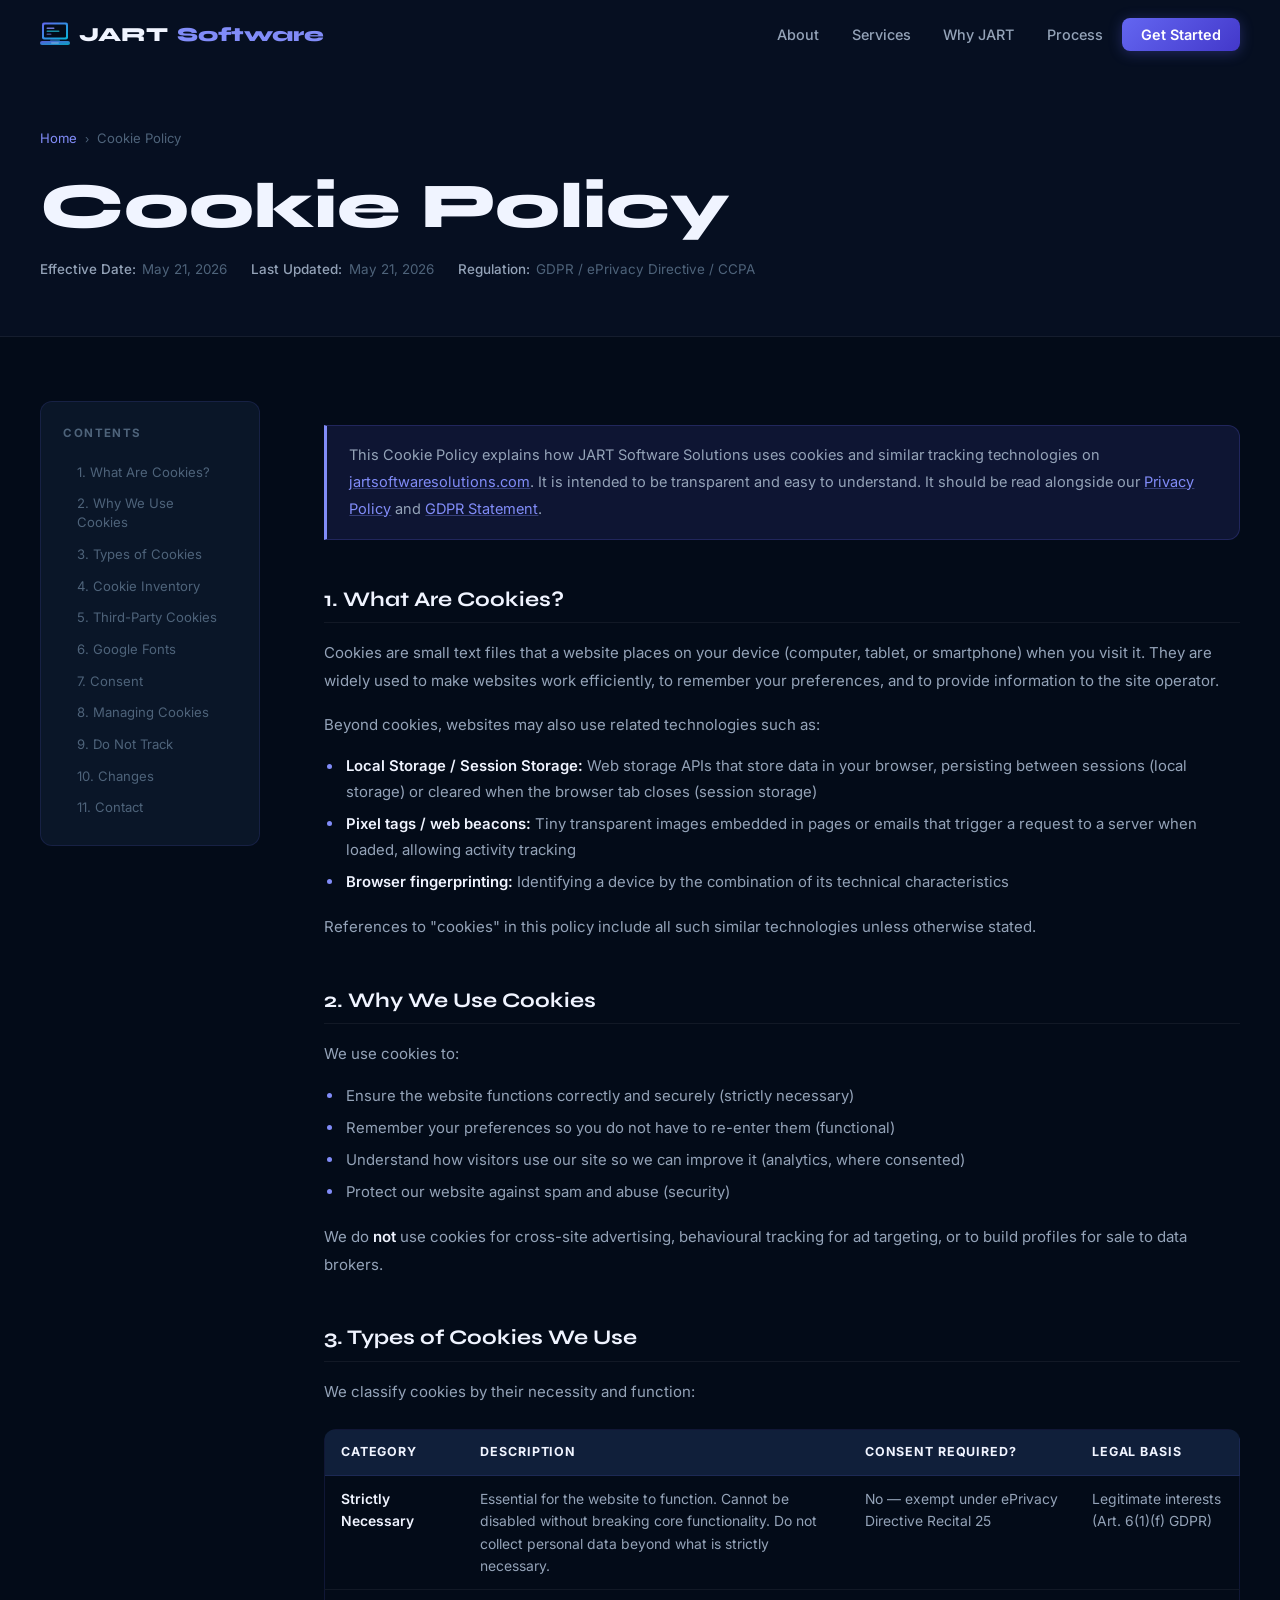
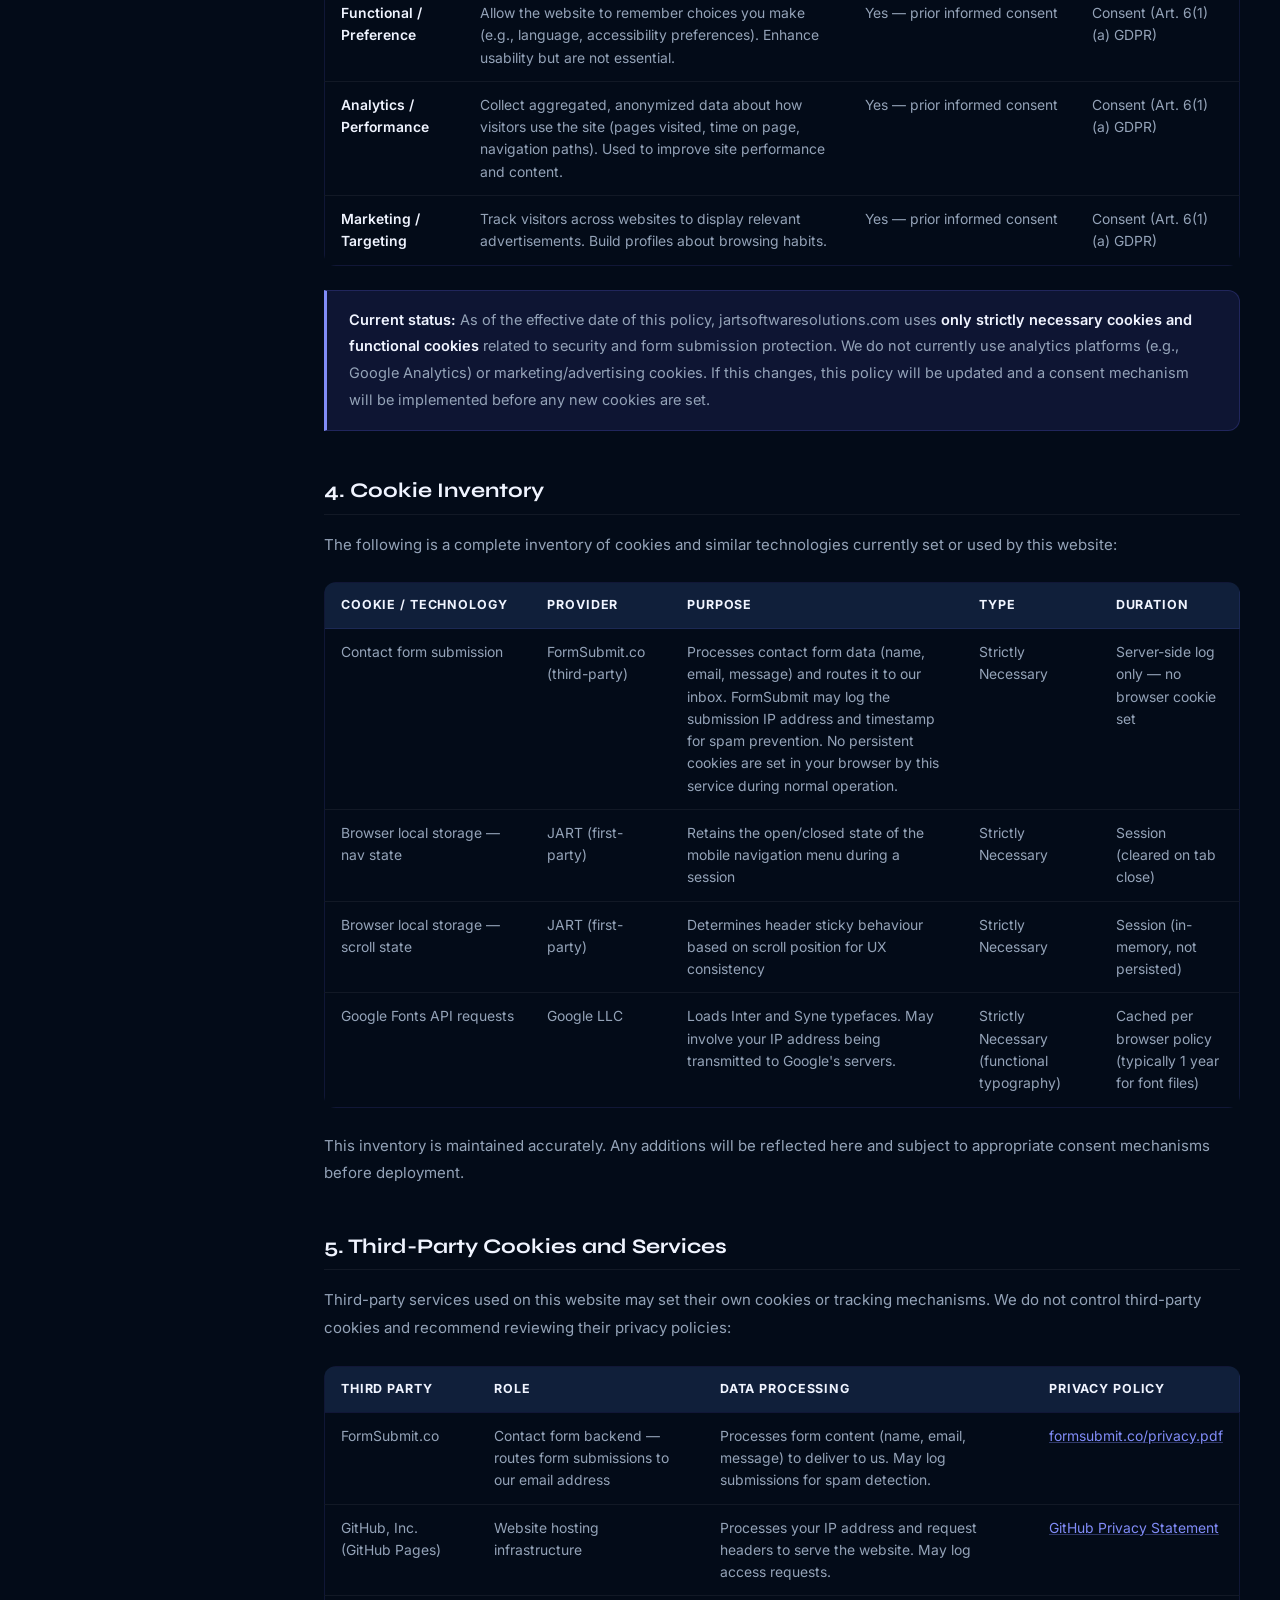
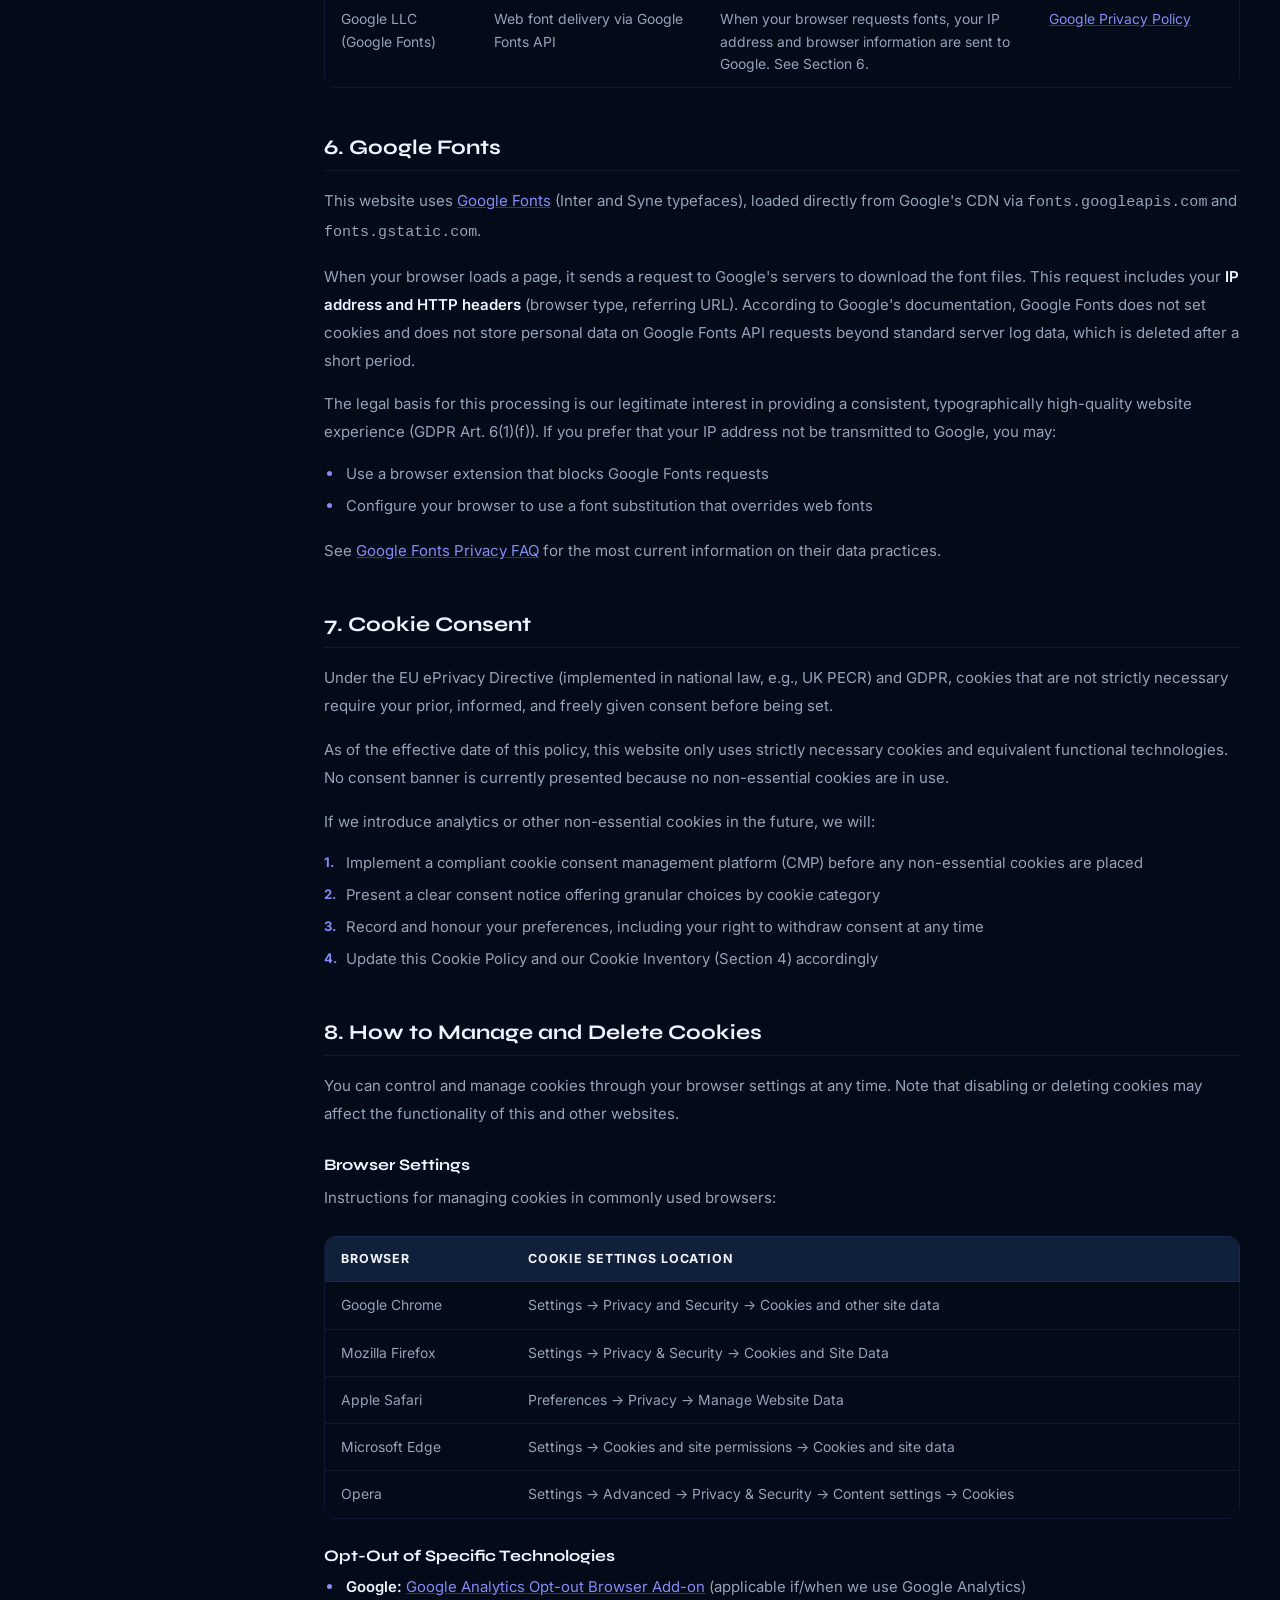
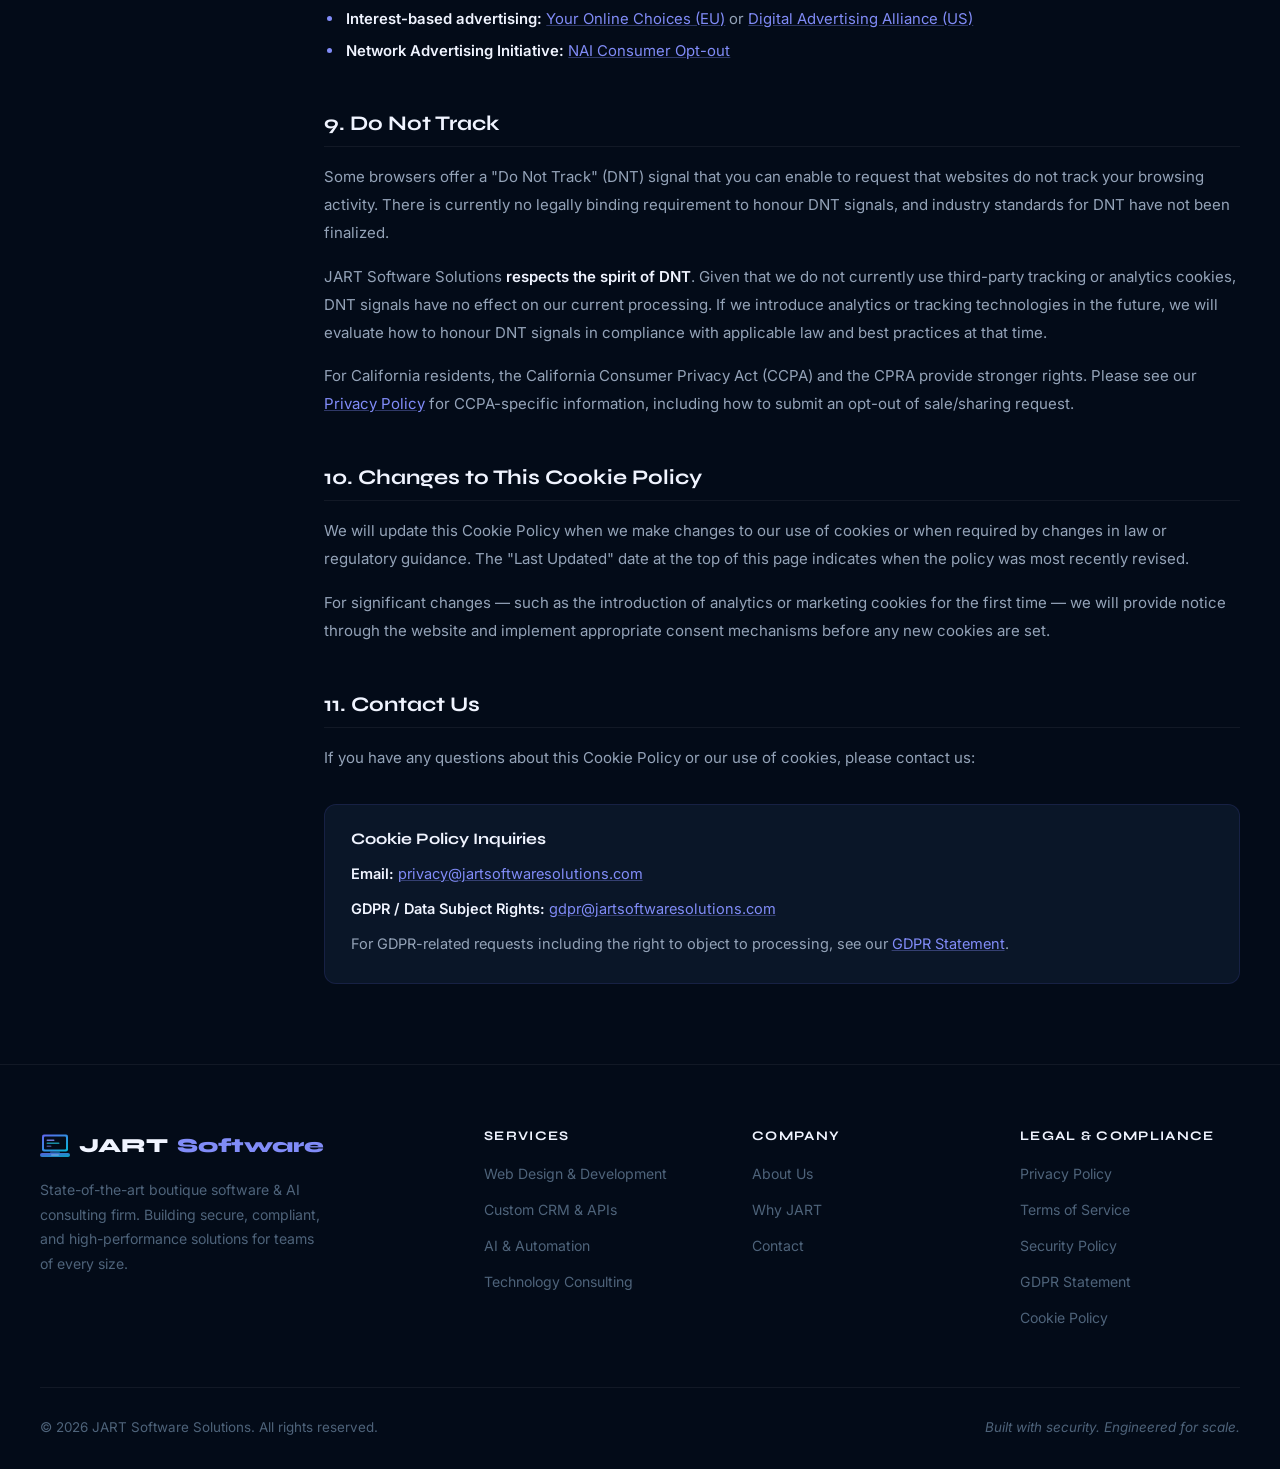
==== cookie-policy.html @ 891ce037 "Add complete website: full site build, legal compliance pages, and sitemap - index.html: full single" ====
<!DOCTYPE html>
<html lang="en">
<head>
  <meta charset="UTF-8" />
  <meta name="viewport" content="width=device-width, initial-scale=1.0" />
  <meta name="description" content="JART Software Solutions Cookie Policy — how we use cookies and similar tracking technologies, what types we use, and how you can manage your cookie preferences." />
  <meta name="robots" content="index, follow" />
  <link rel="canonical" href="https://jartsoftwaresolutions.com/cookie-policy.html" />
  <title>Cookie Policy | JART Software Solutions</title>
  <link rel="preconnect" href="https://fonts.googleapis.com" />
  <link rel="preconnect" href="https://fonts.gstatic.com" crossorigin />
  <link href="https://fonts.googleapis.com/css2?family=Inter:wght@300;400;500;600;700&family=Syne:wght@600;700;800&display=swap" rel="stylesheet" />
  <link rel="stylesheet" href="css/styles.css" />
</head>
<body>

  <header class="header" id="header">
    <nav class="nav container" aria-label="Main navigation">
      <a href="index.html" class="nav__logo" aria-label="JART Software Solutions home">
        <svg class="nav__logo-svg" width="30" height="24" viewBox="0 0 30 24" fill="none" xmlns="http://www.w3.org/2000/svg" aria-hidden="true">
          <defs><linearGradient id="lg-cp-nav" x1="0" y1="0" x2="1" y2="1"><stop offset="0%" stop-color="#6366f1"/><stop offset="100%" stop-color="#06b6d4"/></linearGradient></defs>
          <rect x="2" y="0.5" width="26" height="17" rx="2" fill="url(#lg-cp-nav)"/>
          <rect x="4" y="2.5" width="22" height="13" rx="1" fill="#030b18"/>
          <rect x="6.5" y="5.5" width="8" height="1.5" rx="0.75" fill="#818cf8" opacity="0.85"/>
          <rect x="6.5" y="8.5" width="13" height="1.5" rx="0.75" fill="#22d3ee" opacity="0.65"/>
          <rect x="6.5" y="11.5" width="5" height="1.5" rx="0.75" fill="#818cf8" opacity="0.5"/>
          <rect x="10" y="17.5" width="10" height="1.5" rx="0.75" fill="url(#lg-cp-nav)" opacity="0.55"/>
          <rect x="0" y="19" width="30" height="4" rx="2" fill="url(#lg-cp-nav)" opacity="0.9"/>
          <rect x="11" y="20" width="8" height="2" rx="1" fill="rgba(255,255,255,0.2)"/>
        </svg>
        JART<span class="nav__logo-accent"> Software</span>
      </a>
      <ul class="nav__links" id="navLinks" role="list">
        <li><a href="index.html#about"    class="nav__link">About</a></li>
        <li><a href="index.html#services" class="nav__link">Services</a></li>
        <li><a href="index.html#why-us"   class="nav__link">Why JART</a></li>
        <li><a href="index.html#process"  class="nav__link">Process</a></li>
        <li><a href="index.html#contact"  class="nav__link nav__link--cta">Get Started</a></li>
      </ul>
      <button class="nav__toggle" id="navToggle" aria-label="Toggle navigation menu" aria-expanded="false" aria-controls="navLinks">
        <span class="nav__toggle-bar"></span>
        <span class="nav__toggle-bar"></span>
        <span class="nav__toggle-bar"></span>
      </button>
    </nav>
  </header>

  <main>
    <section class="legal-hero">
      <div class="container">
        <nav class="legal-breadcrumb" aria-label="Breadcrumb">
          <a href="index.html">Home</a>
          <span class="legal-breadcrumb__sep" aria-hidden="true">›</span>
          <span aria-current="page">Cookie Policy</span>
        </nav>
        <h1 class="legal-hero__title">Cookie Policy</h1>
        <div class="legal-hero__meta">
          <span><strong>Effective Date:</strong> May 21, 2026</span>
          <span><strong>Last Updated:</strong> May 21, 2026</span>
          <span><strong>Regulation:</strong> GDPR / ePrivacy Directive / CCPA</span>
        </div>
      </div>
    </section>

    <div class="legal-body">
      <div class="container">
        <div class="legal-layout">

          <aside class="legal-toc" aria-label="Table of contents">
            <p class="legal-toc__title">Contents</p>
            <ul class="legal-toc__list" role="list">
              <li><a href="#what-are-cookies"   class="legal-toc__link">1. What Are Cookies?</a></li>
              <li><a href="#why-we-use"         class="legal-toc__link">2. Why We Use Cookies</a></li>
              <li><a href="#types"              class="legal-toc__link">3. Types of Cookies</a></li>
              <li><a href="#cookie-inventory"   class="legal-toc__link">4. Cookie Inventory</a></li>
              <li><a href="#third-party"        class="legal-toc__link">5. Third-Party Cookies</a></li>
              <li><a href="#google-fonts"       class="legal-toc__link">6. Google Fonts</a></li>
              <li><a href="#consent"            class="legal-toc__link">7. Consent</a></li>
              <li><a href="#manage-cookies"     class="legal-toc__link">8. Managing Cookies</a></li>
              <li><a href="#do-not-track"       class="legal-toc__link">9. Do Not Track</a></li>
              <li><a href="#cookie-changes"     class="legal-toc__link">10. Changes</a></li>
              <li><a href="#contact-cookies"    class="legal-toc__link">11. Contact</a></li>
            </ul>
          </aside>

          <div class="legal-content">

            <div class="legal-note">
              <p>This Cookie Policy explains how JART Software Solutions uses cookies and similar tracking technologies on <a href="https://jartsoftwaresolutions.com">jartsoftwaresolutions.com</a>. It is intended to be transparent and easy to understand. It should be read alongside our <a href="privacy-policy.html">Privacy Policy</a> and <a href="gdpr-statement.html">GDPR Statement</a>.</p>
            </div>

            <h2 id="what-are-cookies">1. What Are Cookies?</h2>
            <p>Cookies are small text files that a website places on your device (computer, tablet, or smartphone) when you visit it. They are widely used to make websites work efficiently, to remember your preferences, and to provide information to the site operator.</p>
            <p>Beyond cookies, websites may also use related technologies such as:</p>
            <ul>
              <li><strong>Local Storage / Session Storage:</strong> Web storage APIs that store data in your browser, persisting between sessions (local storage) or cleared when the browser tab closes (session storage)</li>
              <li><strong>Pixel tags / web beacons:</strong> Tiny transparent images embedded in pages or emails that trigger a request to a server when loaded, allowing activity tracking</li>
              <li><strong>Browser fingerprinting:</strong> Identifying a device by the combination of its technical characteristics</li>
            </ul>
            <p>References to "cookies" in this policy include all such similar technologies unless otherwise stated.</p>

            <h2 id="why-we-use">2. Why We Use Cookies</h2>
            <p>We use cookies to:</p>
            <ul>
              <li>Ensure the website functions correctly and securely (strictly necessary)</li>
              <li>Remember your preferences so you do not have to re-enter them (functional)</li>
              <li>Understand how visitors use our site so we can improve it (analytics, where consented)</li>
              <li>Protect our website against spam and abuse (security)</li>
            </ul>
            <p>We do <strong>not</strong> use cookies for cross-site advertising, behavioural tracking for ad targeting, or to build profiles for sale to data brokers.</p>

            <h2 id="types">3. Types of Cookies We Use</h2>
            <p>We classify cookies by their necessity and function:</p>
            <div class="legal-table-wrap">
              <table class="legal-table">
                <thead>
                  <tr>
                    <th>Category</th>
                    <th>Description</th>
                    <th>Consent Required?</th>
                    <th>Legal Basis</th>
                  </tr>
                </thead>
                <tbody>
                  <tr>
                    <td><strong>Strictly Necessary</strong></td>
                    <td>Essential for the website to function. Cannot be disabled without breaking core functionality. Do not collect personal data beyond what is strictly necessary.</td>
                    <td>No — exempt under ePrivacy Directive Recital 25</td>
                    <td>Legitimate interests (Art. 6(1)(f) GDPR)</td>
                  </tr>
                  <tr>
                    <td><strong>Functional / Preference</strong></td>
                    <td>Allow the website to remember choices you make (e.g., language, accessibility preferences). Enhance usability but are not essential.</td>
                    <td>Yes — prior informed consent</td>
                    <td>Consent (Art. 6(1)(a) GDPR)</td>
                  </tr>
                  <tr>
                    <td><strong>Analytics / Performance</strong></td>
                    <td>Collect aggregated, anonymized data about how visitors use the site (pages visited, time on page, navigation paths). Used to improve site performance and content.</td>
                    <td>Yes — prior informed consent</td>
                    <td>Consent (Art. 6(1)(a) GDPR)</td>
                  </tr>
                  <tr>
                    <td><strong>Marketing / Targeting</strong></td>
                    <td>Track visitors across websites to display relevant advertisements. Build profiles about browsing habits.</td>
                    <td>Yes — prior informed consent</td>
                    <td>Consent (Art. 6(1)(a) GDPR)</td>
                  </tr>
                </tbody>
              </table>
            </div>

            <div class="legal-note">
              <p><strong>Current status:</strong> As of the effective date of this policy, jartsoftwaresolutions.com uses <strong>only strictly necessary cookies and functional cookies</strong> related to security and form submission protection. We do not currently use analytics platforms (e.g., Google Analytics) or marketing/advertising cookies. If this changes, this policy will be updated and a consent mechanism will be implemented before any new cookies are set.</p>
            </div>

            <h2 id="cookie-inventory">4. Cookie Inventory</h2>
            <p>The following is a complete inventory of cookies and similar technologies currently set or used by this website:</p>
            <div class="legal-table-wrap">
              <table class="legal-table">
                <thead>
                  <tr>
                    <th>Cookie / Technology</th>
                    <th>Provider</th>
                    <th>Purpose</th>
                    <th>Type</th>
                    <th>Duration</th>
                  </tr>
                </thead>
                <tbody>
                  <tr>
                    <td>Contact form submission</td>
                    <td>FormSubmit.co (third-party)</td>
                    <td>Processes contact form data (name, email, message) and routes it to our inbox. FormSubmit may log the submission IP address and timestamp for spam prevention. No persistent cookies are set in your browser by this service during normal operation.</td>
                    <td>Strictly Necessary</td>
                    <td>Server-side log only — no browser cookie set</td>
                  </tr>
                  <tr>
                    <td>Browser local storage — nav state</td>
                    <td>JART (first-party)</td>
                    <td>Retains the open/closed state of the mobile navigation menu during a session</td>
                    <td>Strictly Necessary</td>
                    <td>Session (cleared on tab close)</td>
                  </tr>
                  <tr>
                    <td>Browser local storage — scroll state</td>
                    <td>JART (first-party)</td>
                    <td>Determines header sticky behaviour based on scroll position for UX consistency</td>
                    <td>Strictly Necessary</td>
                    <td>Session (in-memory, not persisted)</td>
                  </tr>
                  <tr>
                    <td>Google Fonts API requests</td>
                    <td>Google LLC</td>
                    <td>Loads Inter and Syne typefaces. May involve your IP address being transmitted to Google's servers.</td>
                    <td>Strictly Necessary (functional typography)</td>
                    <td>Cached per browser policy (typically 1 year for font files)</td>
                  </tr>
                </tbody>
              </table>
            </div>
            <p>This inventory is maintained accurately. Any additions will be reflected here and subject to appropriate consent mechanisms before deployment.</p>

            <h2 id="third-party">5. Third-Party Cookies and Services</h2>
            <p>Third-party services used on this website may set their own cookies or tracking mechanisms. We do not control third-party cookies and recommend reviewing their privacy policies:</p>
            <div class="legal-table-wrap">
              <table class="legal-table">
                <thead>
                  <tr>
                    <th>Third Party</th>
                    <th>Role</th>
                    <th>Data Processing</th>
                    <th>Privacy Policy</th>
                  </tr>
                </thead>
                <tbody>
                  <tr>
                    <td>FormSubmit.co</td>
                    <td>Contact form backend — routes form submissions to our email address</td>
                    <td>Processes form content (name, email, message) to deliver to us. May log submissions for spam detection.</td>
                    <td><a href="https://formsubmit.co/privacy.pdf" target="_blank" rel="noopener noreferrer">formsubmit.co/privacy.pdf</a></td>
                  </tr>
                  <tr>
                    <td>GitHub, Inc. (GitHub Pages)</td>
                    <td>Website hosting infrastructure</td>
                    <td>Processes your IP address and request headers to serve the website. May log access requests.</td>
                    <td><a href="https://docs.github.com/en/site-policy/privacy-policies/github-general-privacy-statement" target="_blank" rel="noopener noreferrer">GitHub Privacy Statement</a></td>
                  </tr>
                  <tr>
                    <td>Google LLC (Google Fonts)</td>
                    <td>Web font delivery via Google Fonts API</td>
                    <td>When your browser requests fonts, your IP address and browser information are sent to Google. See Section 6.</td>
                    <td><a href="https://policies.google.com/privacy" target="_blank" rel="noopener noreferrer">Google Privacy Policy</a></td>
                  </tr>
                </tbody>
              </table>
            </div>

            <h2 id="google-fonts">6. Google Fonts</h2>
            <p>This website uses <a href="https://fonts.google.com" target="_blank" rel="noopener noreferrer">Google Fonts</a> (Inter and Syne typefaces), loaded directly from Google's CDN via <code>fonts.googleapis.com</code> and <code>fonts.gstatic.com</code>.</p>
            <p>When your browser loads a page, it sends a request to Google's servers to download the font files. This request includes your <strong>IP address and HTTP headers</strong> (browser type, referring URL). According to Google's documentation, Google Fonts does not set cookies and does not store personal data on Google Fonts API requests beyond standard server log data, which is deleted after a short period.</p>
            <p>The legal basis for this processing is our legitimate interest in providing a consistent, typographically high-quality website experience (GDPR Art. 6(1)(f)). If you prefer that your IP address not be transmitted to Google, you may:</p>
            <ul>
              <li>Use a browser extension that blocks Google Fonts requests</li>
              <li>Configure your browser to use a font substitution that overrides web fonts</li>
            </ul>
            <p>See <a href="https://developers.google.com/fonts/faq/privacy" target="_blank" rel="noopener noreferrer">Google Fonts Privacy FAQ</a> for the most current information on their data practices.</p>

            <h2 id="consent">7. Cookie Consent</h2>
            <p>Under the EU ePrivacy Directive (implemented in national law, e.g., UK PECR) and GDPR, cookies that are not strictly necessary require your prior, informed, and freely given consent before being set.</p>
            <p>As of the effective date of this policy, this website only uses strictly necessary cookies and equivalent functional technologies. No consent banner is currently presented because no non-essential cookies are in use.</p>
            <p>If we introduce analytics or other non-essential cookies in the future, we will:</p>
            <ol>
              <li>Implement a compliant cookie consent management platform (CMP) before any non-essential cookies are placed</li>
              <li>Present a clear consent notice offering granular choices by cookie category</li>
              <li>Record and honour your preferences, including your right to withdraw consent at any time</li>
              <li>Update this Cookie Policy and our Cookie Inventory (Section 4) accordingly</li>
            </ol>

            <h2 id="manage-cookies">8. How to Manage and Delete Cookies</h2>
            <p>You can control and manage cookies through your browser settings at any time. Note that disabling or deleting cookies may affect the functionality of this and other websites.</p>
            <h3>Browser Settings</h3>
            <p>Instructions for managing cookies in commonly used browsers:</p>
            <div class="legal-table-wrap">
              <table class="legal-table">
                <thead>
                  <tr><th>Browser</th><th>Cookie Settings Location</th></tr>
                </thead>
                <tbody>
                  <tr>
                    <td>Google Chrome</td>
                    <td>Settings → Privacy and Security → Cookies and other site data</td>
                  </tr>
                  <tr>
                    <td>Mozilla Firefox</td>
                    <td>Settings → Privacy &amp; Security → Cookies and Site Data</td>
                  </tr>
                  <tr>
                    <td>Apple Safari</td>
                    <td>Preferences → Privacy → Manage Website Data</td>
                  </tr>
                  <tr>
                    <td>Microsoft Edge</td>
                    <td>Settings → Cookies and site permissions → Cookies and site data</td>
                  </tr>
                  <tr>
                    <td>Opera</td>
                    <td>Settings → Advanced → Privacy &amp; Security → Content settings → Cookies</td>
                  </tr>
                </tbody>
              </table>
            </div>
            <h3>Opt-Out of Specific Technologies</h3>
            <ul>
              <li><strong>Google:</strong> <a href="https://tools.google.com/dlpage/gaoptout" target="_blank" rel="noopener noreferrer">Google Analytics Opt-out Browser Add-on</a> (applicable if/when we use Google Analytics)</li>
              <li><strong>Interest-based advertising:</strong> <a href="https://www.youronlinechoices.eu" target="_blank" rel="noopener noreferrer">Your Online Choices (EU)</a> or <a href="https://optout.aboutads.info" target="_blank" rel="noopener noreferrer">Digital Advertising Alliance (US)</a></li>
              <li><strong>Network Advertising Initiative:</strong> <a href="https://optout.networkadvertising.org" target="_blank" rel="noopener noreferrer">NAI Consumer Opt-out</a></li>
            </ul>

            <h2 id="do-not-track">9. Do Not Track</h2>
            <p>Some browsers offer a "Do Not Track" (DNT) signal that you can enable to request that websites do not track your browsing activity. There is currently no legally binding requirement to honour DNT signals, and industry standards for DNT have not been finalized.</p>
            <p>JART Software Solutions <strong>respects the spirit of DNT</strong>. Given that we do not currently use third-party tracking or analytics cookies, DNT signals have no effect on our current processing. If we introduce analytics or tracking technologies in the future, we will evaluate how to honour DNT signals in compliance with applicable law and best practices at that time.</p>
            <p>For California residents, the California Consumer Privacy Act (CCPA) and the CPRA provide stronger rights. Please see our <a href="privacy-policy.html">Privacy Policy</a> for CCPA-specific information, including how to submit an opt-out of sale/sharing request.</p>

            <h2 id="cookie-changes">10. Changes to This Cookie Policy</h2>
            <p>We will update this Cookie Policy when we make changes to our use of cookies or when required by changes in law or regulatory guidance. The "Last Updated" date at the top of this page indicates when the policy was most recently revised.</p>
            <p>For significant changes — such as the introduction of analytics or marketing cookies for the first time — we will provide notice through the website and implement appropriate consent mechanisms before any new cookies are set.</p>

            <h2 id="contact-cookies">11. Contact Us</h2>
            <p>If you have any questions about this Cookie Policy or our use of cookies, please contact us:</p>
            <div class="legal-contact-box">
              <h3>Cookie Policy Inquiries</h3>
              <p><strong>Email:</strong> <a href="mailto:privacy@jartsoftwaresolutions.com">privacy@jartsoftwaresolutions.com</a></p>
              <p><strong>GDPR / Data Subject Rights:</strong> <a href="mailto:gdpr@jartsoftwaresolutions.com">gdpr@jartsoftwaresolutions.com</a></p>
              <p>For GDPR-related requests including the right to object to processing, see our <a href="gdpr-statement.html">GDPR Statement</a>.</p>
            </div>

          </div>
        </div>
      </div>
    </div>
  </main>

  <footer class="footer" aria-label="Site footer">
    <div class="container">
      <div class="footer__grid">
        <div class="footer__brand">
          <a href="index.html" class="nav__logo footer__logo" aria-label="JART Software Solutions home">
            <svg class="nav__logo-svg" width="30" height="24" viewBox="0 0 30 24" fill="none" xmlns="http://www.w3.org/2000/svg" aria-hidden="true">
              <defs><linearGradient id="lg-cp-footer" x1="0" y1="0" x2="1" y2="1"><stop offset="0%" stop-color="#6366f1"/><stop offset="100%" stop-color="#06b6d4"/></linearGradient></defs>
              <rect x="2" y="0.5" width="26" height="17" rx="2" fill="url(#lg-cp-footer)"/>
              <rect x="4" y="2.5" width="22" height="13" rx="1" fill="#030b18"/>
              <rect x="6.5" y="5.5" width="8" height="1.5" rx="0.75" fill="#818cf8" opacity="0.85"/>
              <rect x="6.5" y="8.5" width="13" height="1.5" rx="0.75" fill="#22d3ee" opacity="0.65"/>
              <rect x="6.5" y="11.5" width="5" height="1.5" rx="0.75" fill="#818cf8" opacity="0.5"/>
              <rect x="10" y="17.5" width="10" height="1.5" rx="0.75" fill="url(#lg-cp-footer)" opacity="0.55"/>
              <rect x="0" y="19" width="30" height="4" rx="2" fill="url(#lg-cp-footer)" opacity="0.9"/>
              <rect x="11" y="20" width="8" height="2" rx="1" fill="rgba(255,255,255,0.2)"/>
            </svg>
            JART<span class="nav__logo-accent"> Software</span>
          </a>
          <p class="footer__tagline-text">State-of-the-art boutique software &amp; AI consulting firm. Building secure, compliant, and high-performance solutions for teams of every size.</p>
        </div>
        <div class="footer__col">
          <h4 class="footer__col-title">Services</h4>
          <ul class="footer__links" role="list">
            <li><a href="index.html#services" class="footer__link">Web Design &amp; Development</a></li>
            <li><a href="index.html#services" class="footer__link">Custom CRM &amp; APIs</a></li>
            <li><a href="index.html#services" class="footer__link">AI &amp; Automation</a></li>
            <li><a href="index.html#services" class="footer__link">Technology Consulting</a></li>
          </ul>
        </div>
        <div class="footer__col">
          <h4 class="footer__col-title">Company</h4>
          <ul class="footer__links" role="list">
            <li><a href="index.html#about"   class="footer__link">About Us</a></li>
            <li><a href="index.html#why-us"  class="footer__link">Why JART</a></li>
            <li><a href="index.html#contact" class="footer__link">Contact</a></li>
          </ul>
        </div>
        <div class="footer__col">
          <h4 class="footer__col-title">Legal &amp; Compliance</h4>
          <ul class="footer__links" role="list">
            <li><a href="privacy-policy.html"   class="footer__link">Privacy Policy</a></li>
            <li><a href="terms-of-service.html" class="footer__link">Terms of Service</a></li>
            <li><a href="security-policy.html"  class="footer__link">Security Policy</a></li>
            <li><a href="gdpr-statement.html"   class="footer__link">GDPR Statement</a></li>
            <li><a href="cookie-policy.html"    class="footer__link">Cookie Policy</a></li>
          </ul>
        </div>
      </div>
      <div class="footer__bottom">
        <p>&copy; <span id="copyrightYear"></span> JART Software Solutions. All rights reserved.</p>
        <p class="footer__bottom-tagline">Built with security. Engineered for scale.</p>
      </div>
    </div>
  </footer>

  <script src="js/main.js"></script>
</body>
</html>
---- css/styles.css ----
/* ============================================================
   JART Software Solutions — styles.css
   Design system: Dark navy + Indigo + Cyan + Gold
   ============================================================ */

/* ── RESET ─────────────────────────────────────────────────── */
*, *::before, *::after { box-sizing: border-box; margin: 0; padding: 0; }
html { scroll-behavior: smooth; font-size: 16px; -webkit-text-size-adjust: 100%; }
body { font-family: 'Inter', system-ui, sans-serif; background: var(--bg-primary); color: var(--text-primary); line-height: 1.65; overflow-x: hidden; }
img, svg { display: block; max-width: 100%; }
a { color: inherit; text-decoration: none; }
ul, ol { list-style: none; }
button { cursor: pointer; font-family: inherit; border: none; background: none; }
abbr { text-decoration: none; cursor: help; }
input, select, textarea { font-family: inherit; }

/* ── CSS CUSTOM PROPERTIES ──────────────────────────────────── */
:root {
  /* Backgrounds */
  --bg-primary:    #030b18;
  --bg-secondary:  #060f21;
  --bg-card:       #0a1628;
  --bg-card-hover: #0e1e38;
  --bg-elevated:   #101f3a;

  /* Brand colours */
  --indigo:        #6366f1;
  --indigo-light:  #818cf8;
  --indigo-dim:    rgba(99, 102, 241, 0.12);
  --cyan:          #06b6d4;
  --cyan-light:    #22d3ee;
  --cyan-dim:      rgba(6, 182, 212, 0.12);
  --gold:          #f59e0b;
  --gold-light:    #fbbf24;
  --gold-dim:      rgba(245, 158, 11, 0.12);

  /* Borders */
  --border:        rgba(99, 102, 241, 0.14);
  --border-hover:  rgba(99, 102, 241, 0.38);
  --border-subtle: rgba(255, 255, 255, 0.06);

  /* Text */
  --text-primary:   #f0f4ff;
  --text-secondary: #94a3b8;
  --text-muted:     #4e637a;

  /* Shadows */
  --shadow-card:    0 4px 24px rgba(0, 0, 0, 0.4);
  --shadow-glow-indigo: 0 0 40px rgba(99, 102, 241, 0.25);
  --shadow-glow-cyan:   0 0 40px rgba(6, 182, 212, 0.20);

  /* Layout */
  --container:   1200px;
  --section-gap: 6rem;
  --radius:      12px;
  --radius-lg:   20px;

  /* Transitions */
  --ease: cubic-bezier(0.4, 0, 0.2, 1);
  --transition: 0.3s var(--ease);
}

/* ── TYPOGRAPHY ─────────────────────────────────────────────── */
h1, h2, h3, h4 {
  font-family: 'Syne', sans-serif;
  line-height: 1.15;
  font-weight: 700;
  color: var(--text-primary);
}
h1 { font-size: clamp(2.4rem, 5vw, 4rem); font-weight: 800; }
h2 { font-size: clamp(1.9rem, 3.5vw, 2.8rem); }
h3 { font-size: clamp(1.1rem, 2vw, 1.35rem); }
h4 { font-size: 1rem; font-weight: 600; }
p  { color: var(--text-secondary); }

.gradient-text {
  background: linear-gradient(135deg, var(--indigo-light) 0%, var(--cyan) 100%);
  -webkit-background-clip: text;
  -webkit-text-fill-color: transparent;
  background-clip: text;
}

/* ── LAYOUT ─────────────────────────────────────────────────── */
.container {
  width: min(var(--container), 100% - 2.5rem);
  margin-inline: auto;
}
.section { padding-block: var(--section-gap); }

.section__header {
  text-align: center;
  max-width: 700px;
  margin-inline: auto;
  margin-bottom: 3.5rem;
}
.section__title  { margin-bottom: 1rem; }
.section__subtitle { font-size: 1.1rem; color: var(--text-secondary); }

.section__tag {
  display: inline-block;
  font-size: 0.78rem;
  font-weight: 600;
  letter-spacing: 0.12em;
  text-transform: uppercase;
  color: var(--indigo-light);
  background: var(--indigo-dim);
  border: 1px solid rgba(99, 102, 241, 0.25);
  padding: 0.35rem 0.9rem;
  border-radius: 100px;
  margin-bottom: 1rem;
}

/* ── BUTTONS ────────────────────────────────────────────────── */
.btn {
  display: inline-flex;
  align-items: center;
  gap: 0.4rem;
  padding: 0.85rem 2rem;
  border-radius: var(--radius);
  font-size: 0.95rem;
  font-weight: 600;
  transition: all var(--transition);
  white-space: nowrap;
  position: relative;
  overflow: hidden;
}
.btn--primary {
  background: linear-gradient(135deg, var(--indigo), #4338ca);
  color: #fff;
  box-shadow: 0 4px 20px rgba(99, 102, 241, 0.35);
}
.btn--primary:hover {
  transform: translateY(-2px);
  box-shadow: 0 8px 32px rgba(99, 102, 241, 0.5);
}
.btn--primary:active { transform: translateY(0); }
.btn--ghost {
  background: transparent;
  color: var(--text-primary);
  border: 1px solid var(--border-hover);
}
.btn--ghost:hover {
  background: var(--indigo-dim);
  border-color: var(--indigo);
  transform: translateY(-2px);
}
.btn--full { width: 100%; justify-content: center; }

/* Loading spinner on button */
.btn__spinner { display: none; }
.btn.is-loading .btn__text    { display: none; }
.btn.is-loading .btn__spinner { display: flex; }

/* ── SCROLL REVEAL ──────────────────────────────────────────── */
.reveal {
  opacity: 0;
  transform: translateY(28px);
  transition: opacity 0.65s var(--ease), transform 0.65s var(--ease);
}
.reveal.is-visible {
  opacity: 1;
  transform: translateY(0);
}

/* ── ANIMATIONS ─────────────────────────────────────────────── */
@keyframes float-up-down {
  0%, 100% { transform: translateY(0); }
  50%       { transform: translateY(-12px); }
}
@keyframes pulse-orb {
  0%, 100% { opacity: 0.6; transform: scale(1); }
  50%       { opacity: 1;   transform: scale(1.08); }
}
@keyframes spin {
  to { transform: rotate(360deg); }
}
@keyframes cursor-blink {
  0%, 100% { opacity: 1; }
  50%       { opacity: 0; }
}
@keyframes badge-float {
  0%, 100% { transform: translateY(0) rotate(var(--r, 0deg)); }
  50%       { transform: translateY(-8px) rotate(var(--r, 0deg)); }
}
@keyframes gradient-shift {
  0%   { background-position: 0% 50%; }
  50%  { background-position: 100% 50%; }
  100% { background-position: 0% 50%; }
}

.spin { animation: spin 0.9s linear infinite; }

/* ════════════════════════════════════════════════════════════
   NAVIGATION
════════════════════════════════════════════════════════════ */
.header {
  position: fixed;
  top: 0; left: 0; right: 0;
  z-index: 1000;
  transition: background var(--transition), box-shadow var(--transition), backdrop-filter var(--transition);
  padding-block: 1.1rem;
}
.header.is-scrolled {
  background: rgba(3, 11, 24, 0.85);
  backdrop-filter: blur(20px);
  -webkit-backdrop-filter: blur(20px);
  box-shadow: 0 1px 0 var(--border-subtle);
}

.nav {
  display: flex;
  align-items: center;
  justify-content: space-between;
  gap: 2rem;
}

.nav__logo {
  display: flex;
  align-items: center;
  gap: 0.55rem;
  font-family: 'Syne', sans-serif;
  font-size: 1.25rem;
  font-weight: 800;
  color: var(--text-primary);
  flex-shrink: 0;
}
.nav__logo-svg {
  flex-shrink: 0;
  display: block;
}
.nav__logo-accent { color: var(--indigo-light); }

.nav__links {
  display: flex;
  align-items: center;
  gap: 0.25rem;
  flex-wrap: wrap;
}

.nav__link {
  font-size: 0.9rem;
  font-weight: 500;
  color: var(--text-secondary);
  padding: 0.45rem 0.9rem;
  border-radius: 8px;
  transition: color var(--transition), background var(--transition);
}
.nav__link:hover,
.nav__link:focus-visible { color: var(--text-primary); background: var(--border-subtle); }
.nav__link--cta {
  color: #fff;
  background: linear-gradient(135deg, var(--indigo), #4338ca);
  padding: 0.5rem 1.2rem;
  font-weight: 600;
  box-shadow: 0 2px 14px rgba(99, 102, 241, 0.3);
}
.nav__link--cta:hover {
  box-shadow: 0 4px 20px rgba(99, 102, 241, 0.5);
  transform: translateY(-1px);
  background: linear-gradient(135deg, var(--indigo-light), var(--indigo));
  color: #fff;
}

/* Hamburger */
.nav__toggle {
  display: none;
  flex-direction: column;
  gap: 5px;
  padding: 0.4rem;
  border-radius: 8px;
  transition: background var(--transition);
}
.nav__toggle:hover { background: var(--border-subtle); }
.nav__toggle-bar {
  display: block;
  width: 22px;
  height: 2px;
  background: var(--text-primary);
  border-radius: 2px;
  transition: all var(--transition);
}
.nav__toggle[aria-expanded="true"] .nav__toggle-bar:nth-child(1) { transform: translateY(7px) rotate(45deg); }
.nav__toggle[aria-expanded="true"] .nav__toggle-bar:nth-child(2) { opacity: 0; }
.nav__toggle[aria-expanded="true"] .nav__toggle-bar:nth-child(3) { transform: translateY(-7px) rotate(-45deg); }


/* ════════════════════════════════════════════════════════════
   HERO
════════════════════════════════════════════════════════════ */
.hero {
  position: relative;
  min-height: 100svh;
  display: flex;
  align-items: center;
  overflow: hidden;
  padding-top: 5rem;
  background: var(--bg-primary);
}

/* Decorative background */
.hero__bg { position: absolute; inset: 0; pointer-events: none; }

.hero__grid {
  position: absolute;
  inset: 0;
  background-image:
    linear-gradient(rgba(99,102,241,0.04) 1px, transparent 1px),
    linear-gradient(90deg, rgba(99,102,241,0.04) 1px, transparent 1px);
  background-size: 56px 56px;
  mask-image: radial-gradient(ellipse at center, black 30%, transparent 80%);
}

.hero__orb {
  position: absolute;
  border-radius: 50%;
  filter: blur(80px);
  animation: pulse-orb 8s ease-in-out infinite;
}
.hero__orb--1 {
  width: 600px; height: 600px;
  background: radial-gradient(circle, rgba(99,102,241,0.18) 0%, transparent 70%);
  top: -200px; right: -100px;
  animation-delay: 0s;
}
.hero__orb--2 {
  width: 500px; height: 500px;
  background: radial-gradient(circle, rgba(6,182,212,0.14) 0%, transparent 70%);
  bottom: -150px; left: -100px;
  animation-delay: 3s;
}
.hero__orb--3 {
  width: 300px; height: 300px;
  background: radial-gradient(circle, rgba(245,158,11,0.08) 0%, transparent 70%);
  top: 40%; left: 40%;
  animation-delay: 5s;
}

/* Content layout */
.hero__container {
  position: relative;
  display: grid;
  grid-template-columns: 1fr 1fr;
  align-items: center;
  gap: 4rem;
  padding-block: 3rem;
}

/* Left content */
.hero__badge {
  display: inline-flex;
  align-items: center;
  gap: 0.6rem;
  font-size: 0.82rem;
  font-weight: 500;
  color: var(--cyan-light);
  background: rgba(6, 182, 212, 0.08);
  border: 1px solid rgba(6, 182, 212, 0.22);
  padding: 0.45rem 1rem;
  border-radius: 100px;
  margin-bottom: 1.5rem;
}
.hero__badge-dot {
  width: 7px; height: 7px;
  background: var(--cyan);
  border-radius: 50%;
  box-shadow: 0 0 8px var(--cyan);
  animation: pulse-orb 2s ease-in-out infinite;
}

.hero__title { margin-bottom: 1.4rem; letter-spacing: -0.02em; }

.hero__subtitle {
  font-size: 1.08rem;
  line-height: 1.75;
  color: var(--text-secondary);
  margin-bottom: 2rem;
  max-width: 540px;
}

.hero__ctas {
  display: flex;
  gap: 0.9rem;
  flex-wrap: wrap;
  margin-bottom: 3rem;
}

.hero__stats {
  display: flex;
  align-items: center;
  gap: 1.5rem;
  flex-wrap: wrap;
}
.hero__stat { text-align: center; }
.hero__stat-value {
  display: block;
  font-family: 'Syne', sans-serif;
  font-size: 1.4rem;
  font-weight: 800;
  color: var(--text-primary);
  line-height: 1;
  margin-bottom: 0.25rem;
}
.hero__stat-label {
  font-size: 0.75rem;
  color: var(--text-muted);
  text-transform: uppercase;
  letter-spacing: 0.08em;
}
.hero__stat-divider {
  width: 1px;
  height: 36px;
  background: var(--border);
  flex-shrink: 0;
}

/* Right — Terminal visual */
.hero__visual {
  position: relative;
  display: flex;
  justify-content: center;
  align-items: center;
}

.hero__terminal {
  width: 100%;
  max-width: 460px;
  background: rgba(10, 22, 40, 0.85);
  border: 1px solid var(--border);
  border-radius: var(--radius-lg);
  backdrop-filter: blur(12px);
  box-shadow: var(--shadow-card), 0 0 0 1px var(--border-subtle) inset;
  overflow: hidden;
  animation: float-up-down 6s ease-in-out infinite;
}
.terminal__header {
  display: flex;
  align-items: center;
  gap: 0.5rem;
  padding: 0.9rem 1.2rem;
  background: rgba(255,255,255,0.03);
  border-bottom: 1px solid var(--border-subtle);
}
.terminal__dot {
  width: 12px; height: 12px;
  border-radius: 50%;
}
.terminal__dot--red    { background: #ff5f57; }
.terminal__dot--yellow { background: #febc2e; }
.terminal__dot--green  { background: #28c840; }
.terminal__title {
  font-size: 0.78rem;
  color: var(--text-muted);
  margin-left: 0.5rem;
  font-family: 'JetBrains Mono', 'Fira Code', monospace;
}
.terminal__body {
  padding: 1.4rem 1.6rem;
  font-family: 'JetBrains Mono', 'Fira Code', 'Courier New', monospace;
  font-size: 0.82rem;
  line-height: 1.9;
}
.terminal__line    { color: var(--text-secondary); }
.t-indent          { padding-left: 1.5em; }
.t-keyword         { color: #c678dd; }
.t-var             { color: #e06c75; }
.t-fn              { color: #61afef; }
.t-str             { color: #98c379; }
.t-bool            { color: #d19a66; }
.t-key             { color: var(--text-primary); }
.t-op              { color: var(--text-muted); }
.t-comment         { color: #5c6370; font-style: italic; }
.terminal__cursor  {
  color: var(--cyan);
  animation: cursor-blink 1.2s ease-in-out infinite;
}

/* Floating badges */
.hero__floating-badge {
  position: absolute;
  display: flex;
  align-items: center;
  gap: 0.45rem;
  font-size: 0.78rem;
  font-weight: 600;
  color: var(--text-primary);
  background: rgba(10, 22, 40, 0.9);
  border: 1px solid var(--border);
  border-radius: 100px;
  padding: 0.45rem 0.9rem;
  backdrop-filter: blur(8px);
  white-space: nowrap;
}
.hero__floating-badge--1 { top: 5%;  right: -8%;  --r: -3deg;  animation: badge-float 5s ease-in-out infinite; }
.hero__floating-badge--2 { bottom: 20%; left: -10%; --r: 3deg;  animation: badge-float 5.5s ease-in-out infinite 0.8s; }
.hero__floating-badge--3 { bottom: 5%;  right: -5%; --r: -2deg; animation: badge-float 4.8s ease-in-out infinite 1.5s; }

/* Scroll indicator */
.hero__scroll {
  position: absolute;
  bottom: 2rem;
  left: 50%;
  transform: translateX(-50%);
}
.hero__scroll-line {
  width: 1px;
  height: 60px;
  background: linear-gradient(to bottom, transparent, var(--indigo-light), transparent);
  animation: float-up-down 2s ease-in-out infinite;
}


/* ════════════════════════════════════════════════════════════
   ABOUT
════════════════════════════════════════════════════════════ */
.about { background: var(--bg-secondary); }

.about__grid {
  display: grid;
  grid-template-columns: 1fr 1fr;
  gap: 4rem;
  align-items: center;
}

.about__content .section__title { margin-bottom: 1.25rem; }

.about__text {
  margin-bottom: 1.1rem;
  font-size: 1.02rem;
  line-height: 1.8;
}
.about__text strong { color: var(--text-primary); font-weight: 600; }

.about__compliance {
  display: flex;
  flex-wrap: wrap;
  gap: 0.6rem;
  margin-top: 1.8rem;
}
.compliance__badge {
  display: inline-flex;
  align-items: center;
  gap: 0.4rem;
  font-size: 0.8rem;
  font-weight: 600;
  color: var(--indigo-light);
  background: var(--indigo-dim);
  border: 1px solid rgba(99,102,241,0.22);
  padding: 0.4rem 0.85rem;
  border-radius: 100px;
}

.about__cards {
  display: flex;
  flex-direction: column;
  gap: 1rem;
}
.about__card {
  display: flex;
  align-items: flex-start;
  gap: 1.1rem;
  padding: 1.4rem;
  background: var(--bg-card);
  border: 1px solid var(--border);
  border-radius: var(--radius);
  transition: all var(--transition);
}
.about__card:hover { border-color: var(--border-hover); transform: translateX(4px); }
.about__card h4 { margin-bottom: 0.35rem; color: var(--text-primary); }
.about__card p  { font-size: 0.88rem; color: var(--text-secondary); }

.about__card-icon {
  font-size: 1.6rem;
  line-height: 1;
  flex-shrink: 0;
  width: 44px; height: 44px;
  display: flex;
  align-items: center;
  justify-content: center;
  background: var(--bg-elevated);
  border-radius: 10px;
}
.about__card--1 { border-left: 2px solid var(--indigo); }
.about__card--2 { border-left: 2px solid var(--cyan); }
.about__card--3 { border-left: 2px solid var(--gold); }


/* ════════════════════════════════════════════════════════════
   SERVICES
════════════════════════════════════════════════════════════ */
.services { background: var(--bg-primary); }

.services__grid {
  display: grid;
  grid-template-columns: repeat(3, 1fr);
  gap: 1.25rem;
  margin-bottom: 1.25rem;
}

/* ── Service Card ── */
.service-card {
  background: var(--bg-card);
  border: 1px solid var(--border);
  border-radius: var(--radius-lg);
  padding: 1.8rem;
  transition: all var(--transition);
  display: flex;
  flex-direction: column;
}
.service-card:hover {
  border-color: var(--border-hover);
  background: var(--bg-card-hover);
  transform: translateY(-4px);
  box-shadow: var(--shadow-card);
}
.service-card--cyan:hover { border-color: rgba(6,182,212,0.4); }
.service-card--gold:hover  { border-color: rgba(245,158,11,0.4); }

.service-card__icon {
  width: 52px; height: 52px;
  display: flex;
  align-items: center;
  justify-content: center;
  border-radius: 12px;
  margin-bottom: 1.2rem;
  flex-shrink: 0;
}
.service-card__icon--blue     { background: var(--indigo-dim); color: var(--indigo-light); border: 1px solid rgba(99,102,241,0.2); }
.service-card__icon--cyan     { background: var(--cyan-dim);   color: var(--cyan-light);   border: 1px solid rgba(6,182,212,0.2); }
.service-card__icon--gold     { background: var(--gold-dim);   color: var(--gold-light);   border: 1px solid rgba(245,158,11,0.2); }
.service-card__icon--gradient {
  background: linear-gradient(135deg, var(--indigo-dim), var(--cyan-dim));
  color: var(--indigo-light);
  border: 1px solid rgba(99,102,241,0.25);
}

.service-card__title {
  font-size: 1.1rem;
  margin-bottom: 0.75rem;
  color: var(--text-primary);
}
.service-card__desc {
  font-size: 0.9rem;
  line-height: 1.72;
  margin-bottom: 1.1rem;
  flex-grow: 1;
}
.service-card__list {
  list-style: none;
  display: flex;
  flex-direction: column;
  gap: 0.4rem;
  margin-bottom: 1.2rem;
}
.service-card__list li {
  font-size: 0.83rem;
  color: var(--text-secondary);
  padding-left: 1.1em;
  position: relative;
}
.service-card__list li::before {
  content: '';
  position: absolute;
  left: 0;
  top: 0.55em;
  width: 5px; height: 5px;
  background: var(--indigo-light);
  border-radius: 50%;
}
.service-card--cyan .service-card__list li::before { background: var(--cyan-light); }
.service-card--gold  .service-card__list li::before { background: var(--gold-light); }

.service-card__link {
  font-size: 0.85rem;
  font-weight: 600;
  color: var(--indigo-light);
  margin-top: auto;
  transition: color var(--transition), gap var(--transition);
  display: inline-flex;
  align-items: center;
  gap: 0.3rem;
}
.service-card__link:hover { color: var(--cyan-light); }

/* ── Featured Service Card ── */
.service-featured {
  background: linear-gradient(135deg, rgba(99,102,241,0.08), rgba(6,182,212,0.06));
  border: 1px solid rgba(99,102,241,0.28);
  border-radius: var(--radius-lg);
  padding: 2.4rem;
  display: flex;
  align-items: center;
  justify-content: space-between;
  gap: 2rem;
  position: relative;
  transition: all var(--transition);
}
.service-featured:hover {
  border-color: rgba(99,102,241,0.5);
  box-shadow: var(--shadow-glow-indigo);
}
.service-featured__badge {
  position: absolute;
  top: -0.7rem;
  left: 2rem;
  font-size: 0.72rem;
  font-weight: 700;
  letter-spacing: 0.1em;
  text-transform: uppercase;
  color: #fff;
  background: linear-gradient(135deg, var(--indigo), var(--cyan));
  padding: 0.3rem 0.85rem;
  border-radius: 100px;
}
.service-featured__content {
  display: flex;
  align-items: flex-start;
  gap: 1.5rem;
  flex: 1;
}
.service-featured__text h3 { margin-bottom: 0.75rem; font-size: 1.35rem; }
.service-featured__text p  { font-size: 0.95rem; line-height: 1.75; margin-bottom: 1.1rem; }
.service-card__list--horizontal {
  flex-direction: row;
  flex-wrap: wrap;
  gap: 0.4rem 1.4rem;
}


/* ════════════════════════════════════════════════════════════
   WHY JART
════════════════════════════════════════════════════════════ */
.why-us { background: var(--bg-secondary); }

.why-us__grid {
  display: grid;
  grid-template-columns: repeat(3, 1fr);
  gap: 1.25rem;
}

.why-card {
  padding: 2rem;
  background: var(--bg-card);
  border: 1px solid var(--border);
  border-radius: var(--radius-lg);
  position: relative;
  transition: all var(--transition);
}
.why-card:hover {
  border-color: var(--border-hover);
  background: var(--bg-card-hover);
  transform: translateY(-4px);
  box-shadow: var(--shadow-card);
}

.why-card__number {
  font-family: 'Syne', sans-serif;
  font-size: 3rem;
  font-weight: 800;
  color: rgba(99,102,241,0.08);
  line-height: 1;
  margin-bottom: 1rem;
  letter-spacing: -0.04em;
}
.why-card__icon {
  color: var(--indigo-light);
  margin-bottom: 1rem;
}
.why-card h3 {
  font-size: 1.1rem;
  margin-bottom: 0.7rem;
  color: var(--text-primary);
}
.why-card p { font-size: 0.9rem; line-height: 1.75; }


/* ════════════════════════════════════════════════════════════
   PROCESS
════════════════════════════════════════════════════════════ */
.process { background: var(--bg-primary); }

.process__steps {
  display: flex;
  flex-direction: column;
  gap: 0;
  max-width: 780px;
  margin-inline: auto;
  counter-reset: steps;
}

.process__step {
  display: grid;
  grid-template-columns: 80px 1fr;
  gap: 1.5rem;
  padding-bottom: 3rem;
}
.process__step:last-child { padding-bottom: 0; }

.process__step-marker {
  display: flex;
  flex-direction: column;
  align-items: center;
}
.process__step-num {
  width: 52px; height: 52px;
  background: linear-gradient(135deg, var(--indigo), #4338ca);
  color: #fff;
  font-family: 'Syne', sans-serif;
  font-size: 0.9rem;
  font-weight: 800;
  border-radius: 50%;
  display: flex;
  align-items: center;
  justify-content: center;
  flex-shrink: 0;
  box-shadow: 0 4px 20px rgba(99,102,241,0.4);
}
.process__step-line {
  width: 2px;
  flex: 1;
  background: linear-gradient(to bottom, var(--indigo), transparent);
  margin-top: 0.5rem;
  min-height: 2rem;
}

.process__step-body { padding-top: 0.6rem; padding-bottom: 1.5rem; }
.process__step-body h3 { margin-bottom: 0.55rem; color: var(--text-primary); }
.process__step-body p  { font-size: 0.95rem; line-height: 1.78; }


/* ════════════════════════════════════════════════════════════
   CONTACT
════════════════════════════════════════════════════════════ */
.contact { background: var(--bg-secondary); }

.contact__grid {
  display: grid;
  grid-template-columns: 1fr 1.6fr;
  gap: 4rem;
  align-items: start;
}

/* Info panel */
.contact__info {
  display: flex;
  flex-direction: column;
  gap: 1.5rem;
}
.contact__info-item {
  display: flex;
  align-items: flex-start;
  gap: 1rem;
}
.contact__info-icon {
  width: 42px; height: 42px;
  background: var(--indigo-dim);
  border: 1px solid rgba(99,102,241,0.2);
  border-radius: 10px;
  display: flex;
  align-items: center;
  justify-content: center;
  color: var(--indigo-light);
  flex-shrink: 0;
}
.contact__info-item h4 { margin-bottom: 0.25rem; color: var(--text-primary); }
.contact__info-item p  { font-size: 0.9rem; }
.contact__info-link {
  font-size: 0.9rem;
  color: var(--indigo-light);
  transition: color var(--transition);
}
.contact__info-link:hover { color: var(--cyan-light); }

.contact__promise {
  margin-top: 0.5rem;
  padding: 1.4rem;
  background: var(--indigo-dim);
  border: 1px solid rgba(99,102,241,0.2);
  border-radius: var(--radius);
}
.contact__promise h4 { color: var(--text-primary); margin-bottom: 0.5rem; }
.contact__promise p  { font-size: 0.88rem; line-height: 1.7; }

/* Form */
.contact__form {
  background: var(--bg-card);
  border: 1px solid var(--border);
  border-radius: var(--radius-lg);
  padding: 2.4rem;
  display: flex;
  flex-direction: column;
  gap: 1.2rem;
}

.form__row {
  display: grid;
  grid-template-columns: 1fr 1fr;
  gap: 1.2rem;
}
.form__group {
  display: flex;
  flex-direction: column;
  gap: 0.45rem;
}
.form__label {
  font-size: 0.85rem;
  font-weight: 600;
  color: var(--text-primary);
}
.form__label abbr { color: var(--indigo-light); }

.form__input {
  padding: 0.75rem 1rem;
  background: var(--bg-elevated);
  border: 1px solid var(--border);
  border-radius: 8px;
  color: var(--text-primary);
  font-size: 0.92rem;
  transition: all var(--transition);
  width: 100%;
  outline: none;
  -webkit-appearance: none;
  appearance: none;
}
.form__input::placeholder { color: var(--text-muted); }
.form__input:focus {
  border-color: var(--indigo);
  box-shadow: 0 0 0 3px rgba(99,102,241,0.18);
}
.form__input.is-error { border-color: #f87171; box-shadow: 0 0 0 3px rgba(248,113,113,0.14); }

.form__select {
  cursor: pointer;
  background-image: url("data:image/svg+xml,%3Csvg xmlns='http://www.w3.org/2000/svg' width='12' height='12' viewBox='0 0 24 24' fill='none' stroke='%2394a3b8' stroke-width='2'%3E%3Cpolyline points='6 9 12 15 18 9'/%3E%3C/svg%3E");
  background-repeat: no-repeat;
  background-position: right 1rem center;
  padding-right: 2.5rem;
}
.form__select option { background: #0e1e38; color: var(--text-primary); }

.form__textarea { resize: vertical; min-height: 130px; }

.form__error {
  font-size: 0.78rem;
  color: #f87171;
  min-height: 1em;
}

.form__disclaimer {
  font-size: 0.78rem;
  color: var(--text-muted);
  text-align: center;
  line-height: 1.6;
}
.form__disclaimer-link {
  color: var(--indigo-light);
  text-decoration: underline;
  text-decoration-color: rgba(129,140,248,0.4);
}
.form__disclaimer-link:hover { color: var(--cyan-light); }

.form__success {
  display: flex;
  align-items: flex-start;
  gap: 0.9rem;
  background: rgba(16, 185, 129, 0.1);
  border: 1px solid rgba(16, 185, 129, 0.3);
  border-radius: var(--radius);
  padding: 1.2rem;
  color: #34d399;
}
.form__success strong { color: #6ee7b7; display: block; margin-bottom: 0.25rem; }
.form__success p { font-size: 0.88rem; color: #a7f3d0; }
.form__success[hidden] { display: none; }


/* ════════════════════════════════════════════════════════════
   FOOTER
════════════════════════════════════════════════════════════ */
.footer {
  background: var(--bg-primary);
  border-top: 1px solid var(--border-subtle);
  padding-block: 4rem 2rem;
}

.footer__grid {
  display: grid;
  grid-template-columns: 1.8fr 1fr 1fr 1fr;
  gap: 3rem;
  margin-bottom: 3.5rem;
}

.footer__logo { margin-bottom: 1rem; }
.footer__tagline-text {
  font-size: 0.88rem;
  line-height: 1.75;
  color: var(--text-muted);
  margin-bottom: 1.5rem;
  max-width: 280px;
}

.footer__social {
  display: flex;
  gap: 0.7rem;
}
.footer__social-link {
  width: 36px; height: 36px;
  background: var(--bg-card);
  border: 1px solid var(--border);
  border-radius: 8px;
  display: flex;
  align-items: center;
  justify-content: center;
  color: var(--text-secondary);
  transition: all var(--transition);
}
.footer__social-link:hover {
  color: var(--text-primary);
  background: var(--bg-elevated);
  border-color: var(--border-hover);
  transform: translateY(-2px);
}

.footer__col-title {
  font-size: 0.82rem;
  font-weight: 700;
  text-transform: uppercase;
  letter-spacing: 0.1em;
  color: var(--text-primary);
  margin-bottom: 1rem;
}
.footer__links { display: flex; flex-direction: column; gap: 0.6rem; }
.footer__link {
  font-size: 0.88rem;
  color: var(--text-muted);
  transition: color var(--transition);
}
.footer__link:hover { color: var(--text-secondary); }

.footer__bottom {
  border-top: 1px solid var(--border-subtle);
  padding-top: 1.8rem;
  display: flex;
  justify-content: space-between;
  align-items: center;
  flex-wrap: wrap;
  gap: 0.5rem;
}
.footer__bottom p { font-size: 0.84rem; color: var(--text-muted); }
.footer__bottom-tagline { color: var(--text-muted); font-style: italic; }


/* ════════════════════════════════════════════════════════════
   FOCUS VISIBLE (Accessibility)
════════════════════════════════════════════════════════════ */
:focus-visible {
  outline: 2px solid var(--indigo-light);
  outline-offset: 3px;
  border-radius: 4px;
}


/* ════════════════════════════════════════════════════════════
   RESPONSIVE — Tablet (≤ 1024px)
════════════════════════════════════════════════════════════ */
@media (max-width: 1024px) {
  :root { --section-gap: 4.5rem; }

  .hero__container     { grid-template-columns: 1fr; gap: 3rem; padding-top: 4rem; }
  .hero__visual        { display: none; }
  .hero__content       { max-width: 680px; margin-inline: auto; text-align: center; }
  .hero__badge         { justify-content: center; }
  .hero__ctas          { justify-content: center; }
  .hero__stats         { justify-content: center; }
  .hero__subtitle      { margin-inline: auto; }

  .about__grid         { grid-template-columns: 1fr; gap: 2.5rem; }
  .services__grid      { grid-template-columns: repeat(2, 1fr); }
  .why-us__grid        { grid-template-columns: repeat(2, 1fr); }
  .contact__grid       { grid-template-columns: 1fr; gap: 2.5rem; }

  .footer__grid        { grid-template-columns: 1fr 1fr; gap: 2rem; }
  .footer__brand       { grid-column: 1 / -1; }

  .service-featured    { flex-direction: column; align-items: flex-start; }
  .service-featured__content { flex-direction: column; }
}

/* ════════════════════════════════════════════════════════════
   RESPONSIVE — Mobile (≤ 640px)
════════════════════════════════════════════════════════════ */
@media (max-width: 640px) {
  :root { --section-gap: 3.5rem; }

  .nav__links {
    position: fixed;
    top: 0; right: 0;
    width: min(320px, 85vw);
    height: 100dvh;
    background: rgba(3, 11, 24, 0.97);
    backdrop-filter: blur(20px);
    flex-direction: column;
    align-items: flex-start;
    padding: 5.5rem 1.5rem 2rem;
    gap: 0.3rem;
    transform: translateX(100%);
    transition: transform var(--transition);
    z-index: 999;
    border-left: 1px solid var(--border);
    overflow-y: auto;
  }
  .nav__links.is-open { transform: translateX(0); }
  .nav__link {
    width: 100%;
    font-size: 1.05rem;
    padding: 0.75rem 1rem;
  }
  .nav__link--cta { margin-top: 0.5rem; text-align: center; justify-content: center; }
  .nav__toggle { display: flex; z-index: 1000; }

  .hero__title { font-size: clamp(2rem, 9vw, 2.6rem); }

  .services__grid { grid-template-columns: 1fr; }
  .why-us__grid   { grid-template-columns: 1fr; }
  .form__row      { grid-template-columns: 1fr; }

  .footer__grid   { grid-template-columns: 1fr; gap: 2rem; }
  .footer__bottom { flex-direction: column; text-align: center; gap: 0.4rem; }

  .hero__stats { gap: 1rem; }
  .hero__stat-divider { height: 28px; }

  .contact__form { padding: 1.4rem; }
  .service-featured { padding: 1.8rem 1.4rem; }
  .service-card__list--horizontal { flex-direction: column; }

  .process__step { grid-template-columns: 60px 1fr; gap: 1rem; }
}

/* ════════════════════════════════════════════════════════════
   REDUCED MOTION
════════════════════════════════════════════════════════════ */
@media (prefers-reduced-motion: reduce) {
  *, *::before, *::after { animation-duration: 0.001ms !important; transition-duration: 0.001ms !important; }
  .reveal { opacity: 1; transform: none; }
}


/* ════════════════════════════════════════════════════════════
   LEGAL PAGES
════════════════════════════════════════════════════════════ */
.legal-hero {
  background: var(--bg-secondary);
  padding: 8rem 0 3.5rem;
  border-bottom: 1px solid var(--border-subtle);
}
.legal-breadcrumb {
  display: flex;
  align-items: center;
  gap: 0.5rem;
  font-size: 0.82rem;
  color: var(--text-muted);
  margin-bottom: 1.25rem;
  flex-wrap: wrap;
}
.legal-breadcrumb a { color: var(--indigo-light); }
.legal-breadcrumb a:hover { color: var(--cyan-light); }
.legal-breadcrumb__sep { color: var(--text-muted); font-size: 0.7rem; }
.legal-hero__title { margin-bottom: 0.9rem; }
.legal-hero__meta {
  display: flex;
  align-items: center;
  gap: 1.5rem;
  font-size: 0.84rem;
  color: var(--text-muted);
  flex-wrap: wrap;
}
.legal-hero__meta span { display: flex; align-items: center; gap: 0.4rem; }
.legal-hero__meta strong { color: var(--text-secondary); font-weight: 500; }

.legal-body { background: var(--bg-primary); padding-block: 4rem 5rem; }

.legal-layout {
  display: grid;
  grid-template-columns: 220px 1fr;
  gap: 4rem;
  align-items: start;
}

/* Table of Contents */
.legal-toc {
  position: sticky;
  top: 5.5rem;
  background: var(--bg-card);
  border: 1px solid var(--border);
  border-radius: var(--radius);
  padding: 1.4rem;
}
.legal-toc__title {
  font-size: 0.72rem;
  font-weight: 700;
  text-transform: uppercase;
  letter-spacing: 0.12em;
  color: var(--text-muted);
  margin-bottom: 0.9rem;
}
.legal-toc__list { display: flex; flex-direction: column; gap: 0.15rem; }
.legal-toc__link {
  font-size: 0.82rem;
  color: var(--text-muted);
  padding: 0.32rem 0.7rem;
  border-radius: 6px;
  transition: all var(--transition);
  display: block;
  line-height: 1.45;
  border-left: 2px solid transparent;
}
.legal-toc__link:hover,
.legal-toc__link.is-active {
  color: var(--indigo-light);
  background: var(--indigo-dim);
  border-left-color: var(--indigo-light);
}

/* Content */
.legal-content { min-width: 0; }
.legal-content h2 {
  font-size: 1.3rem;
  color: var(--text-primary);
  margin-top: 3rem;
  margin-bottom: 1rem;
  padding-bottom: 0.65rem;
  border-bottom: 1px solid var(--border-subtle);
  scroll-margin-top: 6rem;
}
.legal-content > h2:first-child { margin-top: 0; }
.legal-content h3 {
  font-size: 1rem;
  font-weight: 700;
  color: var(--text-primary);
  margin-top: 1.75rem;
  margin-bottom: 0.6rem;
  scroll-margin-top: 6rem;
}
.legal-content p {
  font-size: 0.94rem;
  line-height: 1.85;
  color: var(--text-secondary);
  margin-bottom: 1rem;
}
.legal-content ul,
.legal-content ol {
  margin-bottom: 1.1rem;
  padding-left: 0;
  display: flex;
  flex-direction: column;
  gap: 0.4rem;
}
.legal-content ul li,
.legal-content ol li {
  font-size: 0.93rem;
  color: var(--text-secondary);
  line-height: 1.72;
  padding-left: 1.5em;
  position: relative;
}
.legal-content ul li::before {
  content: '';
  position: absolute;
  left: 0.2em;
  top: 0.62em;
  width: 5px; height: 5px;
  background: var(--indigo-light);
  border-radius: 50%;
}
.legal-content ol { counter-reset: legal-ol; }
.legal-content ol li { counter-increment: legal-ol; }
.legal-content ol li::before {
  content: counter(legal-ol) '.';
  position: absolute;
  left: 0;
  font-size: 0.82rem;
  color: var(--indigo-light);
  font-weight: 700;
}
.legal-content strong { color: var(--text-primary); font-weight: 600; }
.legal-content a {
  color: var(--indigo-light);
  text-decoration: underline;
  text-decoration-color: rgba(129,140,248,0.35);
}
.legal-content a:hover { color: var(--cyan-light); }

/* Callout blocks */
.legal-note {
  background: var(--indigo-dim);
  border: 1px solid rgba(99,102,241,0.22);
  border-left: 3px solid var(--indigo-light);
  border-radius: 0 var(--radius) var(--radius) 0;
  padding: 1rem 1.4rem;
  margin-block: 1.5rem;
}
.legal-note p { margin-bottom: 0; font-size: 0.91rem; }

.legal-warning {
  background: rgba(245,158,11,0.07);
  border: 1px solid rgba(245,158,11,0.22);
  border-left: 3px solid var(--gold);
  border-radius: 0 var(--radius) var(--radius) 0;
  padding: 1rem 1.4rem;
  margin-block: 1.5rem;
}
.legal-warning p { margin-bottom: 0; font-size: 0.91rem; }

/* Tables */
.legal-table-wrap { overflow-x: auto; margin-block: 1.5rem; border-radius: var(--radius); }
.legal-table {
  width: 100%;
  border-collapse: collapse;
  font-size: 0.87rem;
  border: 1px solid var(--border);
  border-radius: var(--radius);
}
.legal-table th {
  background: var(--bg-elevated);
  color: var(--text-primary);
  font-weight: 700;
  font-size: 0.78rem;
  text-transform: uppercase;
  letter-spacing: 0.07em;
  padding: 0.75rem 1rem;
  text-align: left;
  border-bottom: 1px solid var(--border);
  white-space: nowrap;
}
.legal-table td {
  padding: 0.75rem 1rem;
  color: var(--text-secondary);
  border-bottom: 1px solid var(--border-subtle);
  vertical-align: top;
  line-height: 1.6;
}
.legal-table tr:last-child td { border-bottom: none; }
.legal-table tr:hover td { background: var(--bg-card); }

/* Contact box */
.legal-contact-box {
  background: var(--bg-card);
  border: 1px solid var(--border);
  border-radius: var(--radius);
  padding: 1.6rem;
  margin-top: 2rem;
}
.legal-contact-box h3 { margin-top: 0; margin-bottom: 0.75rem; font-size: 1rem; }
.legal-contact-box p { margin-bottom: 0.5rem; font-size: 0.91rem; }
.legal-contact-box p:last-child { margin-bottom: 0; }
.legal-contact-box a { color: var(--indigo-light); }
.legal-contact-box a:hover { color: var(--cyan-light); }

/* Rights grid */
.rights-grid {
  display: grid;
  grid-template-columns: repeat(2, 1fr);
  gap: 1rem;
  margin-block: 1.5rem;
}
.rights-card {
  background: var(--bg-card);
  border: 1px solid var(--border);
  border-radius: var(--radius);
  padding: 1.2rem;
  transition: border-color var(--transition);
}
.rights-card:hover { border-color: var(--border-hover); }
.rights-card__article {
  font-size: 0.72rem;
  font-weight: 700;
  text-transform: uppercase;
  letter-spacing: 0.1em;
  color: var(--indigo-light);
  margin-bottom: 0.4rem;
}
.rights-card h4 { font-size: 0.9rem; margin-bottom: 0.4rem; color: var(--text-primary); }
.rights-card p  { font-size: 0.84rem; line-height: 1.65; color: var(--text-secondary); margin-bottom: 0; }

/* Framework badges */
.framework-badges {
  display: flex;
  flex-wrap: wrap;
  gap: 0.6rem;
  margin-block: 1rem;
}
.framework-badge {
  font-size: 0.78rem;
  font-weight: 700;
  padding: 0.3rem 0.8rem;
  border-radius: 100px;
  border: 1px solid;
}
.framework-badge--blue  { color: var(--indigo-light); background: var(--indigo-dim); border-color: rgba(99,102,241,0.25); }
.framework-badge--cyan  { color: var(--cyan-light);   background: var(--cyan-dim);   border-color: rgba(6,182,212,0.25); }
.framework-badge--gold  { color: var(--gold-light);   background: var(--gold-dim);   border-color: rgba(245,158,11,0.25); }

/* Legal responsive */
@media (max-width: 900px) {
  .legal-layout { grid-template-columns: 1fr; gap: 2rem; }
  .legal-toc { position: static; }
  .rights-grid { grid-template-columns: 1fr; }
}
@media (max-width: 640px) {
  .legal-hero { padding: 7rem 0 2.5rem; }
  .legal-body { padding-block: 2.5rem 4rem; }
}
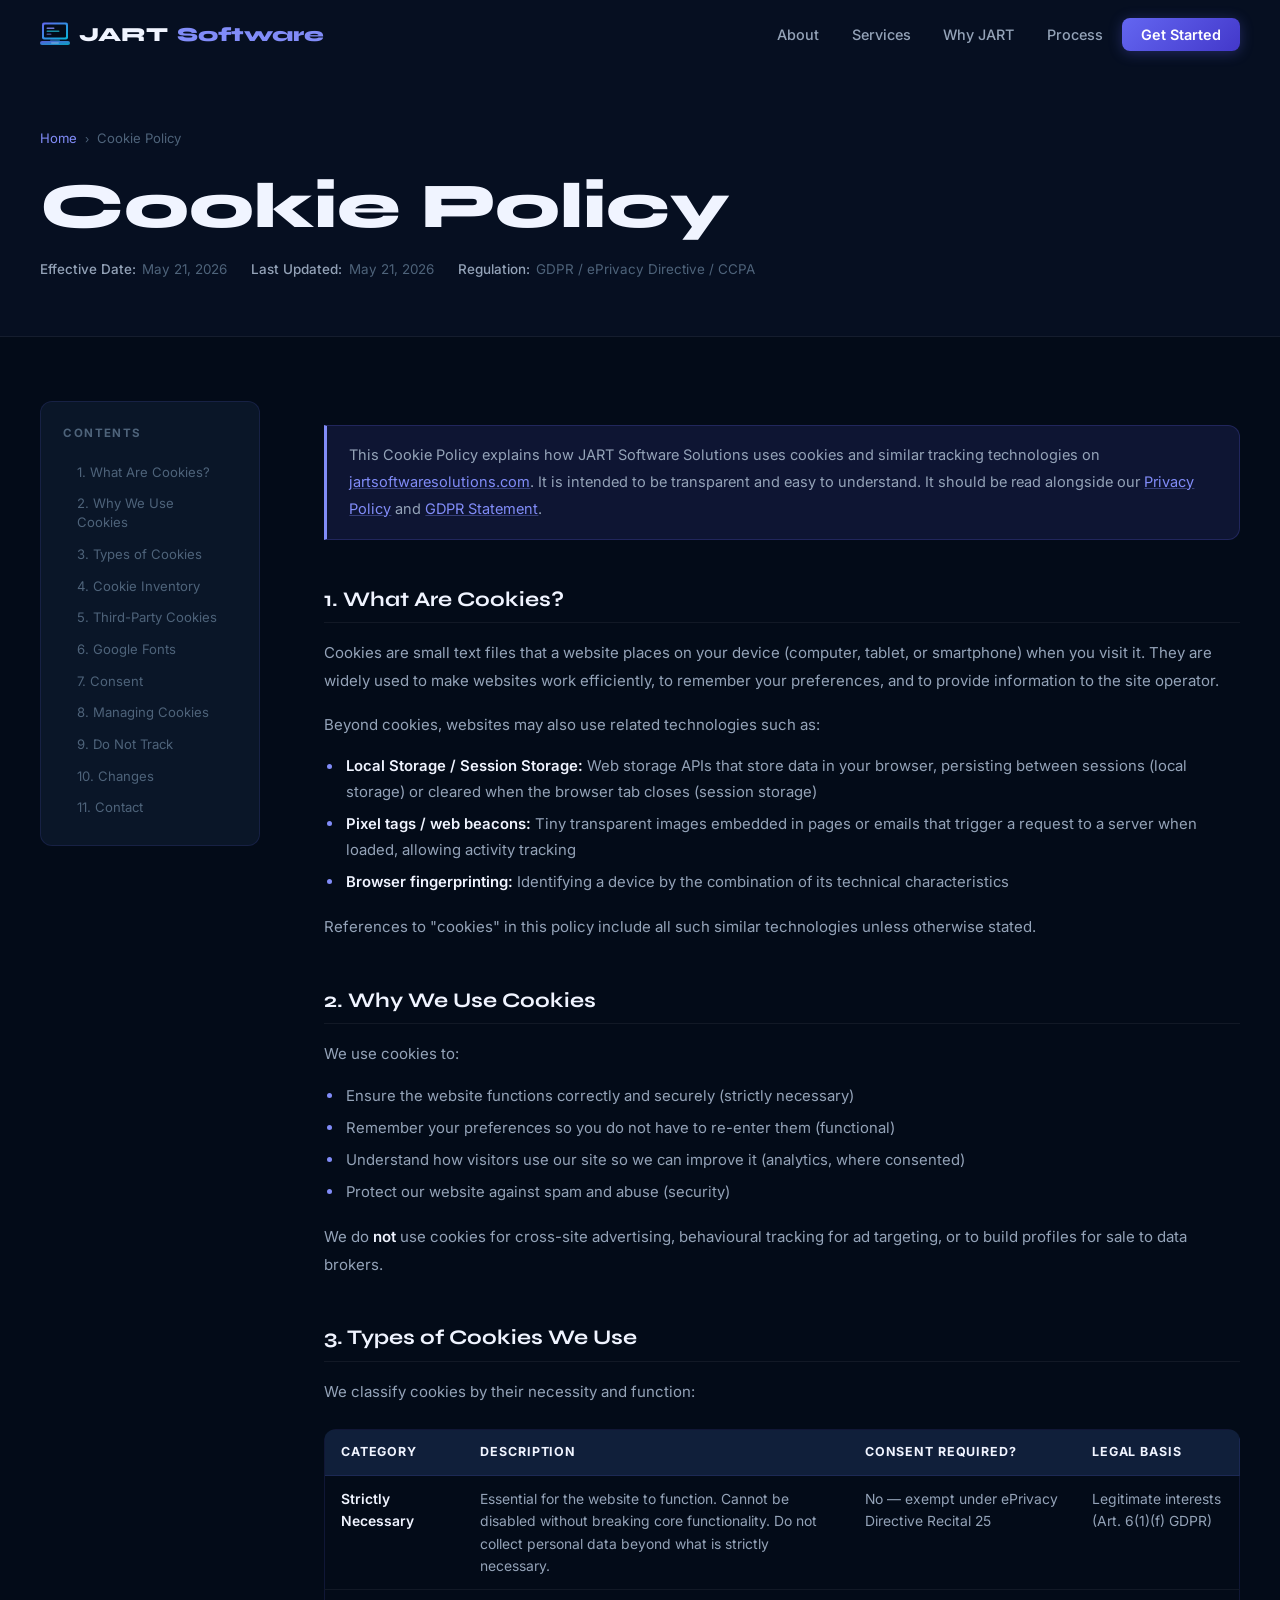
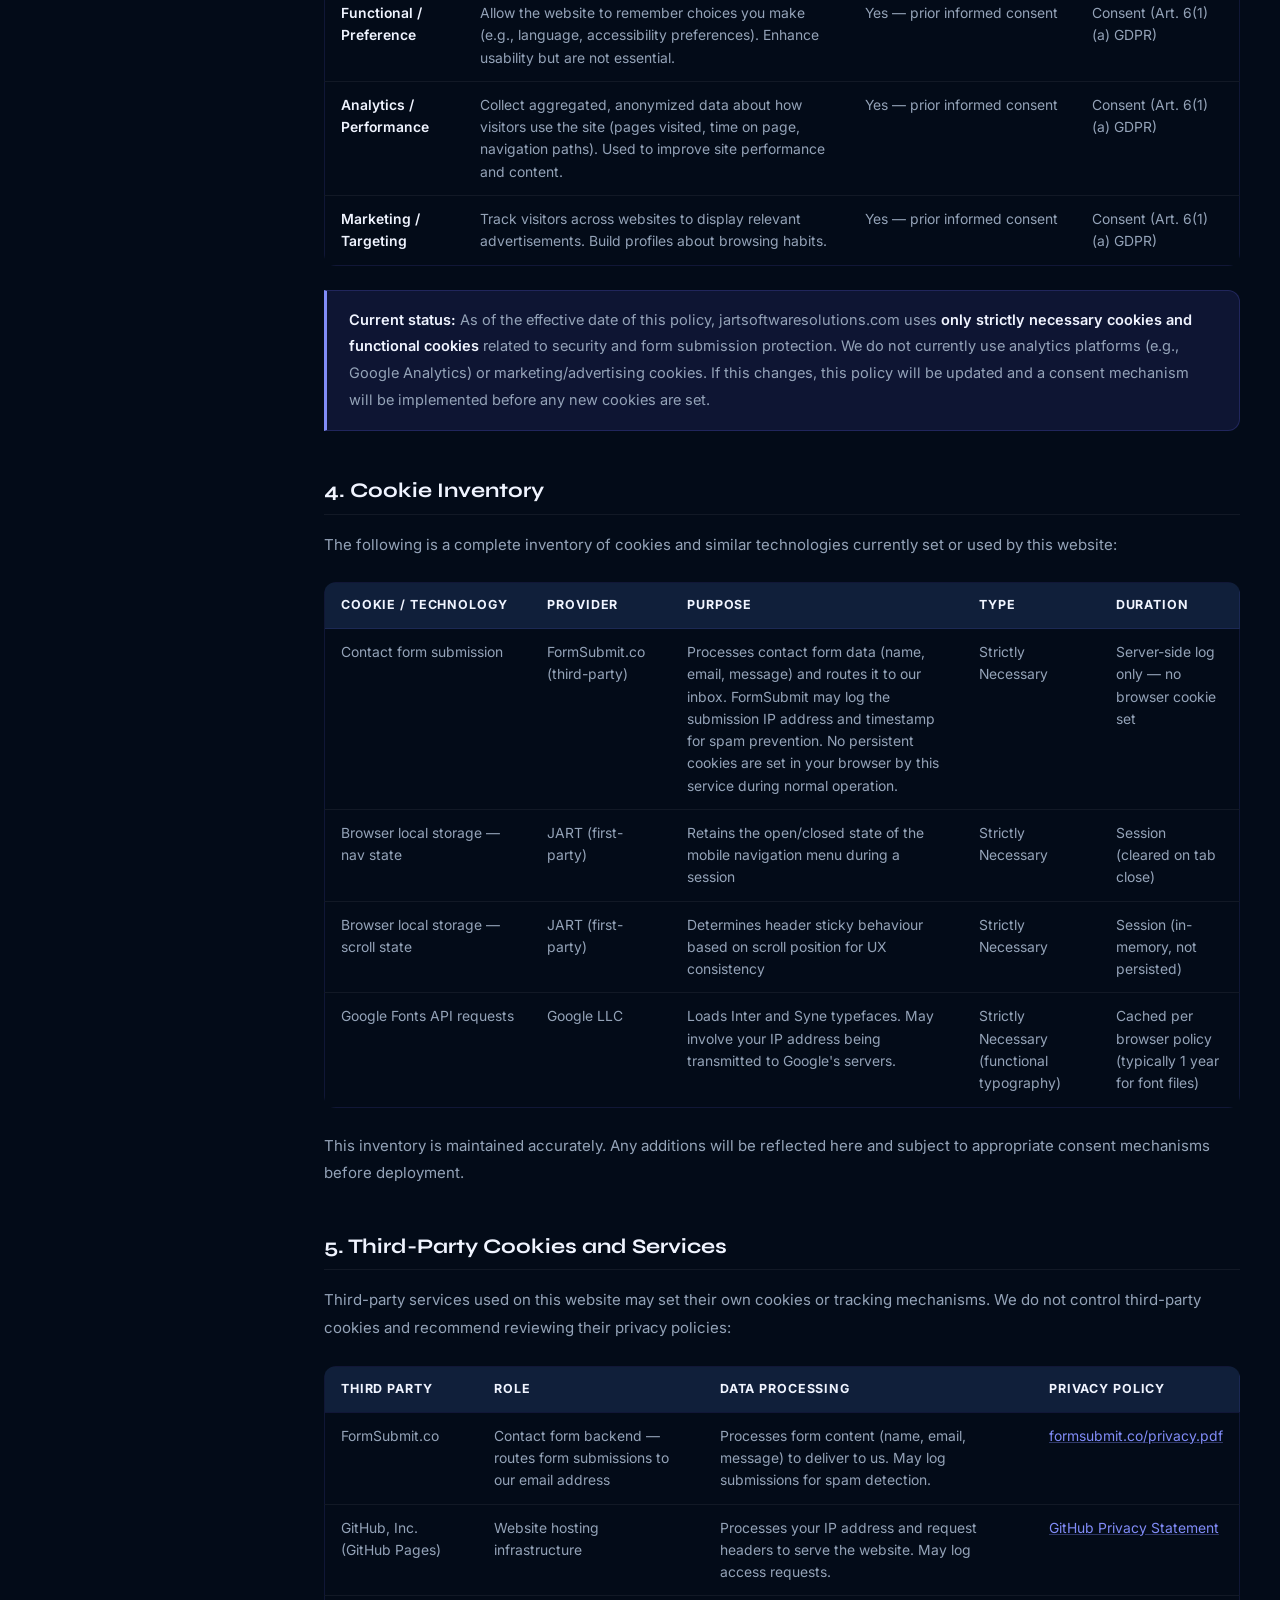
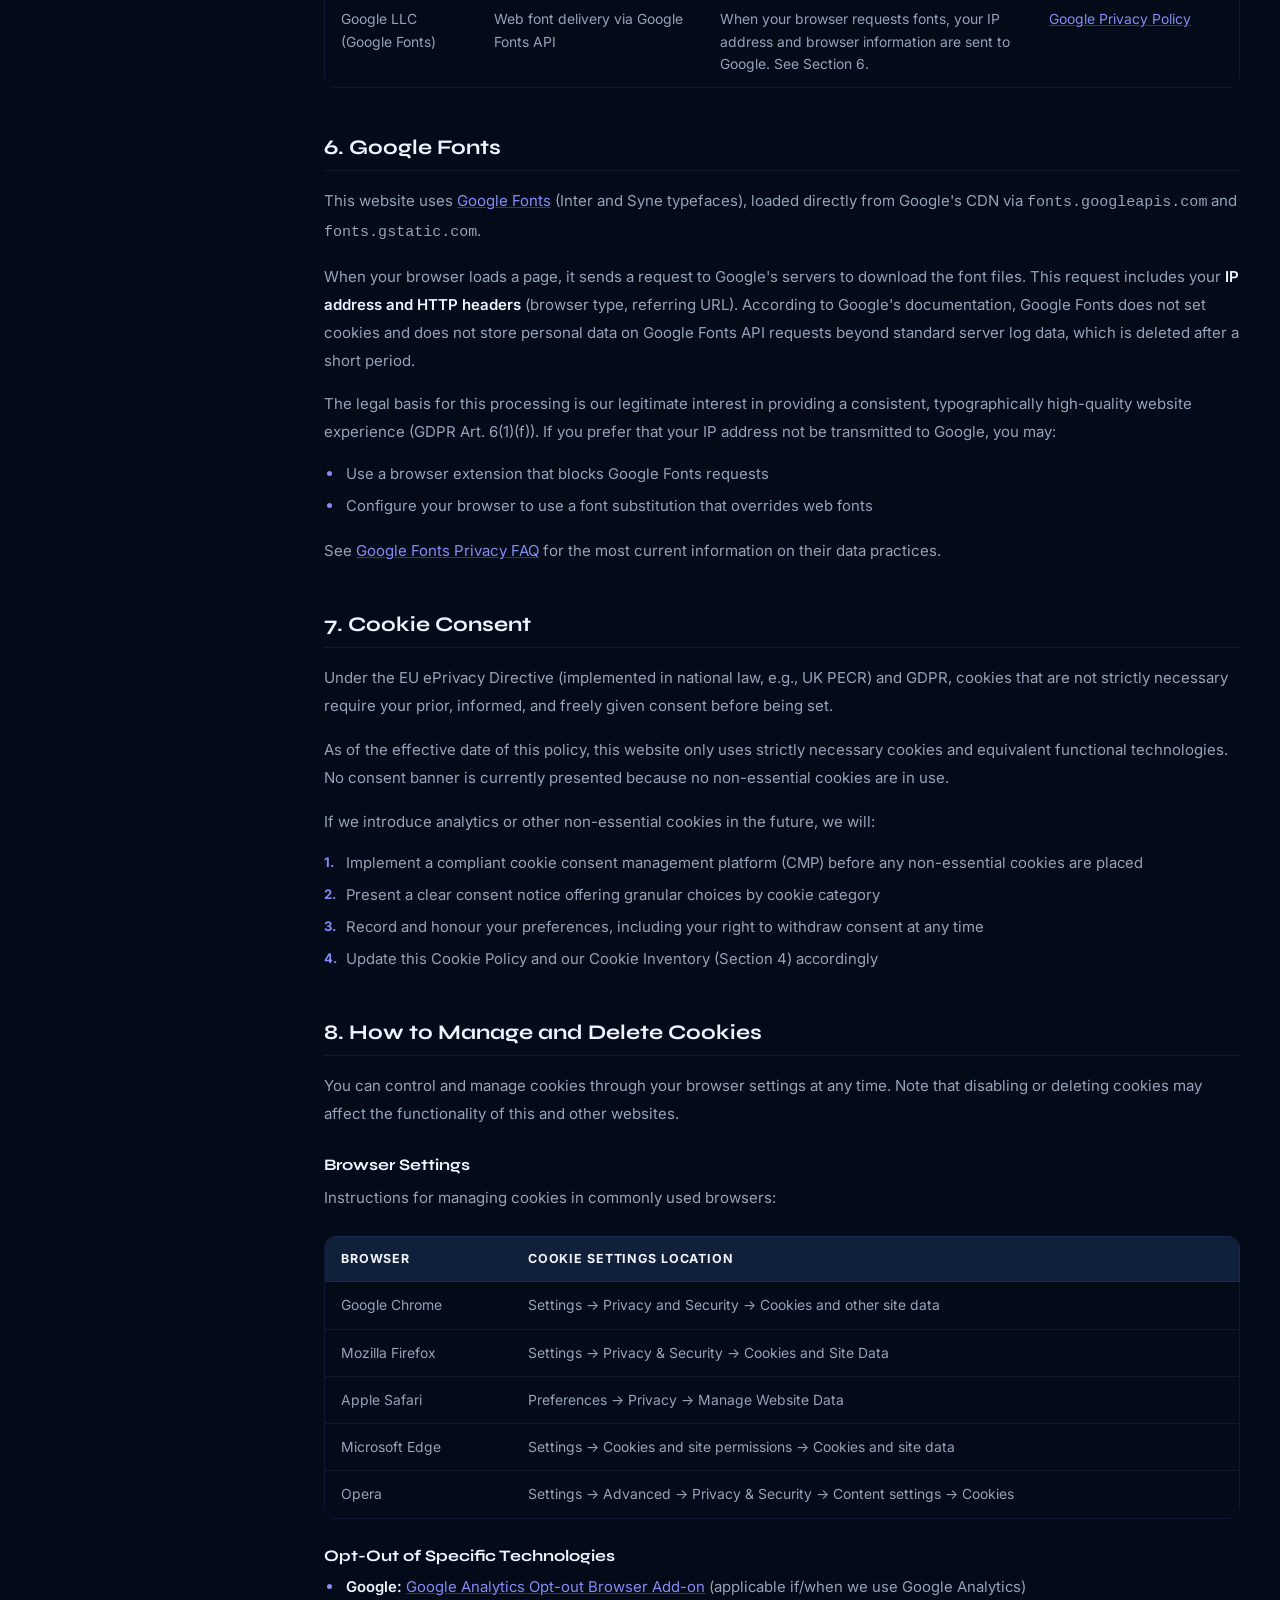
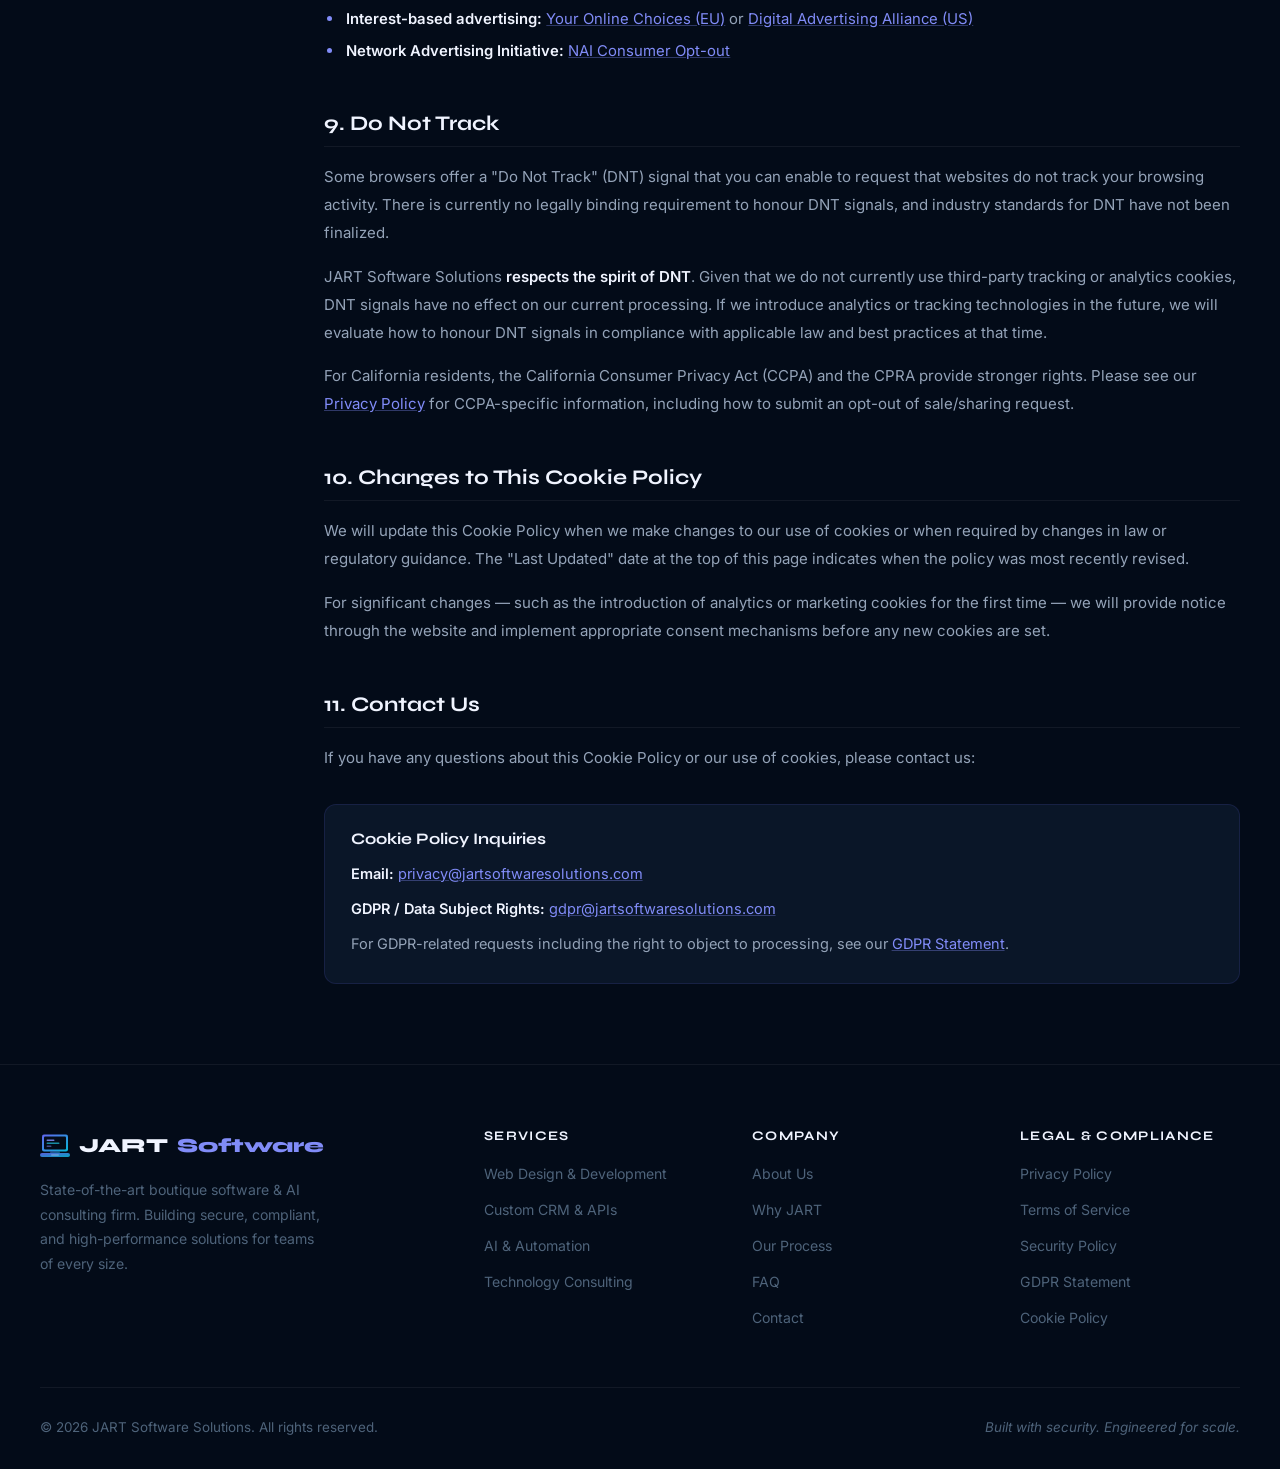
==== commit 20a7610f: "Legal pages: add favicon link, sync footer Company column (Process + FAQ links)" ====
--- a/cookie-policy.html
+++ b/cookie-policy.html
@@ -6,6 +6,7 @@
   <meta name="description" content="JART Software Solutions Cookie Policy — how we use cookies and similar tracking technologies, what types we use, and how you can manage your cookie preferences." />
   <meta name="robots" content="index, follow" />
   <link rel="canonical" href="https://jartsoftwaresolutions.com/cookie-policy.html" />
+  <link rel="icon" href="favicon.svg" type="image/svg+xml" />
   <title>Cookie Policy | JART Software Solutions</title>
   <link rel="preconnect" href="https://fonts.googleapis.com" />
   <link rel="preconnect" href="https://fonts.gstatic.com" crossorigin />
@@ -355,6 +356,8 @@
           <ul class="footer__links" role="list">
             <li><a href="index.html#about"   class="footer__link">About Us</a></li>
             <li><a href="index.html#why-us"  class="footer__link">Why JART</a></li>
+            <li><a href="index.html#process" class="footer__link">Our Process</a></li>
+            <li><a href="index.html#faq"     class="footer__link">FAQ</a></li>
             <li><a href="index.html#contact" class="footer__link">Contact</a></li>
           </ul>
         </div>
--- a/css/styles.css
+++ b/css/styles.css
@@ -996,28 +996,6 @@
   color: var(--text-muted);
   margin-bottom: 1.5rem;
   max-width: 280px;
-}
-
-.footer__social {
-  display: flex;
-  gap: 0.7rem;
-}
-.footer__social-link {
-  width: 36px; height: 36px;
-  background: var(--bg-card);
-  border: 1px solid var(--border);
-  border-radius: 8px;
-  display: flex;
-  align-items: center;
-  justify-content: center;
-  color: var(--text-secondary);
-  transition: all var(--transition);
-}
-.footer__social-link:hover {
-  color: var(--text-primary);
-  background: var(--bg-elevated);
-  border-color: var(--border-hover);
-  transform: translateY(-2px);
 }
 
 .footer__col-title {
@@ -1146,6 +1124,22 @@
 
 
 /* ════════════════════════════════════════════════════════════
+   FAQ
+════════════════════════════════════════════════════════════ */
+.faq__list { display:flex; flex-direction:column; gap:0.75rem; max-width:860px; margin:0 auto; }
+.faq__item { background:var(--bg-card); border:1px solid var(--border); border-radius:var(--radius); overflow:hidden; transition:border-color var(--transition); }
+.faq__item.is-open { border-color:var(--border-hover); }
+.faq__question { width:100%; display:flex; justify-content:space-between; align-items:center; gap:1rem; padding:1.25rem 1.5rem; text-align:left; font-size:1rem; font-weight:600; color:var(--text-primary); background:none; border:none; cursor:pointer; transition:color var(--transition); font-family:'Inter',sans-serif; }
+.faq__question:hover { color:var(--indigo-light); }
+.faq__icon { flex-shrink:0; width:24px; height:24px; border-radius:50%; border:1.5px solid var(--border-hover); display:flex; align-items:center; justify-content:center; color:var(--indigo-light); transition:transform var(--transition),border-color var(--transition),background var(--transition); }
+.faq__item.is-open .faq__icon { transform:rotate(45deg); border-color:var(--indigo); background:var(--indigo-dim); }
+.faq__answer { padding:0 1.5rem; max-height:0; overflow:hidden; transition:max-height 0.35s ease, padding-bottom 0.35s ease; }
+.faq__item.is-open .faq__answer { max-height:500px; padding-bottom:1.375rem; }
+.faq__answer p { color:var(--text-secondary); line-height:1.75; font-size:0.9375rem; }
+.faq__answer p+p { margin-top:0.875rem; }
+.faq__answer strong { color:var(--text-primary); font-weight:600; }
+
+/* ════════════════════════════════════════════════════════════
    LEGAL PAGES
 ════════════════════════════════════════════════════════════ */
 .legal-hero {
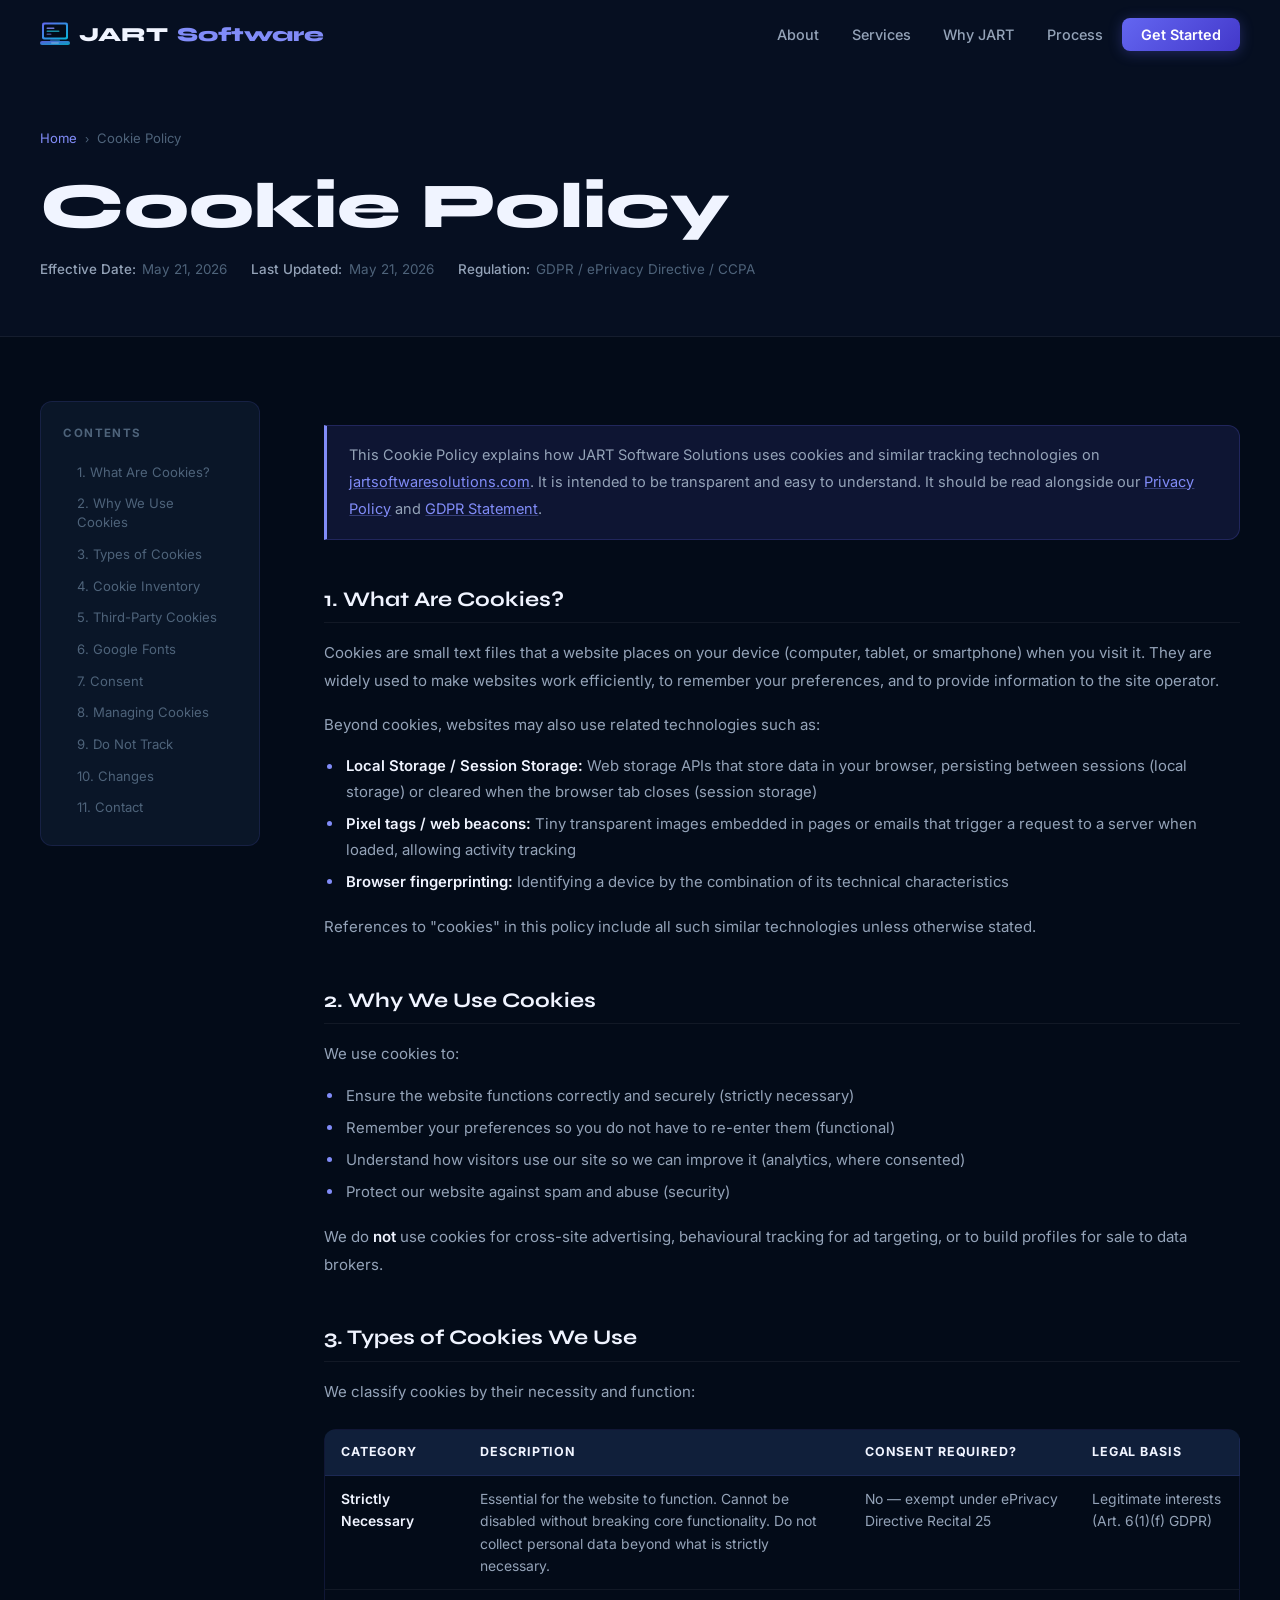
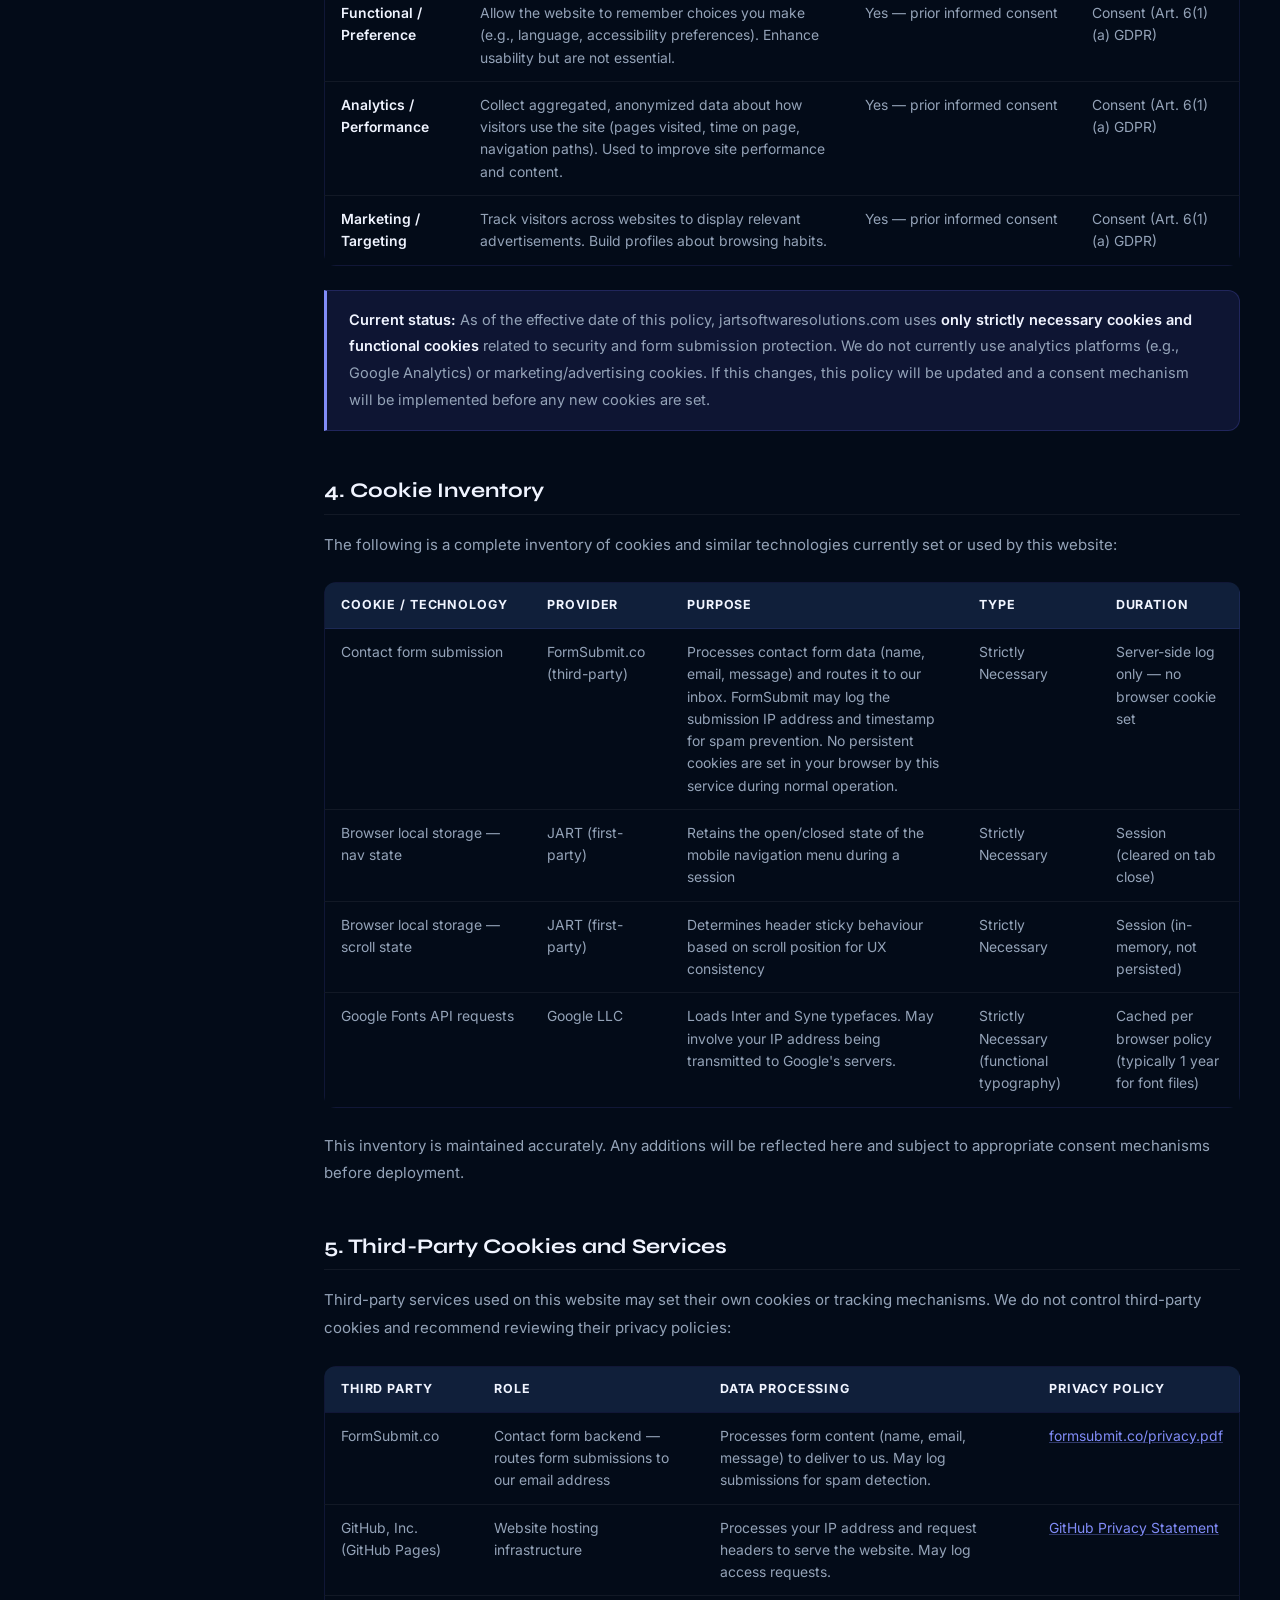
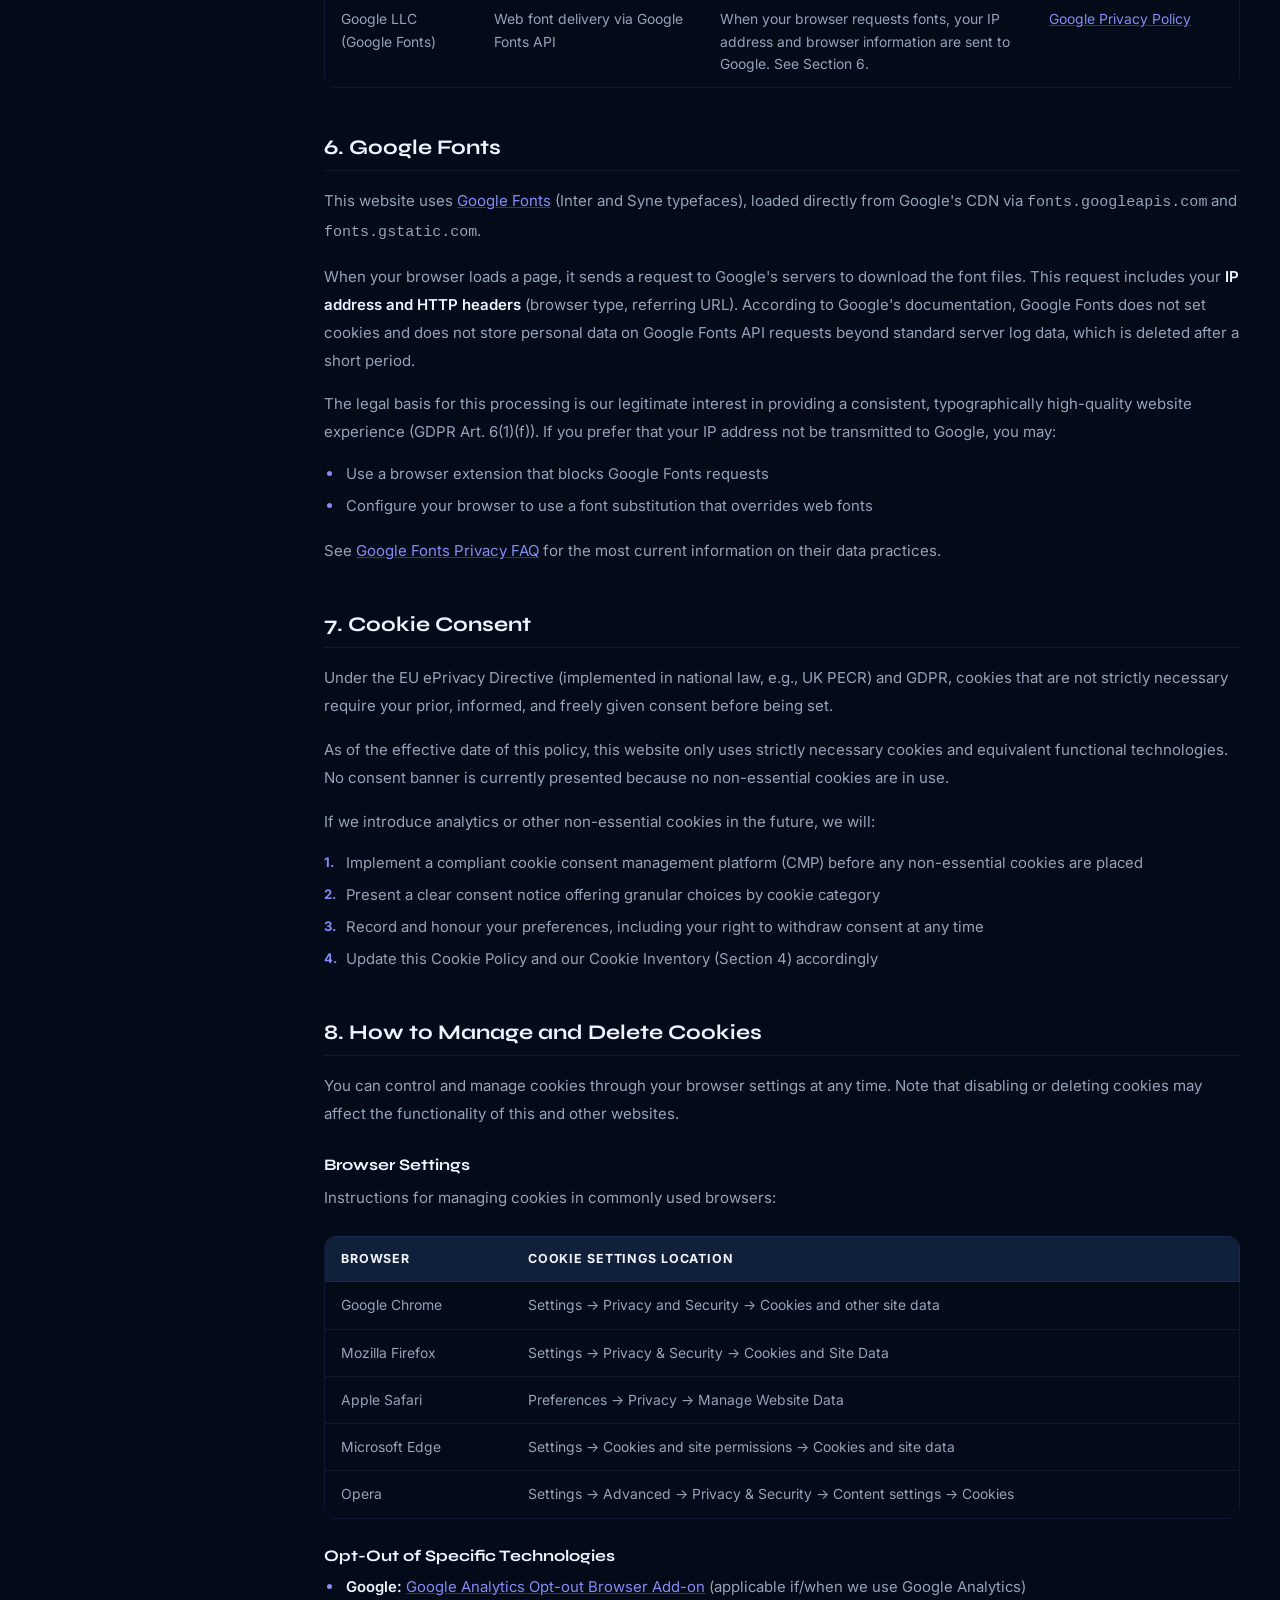
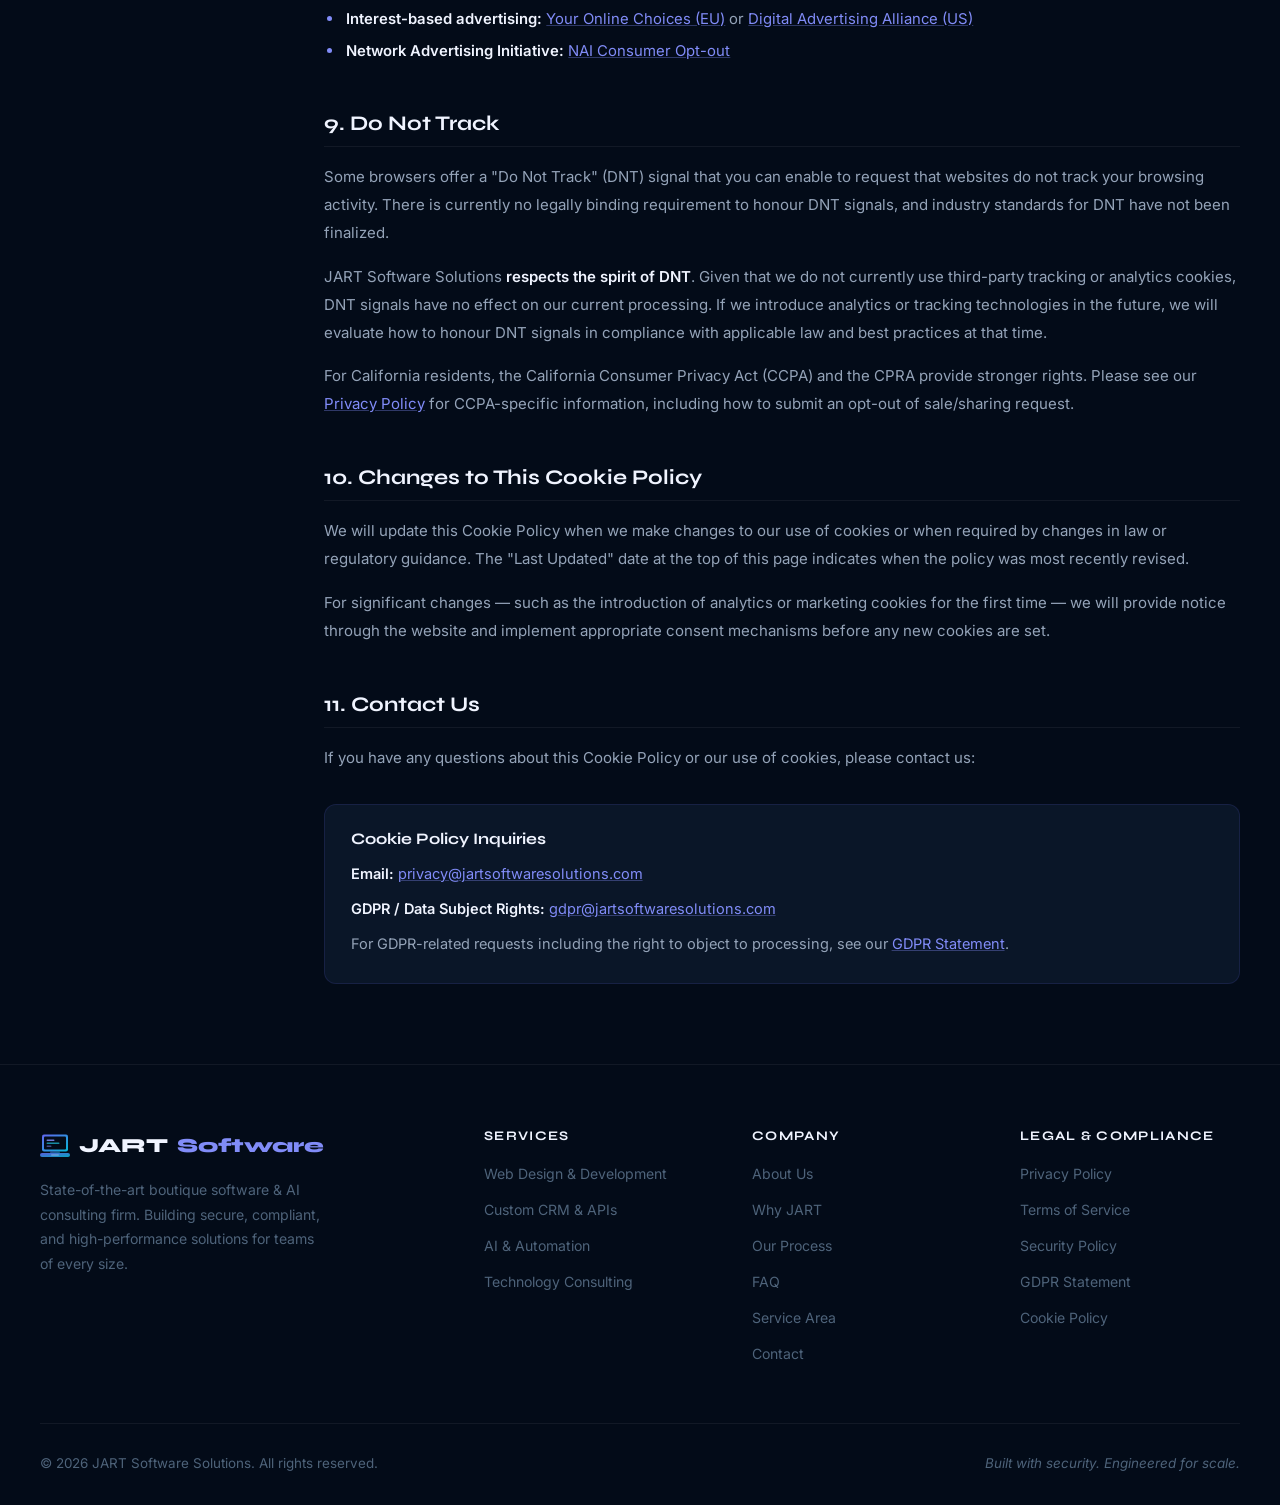
==== commit b0daeb16: "Local SEO: service area section, geo schema, Sacramento keywords, 3 local FAQ items" ====
--- a/cookie-policy.html
+++ b/cookie-policy.html
@@ -358,6 +358,7 @@
             <li><a href="index.html#why-us"  class="footer__link">Why JART</a></li>
             <li><a href="index.html#process" class="footer__link">Our Process</a></li>
             <li><a href="index.html#faq"     class="footer__link">FAQ</a></li>
+            <li><a href="index.html#service-area" class="footer__link">Service Area</a></li>
             <li><a href="index.html#contact" class="footer__link">Contact</a></li>
           </ul>
         </div>
--- a/css/styles.css
+++ b/css/styles.css
@@ -1124,6 +1124,92 @@
 
 
 /* ════════════════════════════════════════════════════════════
+   SERVICE AREA
+════════════════════════════════════════════════════════════ */
+.service-area__grid {
+  display: grid;
+  grid-template-columns: 1fr 1fr;
+  gap: 1.75rem;
+}
+@media (min-width: 1024px) {
+  .service-area__grid { grid-template-columns: 1fr 1fr 1fr; }
+}
+.service-area__region,
+.service-area__cta {
+  background: var(--bg-card);
+  border: 1px solid var(--border);
+  border-radius: var(--radius);
+  padding: 2rem;
+  transition: border-color var(--transition);
+}
+.service-area__region:hover { border-color: var(--border-hover); }
+.service-area__region-header {
+  display: flex;
+  align-items: center;
+  gap: 0.875rem;
+  margin-bottom: 1.5rem;
+}
+.service-area__region-header h3 { font-size: 1.15rem; margin: 0; }
+.service-area__region-icon {
+  width: 44px; height: 44px;
+  border-radius: 12px;
+  background: var(--indigo-dim);
+  border: 1px solid rgba(99,102,241,0.2);
+  display: flex; align-items: center; justify-content: center;
+  color: var(--indigo-light);
+  flex-shrink: 0;
+}
+.service-area__region-icon--cyan {
+  background: var(--cyan-dim);
+  border-color: rgba(6,182,212,0.2);
+  color: var(--cyan-light);
+}
+.service-area__list {
+  list-style: none;
+  padding: 0; margin: 0;
+  display: grid;
+  grid-template-columns: 1fr 1fr;
+  gap: 0.55rem 0.5rem;
+}
+.service-area__list li {
+  color: var(--text-secondary);
+  font-size: 0.9rem;
+  padding-left: 1.1rem;
+  position: relative;
+}
+.service-area__list li::before {
+  content: '';
+  position: absolute;
+  left: 0; top: 50%;
+  transform: translateY(-50%);
+  width: 5px; height: 5px;
+  border-radius: 50%;
+  background: var(--indigo);
+  opacity: 0.7;
+}
+.service-area__cta {
+  background: linear-gradient(135deg, rgba(99,102,241,0.08) 0%, rgba(6,182,212,0.04) 100%);
+  border-color: var(--border-hover);
+  display: flex;
+  flex-direction: column;
+  gap: 1.1rem;
+  align-items: flex-start;
+}
+.service-area__cta-icon {
+  width: 52px; height: 52px;
+  border-radius: 14px;
+  background: var(--indigo-dim);
+  border: 1px solid rgba(99,102,241,0.25);
+  display: flex; align-items: center; justify-content: center;
+  color: var(--indigo-light);
+}
+.service-area__cta h3 { font-size: 1.15rem; margin: 0; }
+.service-area__cta p { color: var(--text-secondary); line-height: 1.75; font-size: 0.9375rem; margin: 0; }
+@media (max-width: 640px) {
+  .service-area__grid { grid-template-columns: 1fr; }
+}
+
+/* ════════════════════════════════════════════════════════════
    FAQ
 ════════════════════════════════════════════════════════════ */
 .faq__list { display:flex; flex-direction:column; gap:0.75rem; max-width:860px; margin:0 auto; }
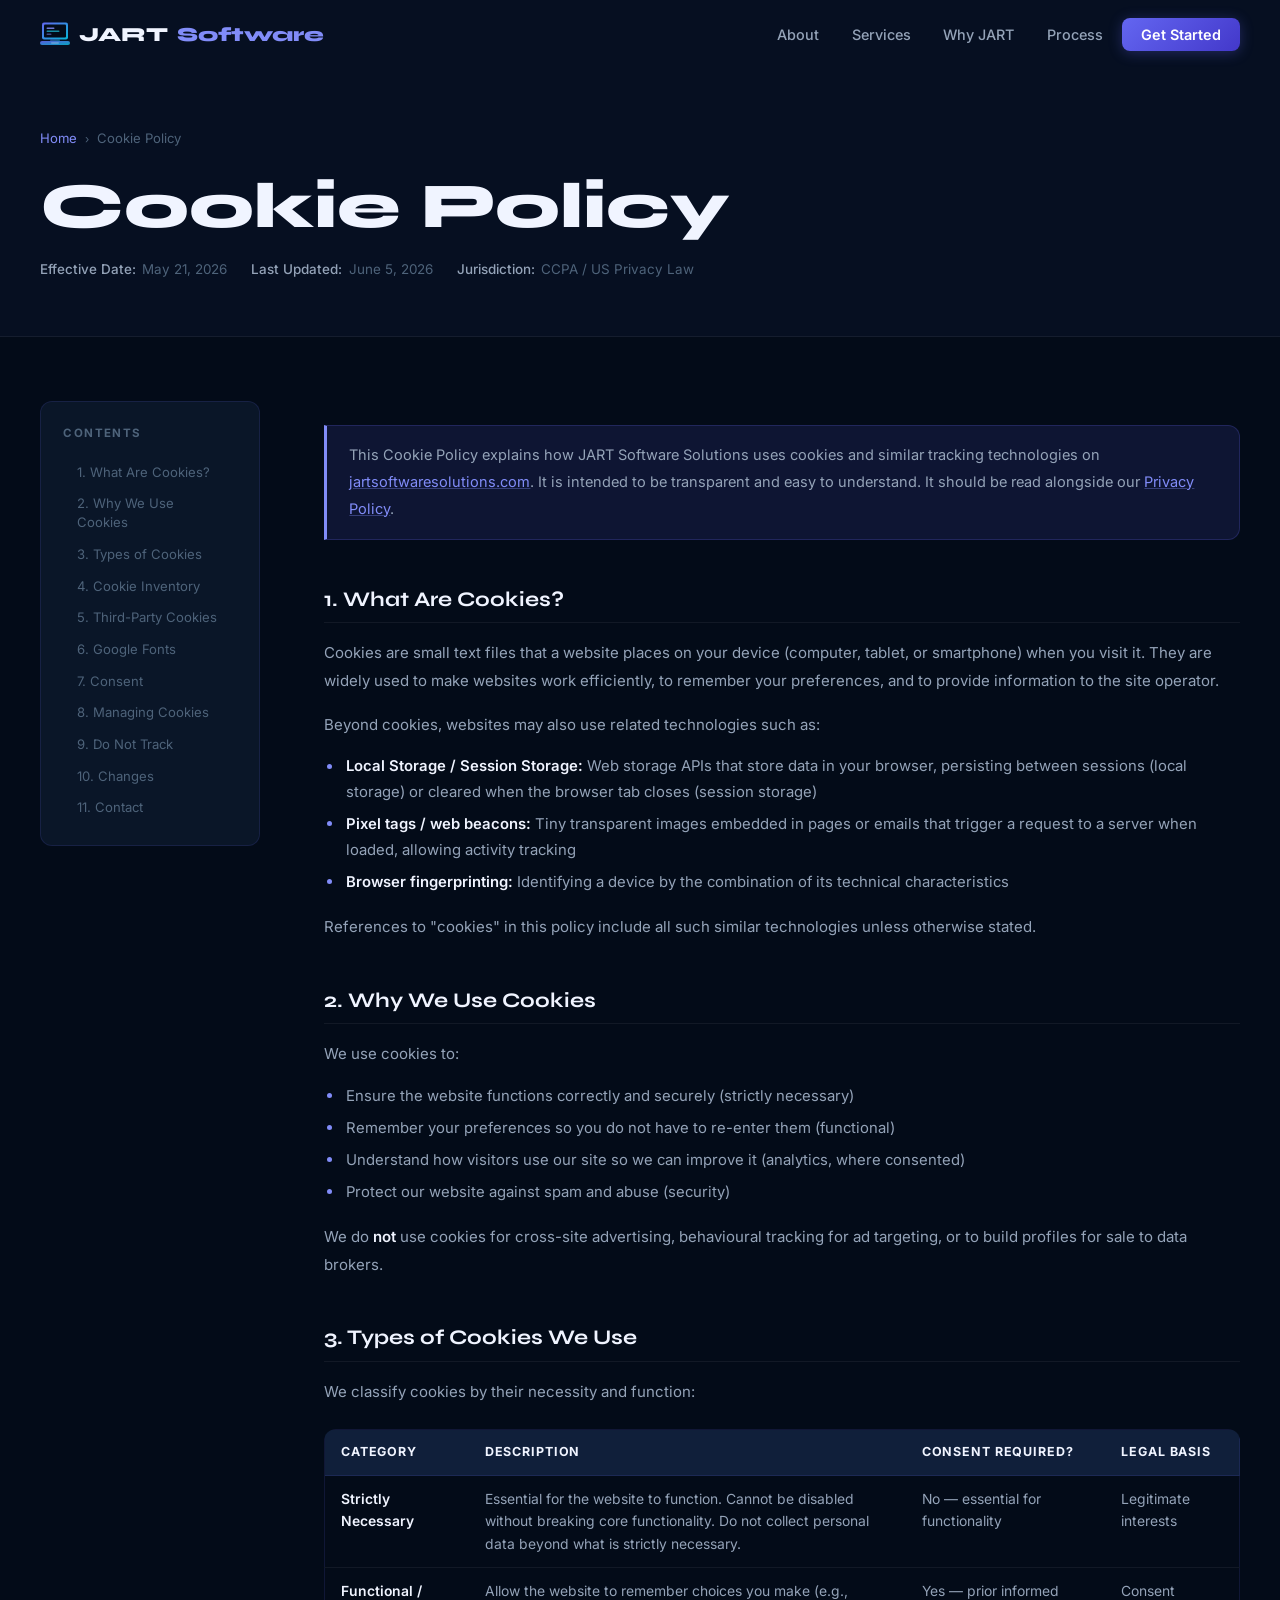
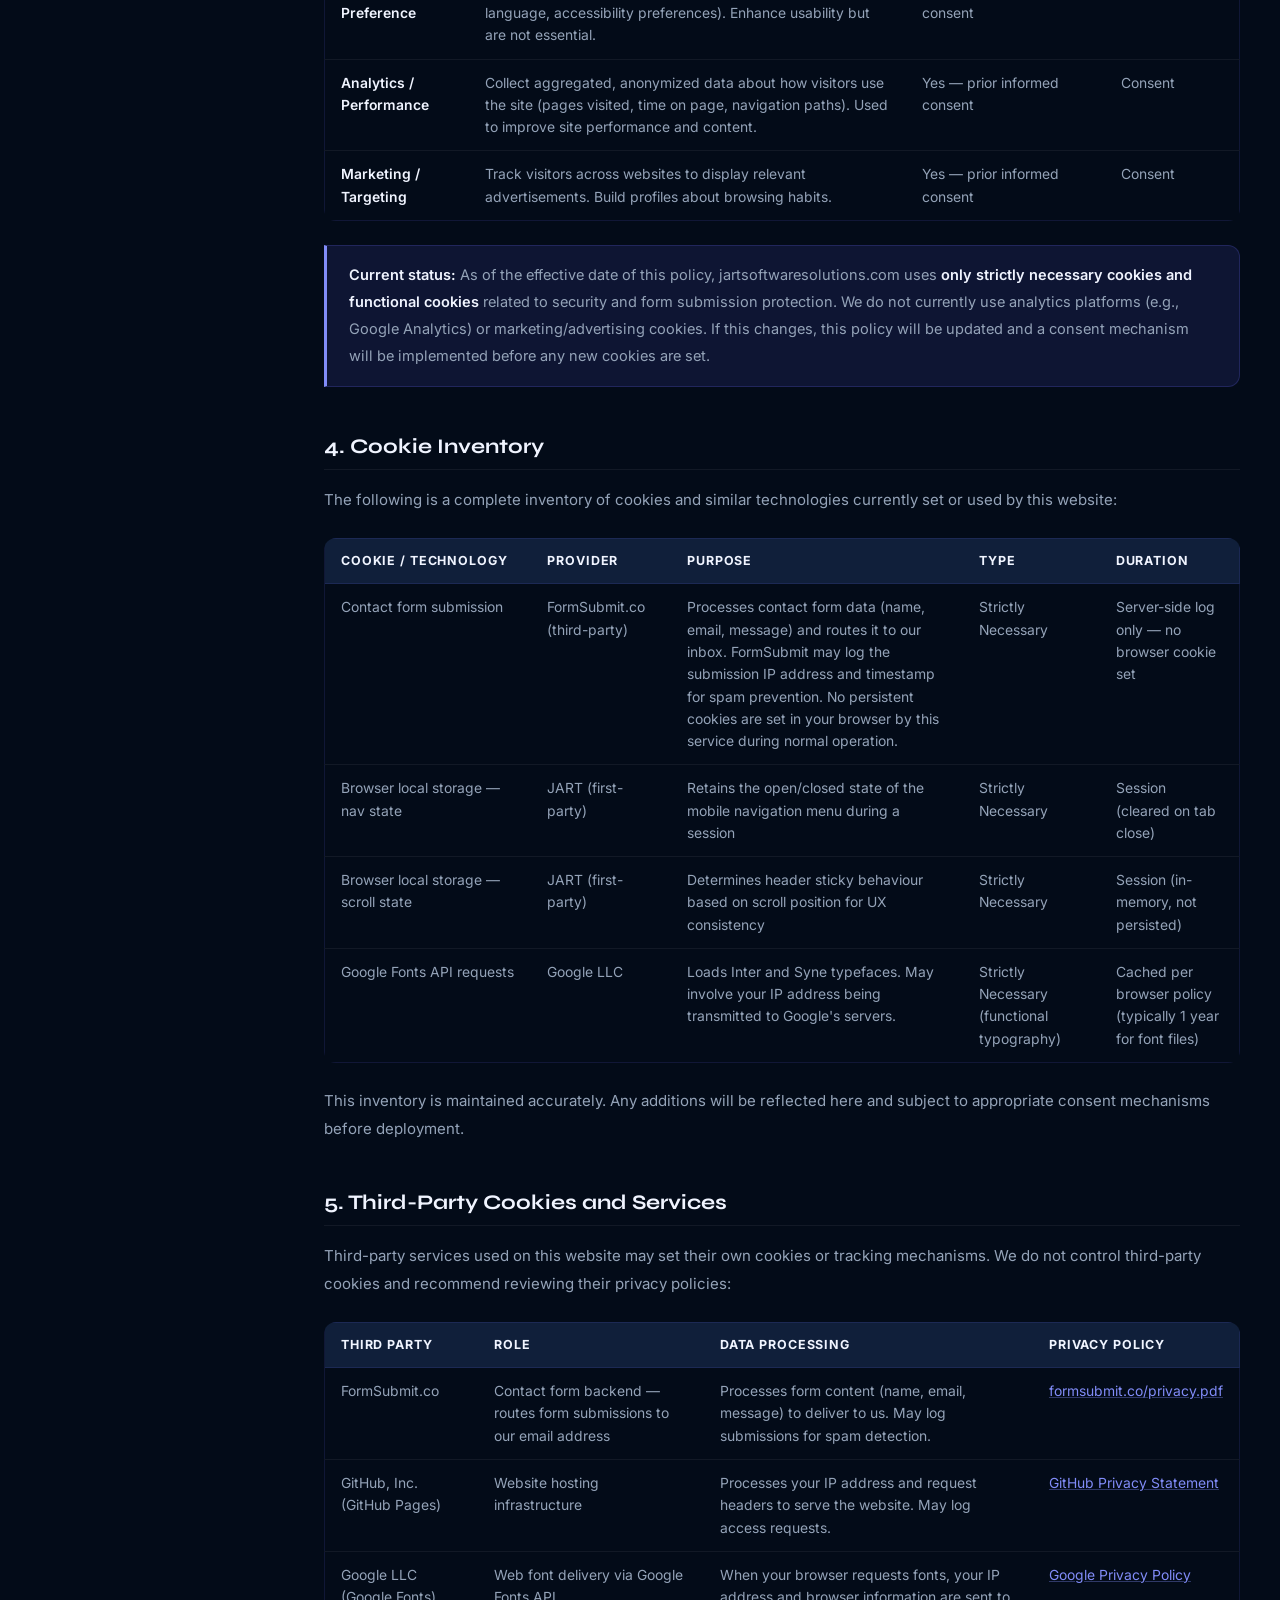
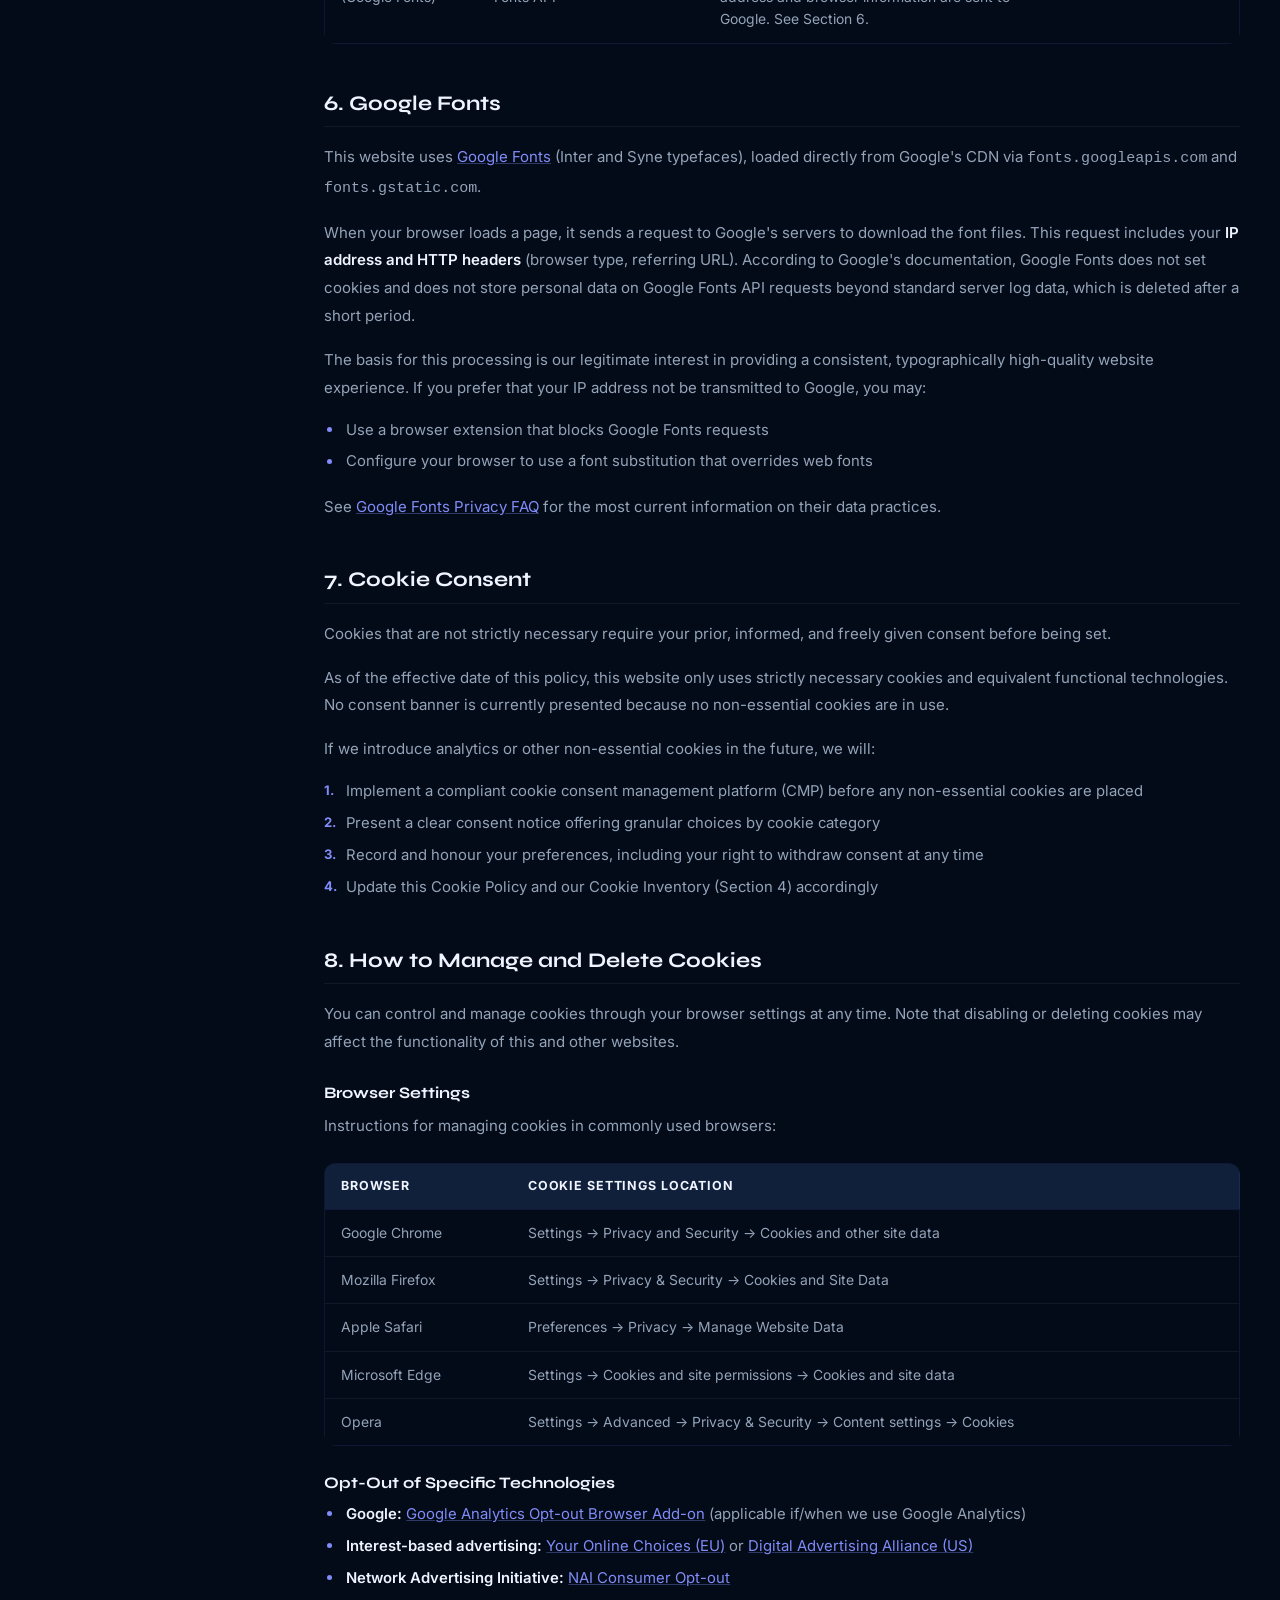
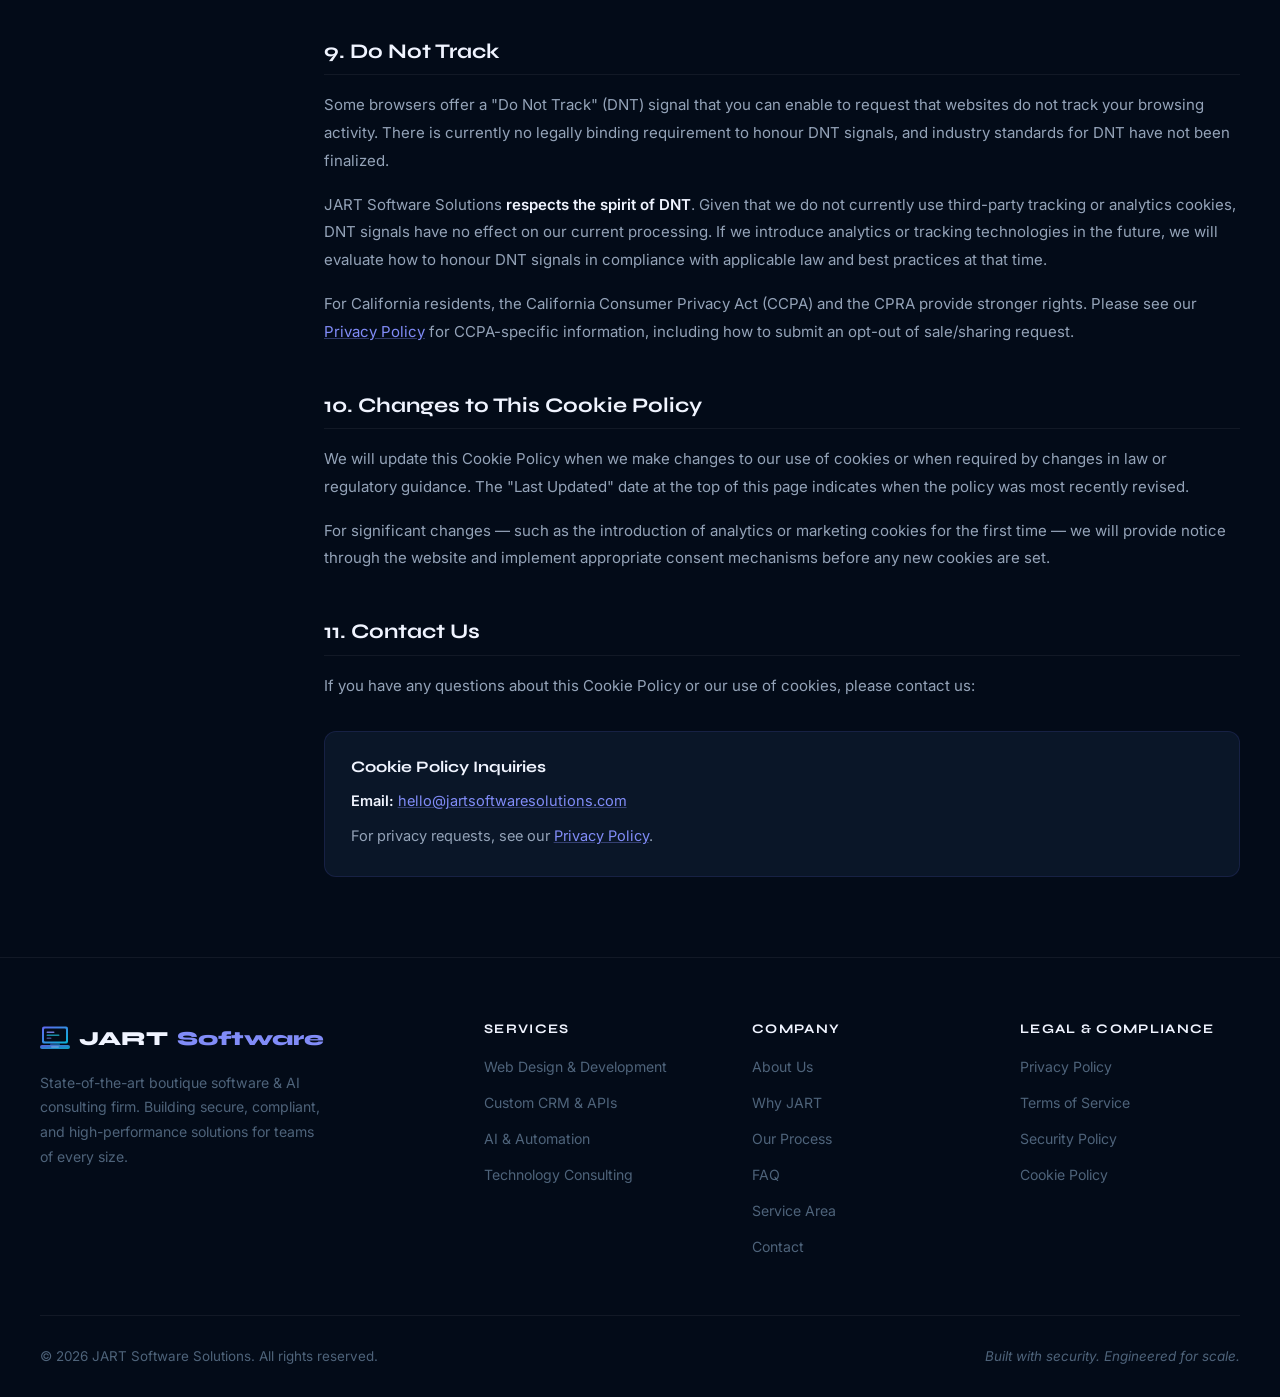
==== commit 97f8c419: "commit to main" ====
--- a/cookie-policy.html
+++ b/cookie-policy.html
@@ -57,8 +57,8 @@
         <h1 class="legal-hero__title">Cookie Policy</h1>
         <div class="legal-hero__meta">
           <span><strong>Effective Date:</strong> May 21, 2026</span>
-          <span><strong>Last Updated:</strong> May 21, 2026</span>
-          <span><strong>Regulation:</strong> GDPR / ePrivacy Directive / CCPA</span>
+          <span><strong>Last Updated:</strong> June 5, 2026</span>
+          <span><strong>Jurisdiction:</strong> CCPA / US Privacy Law</span>
         </div>
       </div>
     </section>
@@ -87,7 +87,7 @@
           <div class="legal-content">
 
             <div class="legal-note">
-              <p>This Cookie Policy explains how JART Software Solutions uses cookies and similar tracking technologies on <a href="https://jartsoftwaresolutions.com">jartsoftwaresolutions.com</a>. It is intended to be transparent and easy to understand. It should be read alongside our <a href="privacy-policy.html">Privacy Policy</a> and <a href="gdpr-statement.html">GDPR Statement</a>.</p>
+              <p>This Cookie Policy explains how JART Software Solutions uses cookies and similar tracking technologies on <a href="https://jartsoftwaresolutions.com">jartsoftwaresolutions.com</a>. It is intended to be transparent and easy to understand. It should be read alongside our <a href="privacy-policy.html">Privacy Policy</a>.</p>
             </div>
 
             <h2 id="what-are-cookies">1. What Are Cookies?</h2>
@@ -126,26 +126,26 @@
                   <tr>
                     <td><strong>Strictly Necessary</strong></td>
                     <td>Essential for the website to function. Cannot be disabled without breaking core functionality. Do not collect personal data beyond what is strictly necessary.</td>
-                    <td>No — exempt under ePrivacy Directive Recital 25</td>
-                    <td>Legitimate interests (Art. 6(1)(f) GDPR)</td>
+                    <td>No — essential for functionality</td>
+                    <td>Legitimate interests</td>
                   </tr>
                   <tr>
                     <td><strong>Functional / Preference</strong></td>
                     <td>Allow the website to remember choices you make (e.g., language, accessibility preferences). Enhance usability but are not essential.</td>
                     <td>Yes — prior informed consent</td>
-                    <td>Consent (Art. 6(1)(a) GDPR)</td>
+                    <td>Consent</td>
                   </tr>
                   <tr>
                     <td><strong>Analytics / Performance</strong></td>
                     <td>Collect aggregated, anonymized data about how visitors use the site (pages visited, time on page, navigation paths). Used to improve site performance and content.</td>
                     <td>Yes — prior informed consent</td>
-                    <td>Consent (Art. 6(1)(a) GDPR)</td>
+                    <td>Consent</td>
                   </tr>
                   <tr>
                     <td><strong>Marketing / Targeting</strong></td>
                     <td>Track visitors across websites to display relevant advertisements. Build profiles about browsing habits.</td>
                     <td>Yes — prior informed consent</td>
-                    <td>Consent (Art. 6(1)(a) GDPR)</td>
+                    <td>Consent</td>
                   </tr>
                 </tbody>
               </table>
@@ -240,7 +240,7 @@
             <h2 id="google-fonts">6. Google Fonts</h2>
             <p>This website uses <a href="https://fonts.google.com" target="_blank" rel="noopener noreferrer">Google Fonts</a> (Inter and Syne typefaces), loaded directly from Google's CDN via <code>fonts.googleapis.com</code> and <code>fonts.gstatic.com</code>.</p>
             <p>When your browser loads a page, it sends a request to Google's servers to download the font files. This request includes your <strong>IP address and HTTP headers</strong> (browser type, referring URL). According to Google's documentation, Google Fonts does not set cookies and does not store personal data on Google Fonts API requests beyond standard server log data, which is deleted after a short period.</p>
-            <p>The legal basis for this processing is our legitimate interest in providing a consistent, typographically high-quality website experience (GDPR Art. 6(1)(f)). If you prefer that your IP address not be transmitted to Google, you may:</p>
+            <p>The basis for this processing is our legitimate interest in providing a consistent, typographically high-quality website experience. If you prefer that your IP address not be transmitted to Google, you may:</p>
             <ul>
               <li>Use a browser extension that blocks Google Fonts requests</li>
               <li>Configure your browser to use a font substitution that overrides web fonts</li>
@@ -248,7 +248,7 @@
             <p>See <a href="https://developers.google.com/fonts/faq/privacy" target="_blank" rel="noopener noreferrer">Google Fonts Privacy FAQ</a> for the most current information on their data practices.</p>
 
             <h2 id="consent">7. Cookie Consent</h2>
-            <p>Under the EU ePrivacy Directive (implemented in national law, e.g., UK PECR) and GDPR, cookies that are not strictly necessary require your prior, informed, and freely given consent before being set.</p>
+            <p>Cookies that are not strictly necessary require your prior, informed, and freely given consent before being set.</p>
             <p>As of the effective date of this policy, this website only uses strictly necessary cookies and equivalent functional technologies. No consent banner is currently presented because no non-essential cookies are in use.</p>
             <p>If we introduce analytics or other non-essential cookies in the future, we will:</p>
             <ol>
@@ -311,9 +311,8 @@
             <p>If you have any questions about this Cookie Policy or our use of cookies, please contact us:</p>
             <div class="legal-contact-box">
               <h3>Cookie Policy Inquiries</h3>
-              <p><strong>Email:</strong> <a href="mailto:privacy@jartsoftwaresolutions.com">privacy@jartsoftwaresolutions.com</a></p>
-              <p><strong>GDPR / Data Subject Rights:</strong> <a href="mailto:gdpr@jartsoftwaresolutions.com">gdpr@jartsoftwaresolutions.com</a></p>
-              <p>For GDPR-related requests including the right to object to processing, see our <a href="gdpr-statement.html">GDPR Statement</a>.</p>
+              <p><strong>Email:</strong> <a href="mailto:hello@jartsoftwaresolutions.com">hello@jartsoftwaresolutions.com</a></p>
+              <p>For privacy requests, see our <a href="privacy-policy.html">Privacy Policy</a>.</p>
             </div>
 
           </div>
@@ -368,7 +367,6 @@
             <li><a href="privacy-policy.html"   class="footer__link">Privacy Policy</a></li>
             <li><a href="terms-of-service.html" class="footer__link">Terms of Service</a></li>
             <li><a href="security-policy.html"  class="footer__link">Security Policy</a></li>
-            <li><a href="gdpr-statement.html"   class="footer__link">GDPR Statement</a></li>
             <li><a href="cookie-policy.html"    class="footer__link">Cookie Policy</a></li>
           </ul>
         </div>
--- a/css/styles.css
+++ b/css/styles.css
@@ -1124,6 +1124,211 @@
 
 
 /* ════════════════════════════════════════════════════════════
+   THE AO AI PLATFORM
+════════════════════════════════════════════════════════════ */
+.section__tag--cyan {
+  color: var(--cyan-light);
+  background: var(--cyan-dim);
+  border-color: rgba(6, 182, 212, 0.25);
+}
+.aoai__card {
+  background: var(--bg-card);
+  border: 1px solid var(--border-hover);
+  border-radius: var(--radius-lg);
+  padding: 3rem;
+  position: relative;
+  overflow: hidden;
+  margin-bottom: 2rem;
+}
+.aoai__card-glow {
+  position: absolute;
+  inset: 0;
+  background:
+    radial-gradient(ellipse 65% 50% at 95% 5%,  rgba(99,102,241,0.10) 0%, transparent 60%),
+    radial-gradient(ellipse 40% 50% at  5% 95%, rgba(6,182,212,0.07)  0%, transparent 60%);
+  pointer-events: none;
+}
+.aoai__card-header {
+  display: flex;
+  align-items: center;
+  justify-content: space-between;
+  margin-bottom: 2.5rem;
+  flex-wrap: wrap;
+  gap: 1rem;
+}
+.aoai__brand { display: flex; align-items: center; gap: 1rem; }
+.aoai__brand-icon {
+  width: 52px; height: 52px;
+  border-radius: 14px;
+  background: linear-gradient(135deg, var(--indigo-dim), var(--cyan-dim));
+  border: 1px solid rgba(99,102,241,0.3);
+  display: flex; align-items: center; justify-content: center;
+  color: var(--cyan-light);
+  flex-shrink: 0;
+}
+.aoai__brand-name {
+  display: block;
+  font-family: 'Syne', sans-serif;
+  font-size: 1.6rem;
+  font-weight: 800;
+  background: linear-gradient(135deg, var(--indigo-light), var(--cyan));
+  -webkit-background-clip: text;
+  -webkit-text-fill-color: transparent;
+  background-clip: text;
+}
+.aoai__brand-sub {
+  display: block;
+  font-size: 0.85rem;
+  color: var(--text-secondary);
+  font-weight: 500;
+  letter-spacing: 0.03em;
+  margin-top: 0.2rem;
+}
+.aoai__external-link {
+  display: inline-flex;
+  align-items: center;
+  gap: 0.5rem;
+  font-size: 0.85rem;
+  color: var(--cyan-light);
+  background: var(--cyan-dim);
+  border: 1px solid rgba(6,182,212,0.2);
+  padding: 0.45rem 1rem;
+  border-radius: 100px;
+  font-weight: 500;
+  transition: background var(--transition), border-color var(--transition);
+}
+.aoai__external-link:hover { background: rgba(6,182,212,0.2); border-color: rgba(6,182,212,0.45); }
+.aoai__card-body {
+  display: grid;
+  grid-template-columns: 1fr 1fr;
+  gap: 2rem;
+  align-items: start;
+}
+.aoai__right { border-left: 1px solid var(--border); padding-left: 2rem; }
+.aoai__headline { font-size: clamp(1.2rem, 2.2vw, 1.6rem); font-weight: 700; margin-bottom: 1rem; line-height: 1.3; }
+.aoai__body { color: var(--text-secondary); line-height: 1.8; margin-bottom: 2rem; }
+.aoai__stats {
+  display: grid;
+  grid-template-columns: repeat(4, 1fr);
+  gap: 1rem;
+  margin-bottom: 2rem;
+}
+.aoai__stat {
+  text-align: center;
+  padding: 1rem 0.75rem;
+  background: var(--bg-elevated);
+  border: 1px solid var(--border);
+  border-radius: var(--radius);
+  transition: border-color var(--transition), box-shadow var(--transition);
+}
+.aoai__stat:hover { border-color: rgba(99,102,241,0.35); box-shadow: 0 0 16px rgba(99,102,241,0.1); }
+.aoai__stat-value {
+  display: block;
+  font-family: 'Syne', sans-serif;
+  font-size: 1.45rem;
+  font-weight: 800;
+  background: linear-gradient(135deg, var(--indigo-light), var(--cyan));
+  -webkit-background-clip: text;
+  -webkit-text-fill-color: transparent;
+  background-clip: text;
+}
+.aoai__stat-label { display: block; font-size: 0.72rem; color: var(--text-muted); margin-top: 0.2rem; line-height: 1.3; }
+.aoai__ctas { display: flex; gap: 1rem; flex-wrap: wrap; }
+.aoai__features { display: flex; flex-direction: column; gap: 1.35rem; }
+.aoai__feature { display: flex; gap: 0.875rem; align-items: flex-start; }
+.aoai__feature-icon {
+  width: 38px; height: 38px;
+  border-radius: 10px;
+  background: var(--indigo-dim);
+  border: 1px solid rgba(99,102,241,0.2);
+  display: flex; align-items: center; justify-content: center;
+  color: var(--indigo-light);
+  flex-shrink: 0;
+}
+.aoai__feature h4 { font-size: 0.925rem; margin-bottom: 0.2rem; }
+.aoai__feature p  { font-size: 0.84rem; color: var(--text-secondary); line-height: 1.65; }
+.aoai__feature-icon--cyan {
+  background: var(--cyan-dim);
+  border-color: rgba(6,182,212,0.2);
+  color: var(--cyan-light);
+}
+/* How It Works */
+.aoai__how {
+  margin-top: 2rem;
+  background: var(--bg-card);
+  border: 1px solid var(--border-hover);
+  border-radius: var(--radius-lg);
+  padding: 2.5rem 3rem;
+}
+.aoai__how-title { text-align: center; margin-bottom: 2.25rem; font-size: 1.4rem; font-weight: 700; }
+.aoai__how-steps { display: grid; grid-template-columns: repeat(3, 1fr); gap: 2rem; }
+.aoai__how-step { text-align: center; position: relative; }
+.aoai__how-num {
+  width: 48px; height: 48px;
+  border-radius: 50%;
+  background: linear-gradient(135deg, var(--indigo), var(--cyan));
+  color: #fff;
+  font-family: 'Syne', sans-serif;
+  font-weight: 800;
+  font-size: 1rem;
+  display: flex; align-items: center; justify-content: center;
+  margin: 0 auto 1.25rem;
+}
+.aoai__how-connector {
+  position: absolute;
+  top: 24px; right: -1rem;
+  width: 2rem; height: 2px;
+  background: linear-gradient(90deg, var(--indigo), var(--cyan));
+  opacity: 0.35;
+}
+.aoai__how-step h4 { margin-bottom: 0.65rem; font-size: 0.95rem; }
+.aoai__how-step p  { font-size: 0.875rem; color: var(--text-secondary); line-height: 1.65; }
+/* Integrations */
+.aoai__integrations { margin-top: 2.5rem; padding-top: 2.5rem; border-top: 1px solid var(--border); text-align: center; }
+.aoai__integrations-label {
+  font-size: 0.78rem;
+  color: var(--text-muted);
+  text-transform: uppercase;
+  letter-spacing: 0.1em;
+  font-weight: 600;
+  margin-bottom: 1.25rem;
+}
+.aoai__chips { display: flex; flex-wrap: wrap; justify-content: center; gap: 0.55rem; margin-bottom: 1.75rem; }
+.aoai__chip {
+  background: var(--bg-elevated);
+  border: 1px solid var(--border);
+  border-radius: 100px;
+  padding: 0.38rem 1rem;
+  font-size: 0.815rem;
+  color: var(--text-secondary);
+  font-weight: 500;
+  transition: border-color var(--transition), color var(--transition);
+}
+.aoai__chip:hover { border-color: var(--border-hover); color: var(--text-primary); }
+.aoai__chip--more { background: var(--indigo-dim); border-color: rgba(99,102,241,0.3); color: var(--indigo-light); }
+.aoai__compliance { display: flex; justify-content: center; gap: 0.75rem; flex-wrap: wrap; }
+/* Footer external link */
+.footer__link--ext { color: var(--cyan-light); font-size: 0.84rem; }
+.footer__link--ext:hover { color: var(--cyan); }
+/* AO AI responsive */
+@media (max-width: 1024px) {
+  .aoai__card-body { grid-template-columns: 1fr; gap: 2rem; }
+  .aoai__stats     { grid-template-columns: repeat(2, 1fr); }
+  .aoai__right     { border-left: none; padding-left: 0; border-top: 1px solid var(--border); padding-top: 2rem; }
+}
+@media (max-width: 768px) {
+  .aoai__card { padding: 1.75rem; }
+  .aoai__how  { padding: 2rem 1.5rem; }
+  .aoai__how-steps { grid-template-columns: 1fr; gap: 1.75rem; }
+  .aoai__how-connector { display: none; }
+}
+@media (max-width: 480px) {
+  .aoai__ctas  { flex-direction: column; }
+  .aoai__stats { grid-template-columns: 1fr 1fr; }
+}
+
+
+/* ════════════════════════════════════════════════════════════
    SERVICE AREA
 ════════════════════════════════════════════════════════════ */
 .service-area__grid {
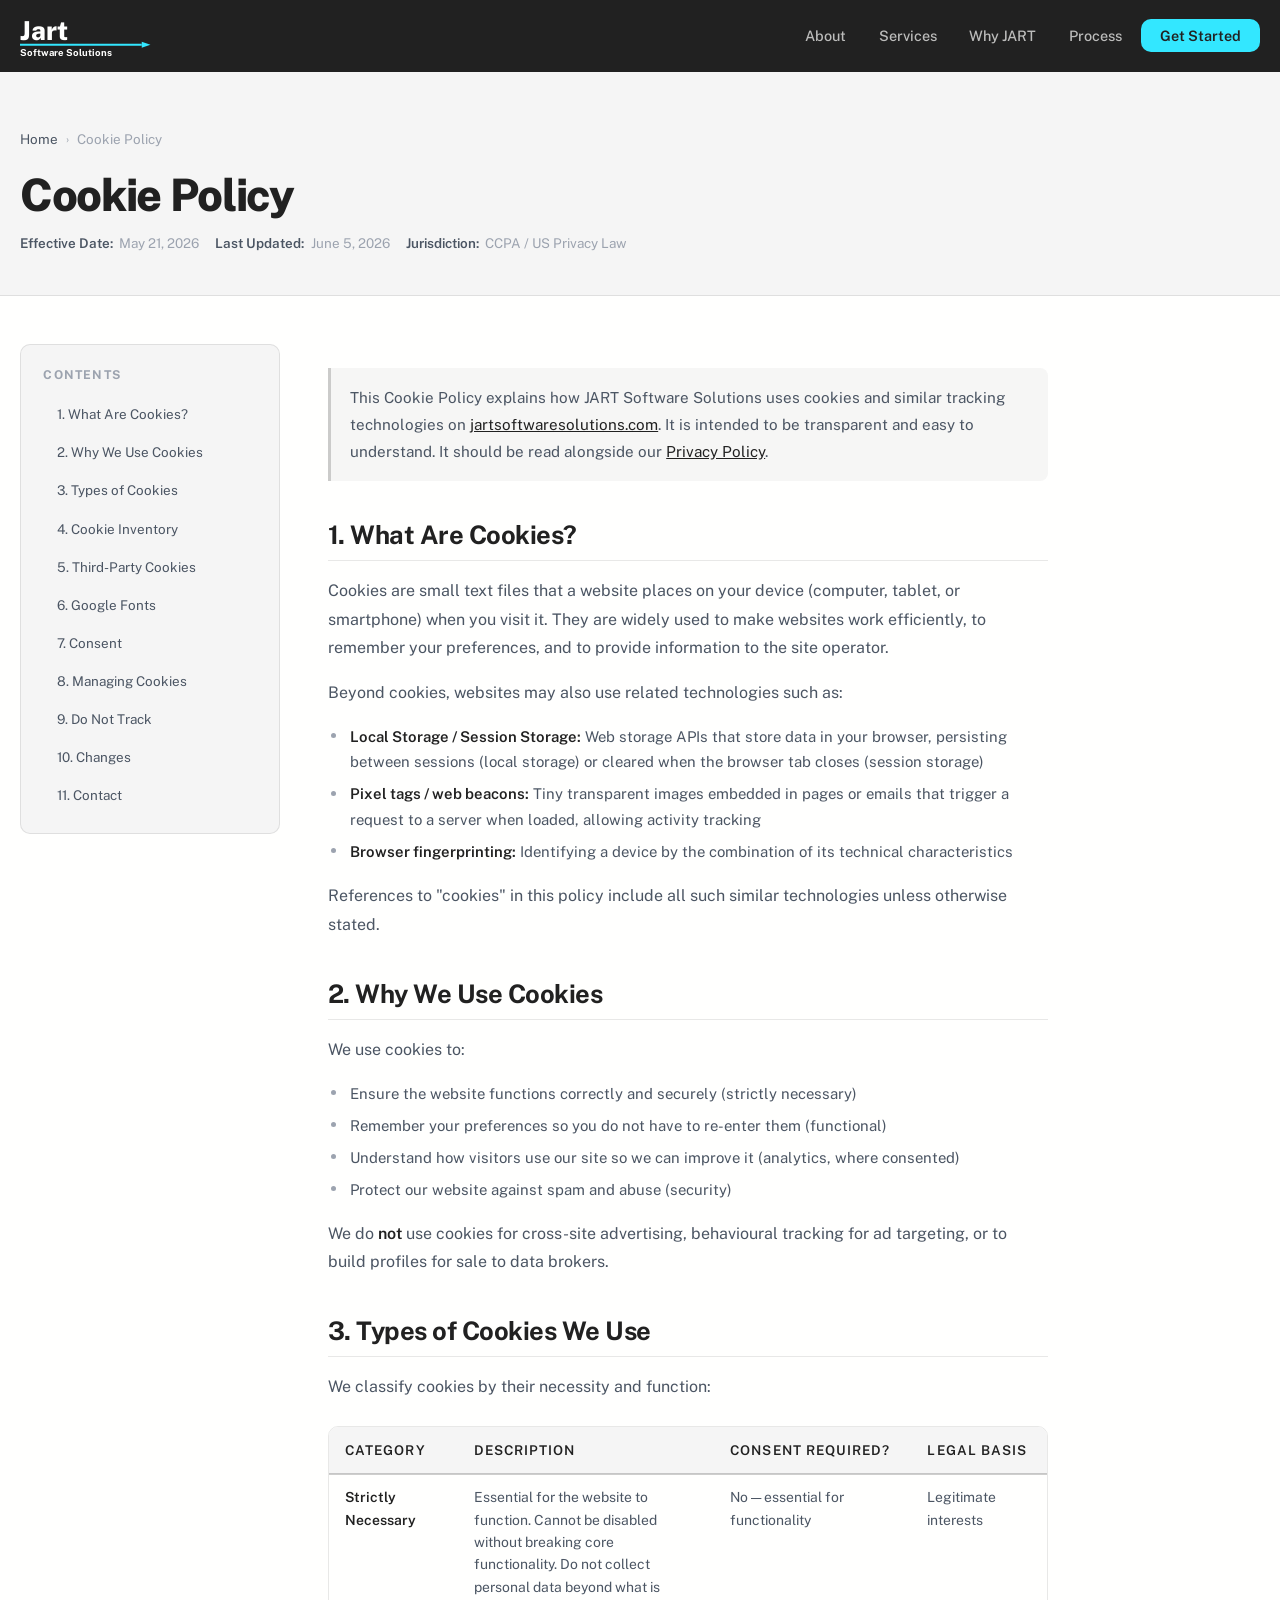
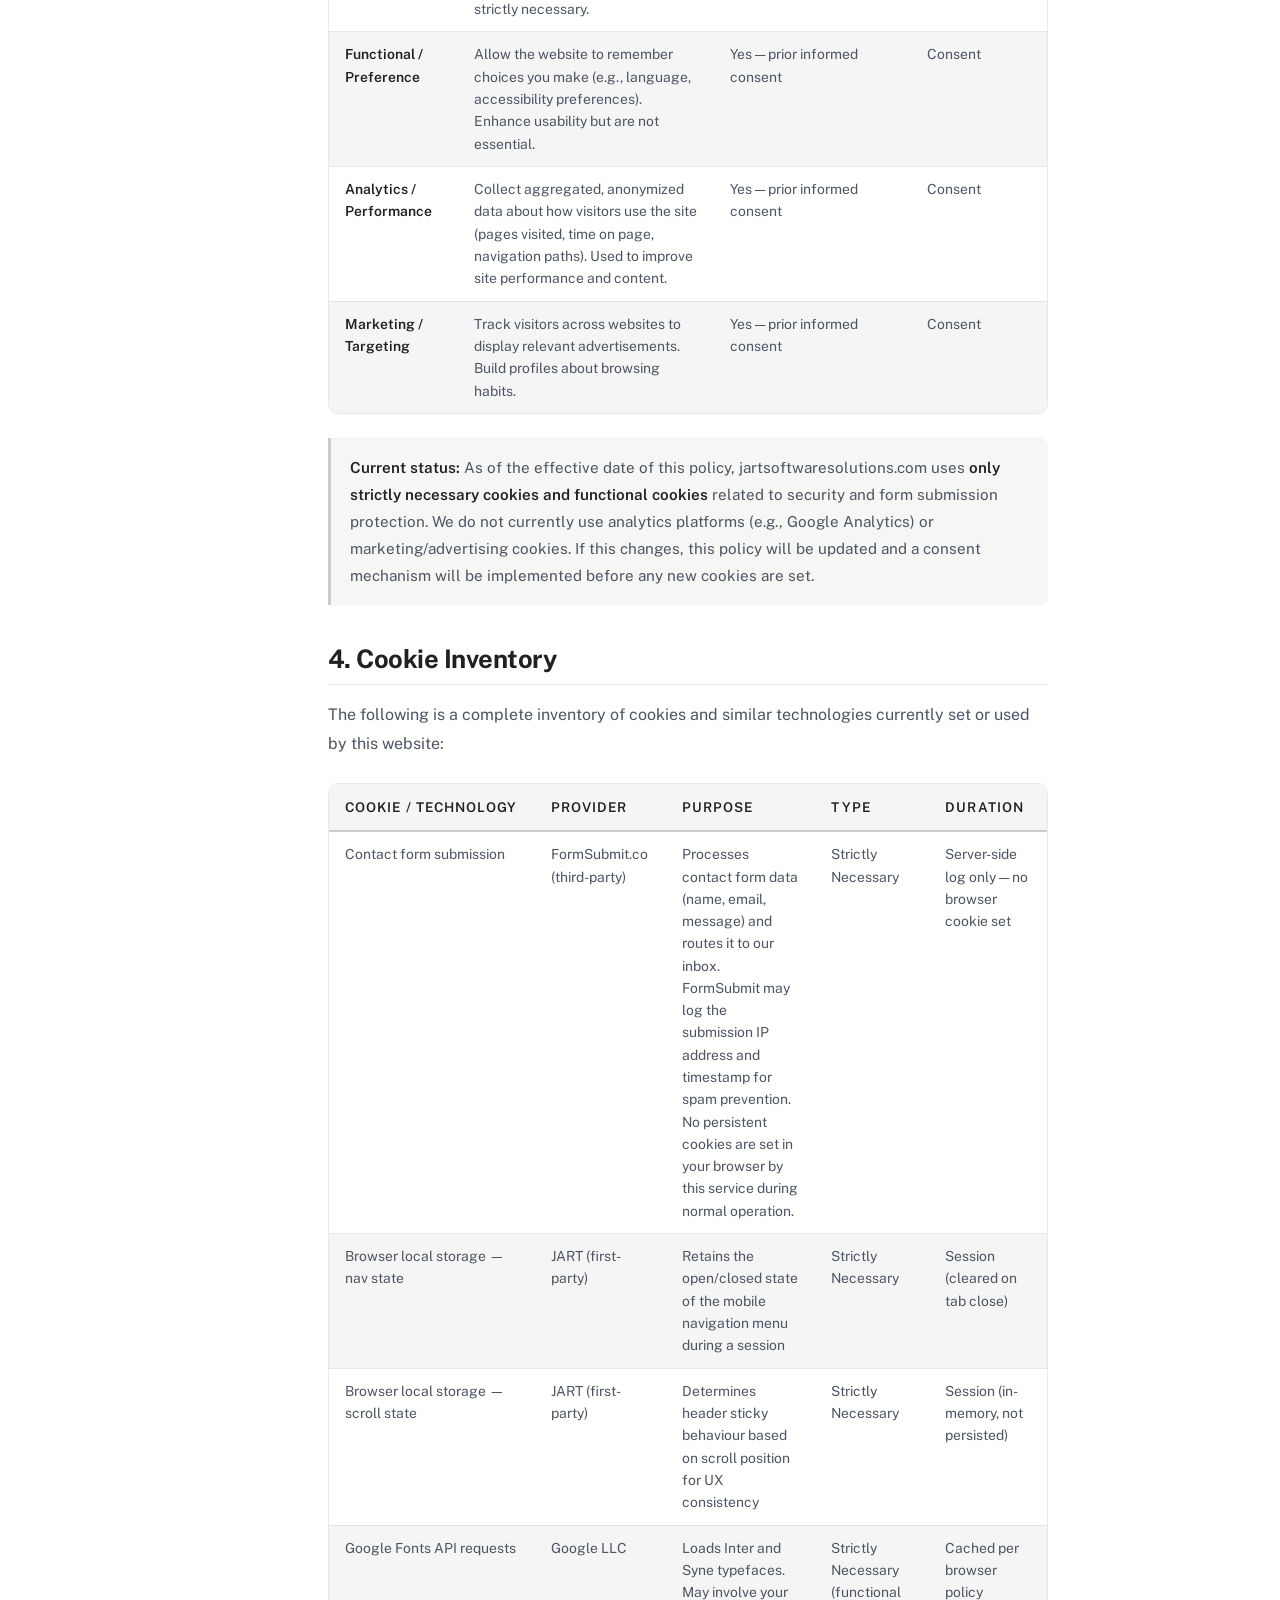
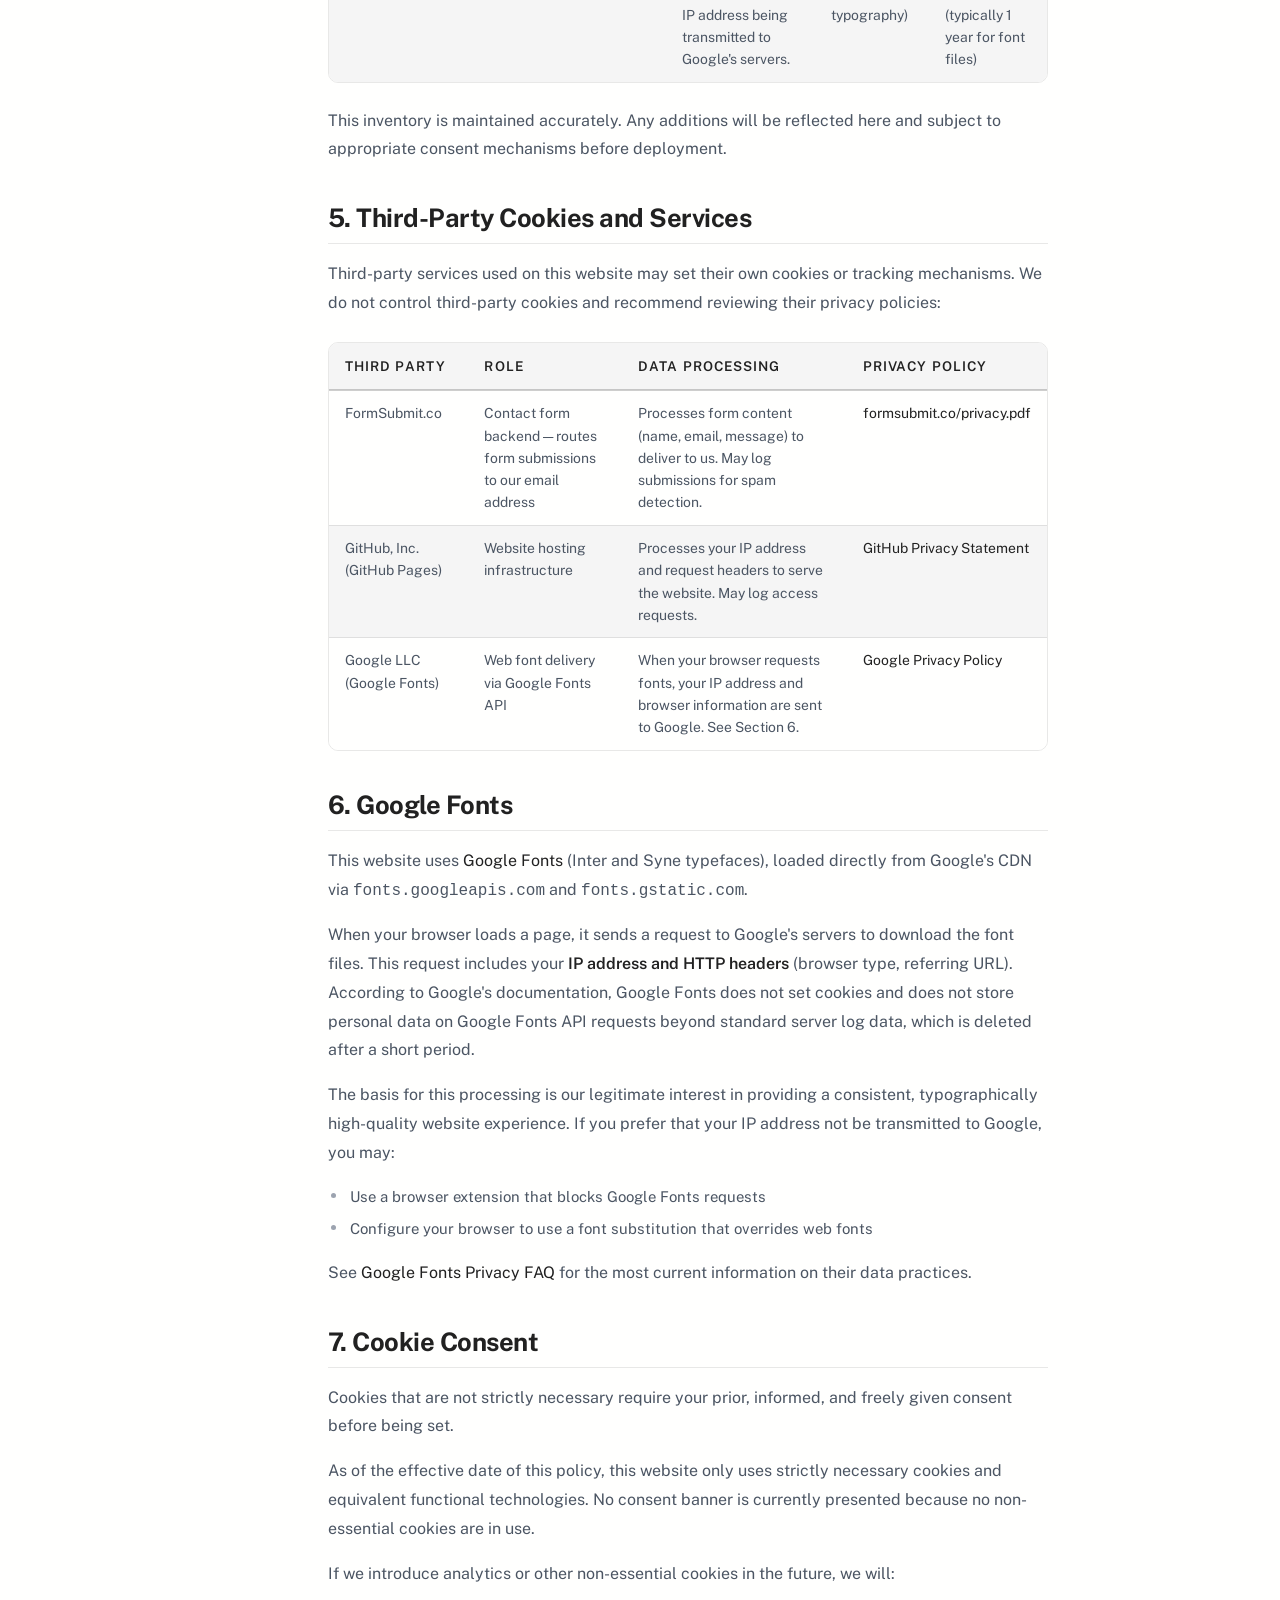
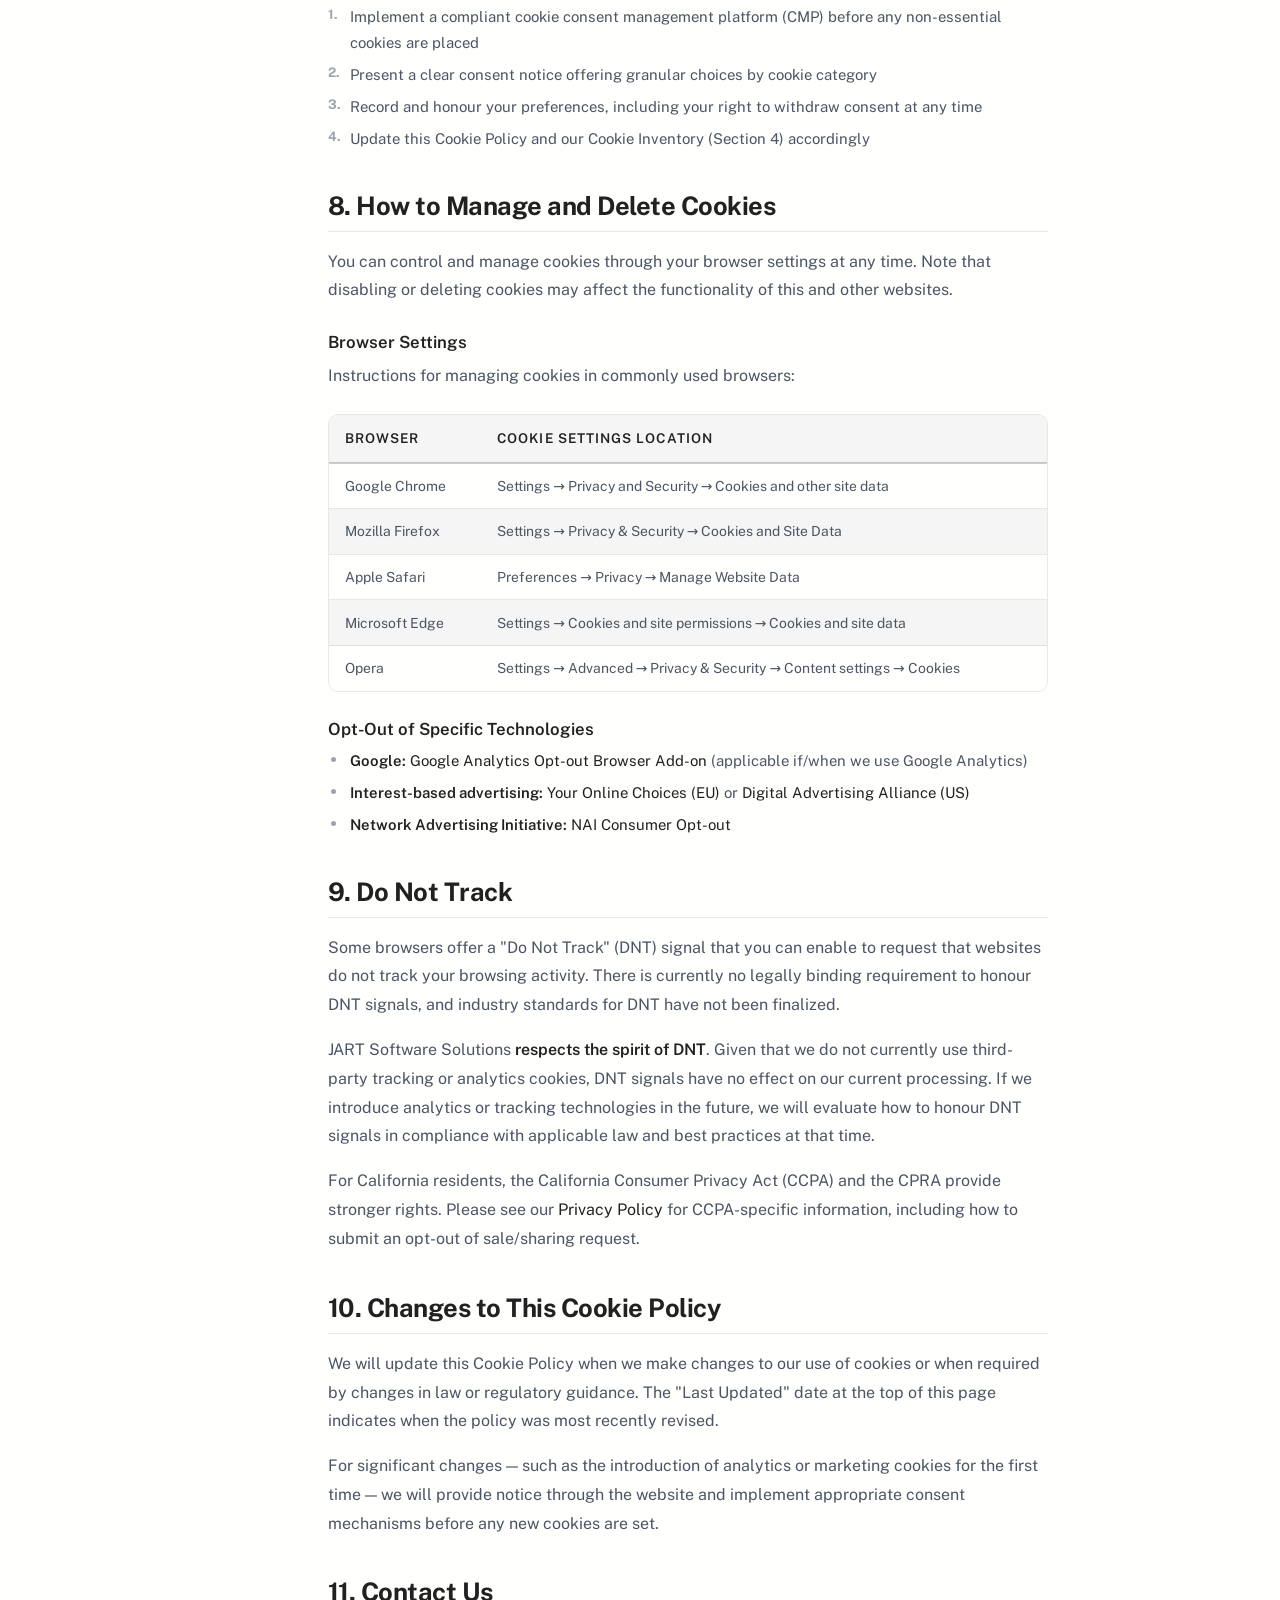
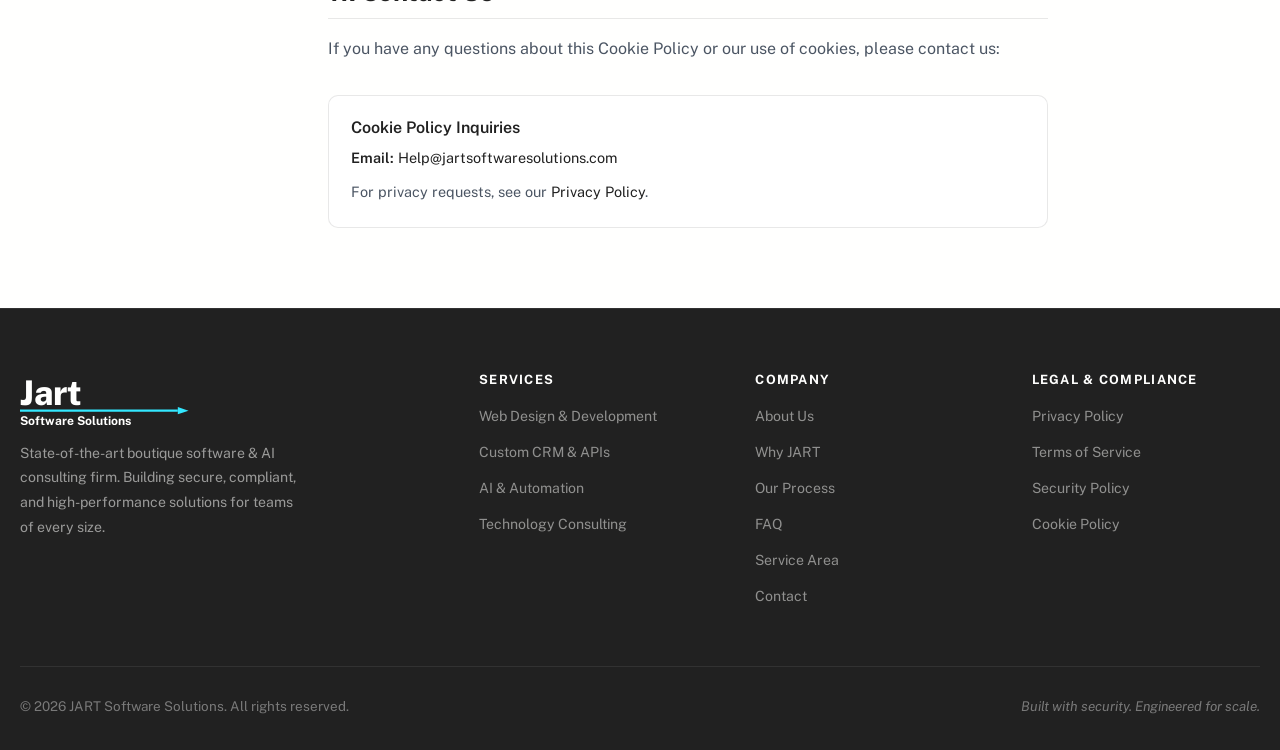
==== commit 6e90e9d8: "commit to main" ====
--- a/cookie-policy.html
+++ b/cookie-policy.html
@@ -10,26 +10,25 @@
   <title>Cookie Policy | JART Software Solutions</title>
   <link rel="preconnect" href="https://fonts.googleapis.com" />
   <link rel="preconnect" href="https://fonts.gstatic.com" crossorigin />
-  <link href="https://fonts.googleapis.com/css2?family=Inter:wght@300;400;500;600;700&family=Syne:wght@600;700;800&display=swap" rel="stylesheet" />
+  <link href="https://fonts.googleapis.com/css2?family=Public+Sans:wght@400;500;600;700;800&display=swap" rel="stylesheet" />
   <link rel="stylesheet" href="css/styles.css" />
 </head>
 <body>
+  <a href="#main-content" class="skip-link">Skip to main content</a>
 
   <header class="header" id="header">
     <nav class="nav container" aria-label="Main navigation">
-      <a href="index.html" class="nav__logo" aria-label="JART Software Solutions home">
-        <svg class="nav__logo-svg" width="30" height="24" viewBox="0 0 30 24" fill="none" xmlns="http://www.w3.org/2000/svg" aria-hidden="true">
-          <defs><linearGradient id="lg-cp-nav" x1="0" y1="0" x2="1" y2="1"><stop offset="0%" stop-color="#6366f1"/><stop offset="100%" stop-color="#06b6d4"/></linearGradient></defs>
-          <rect x="2" y="0.5" width="26" height="17" rx="2" fill="url(#lg-cp-nav)"/>
-          <rect x="4" y="2.5" width="22" height="13" rx="1" fill="#030b18"/>
-          <rect x="6.5" y="5.5" width="8" height="1.5" rx="0.75" fill="#818cf8" opacity="0.85"/>
-          <rect x="6.5" y="8.5" width="13" height="1.5" rx="0.75" fill="#22d3ee" opacity="0.65"/>
-          <rect x="6.5" y="11.5" width="5" height="1.5" rx="0.75" fill="#818cf8" opacity="0.5"/>
-          <rect x="10" y="17.5" width="10" height="1.5" rx="0.75" fill="url(#lg-cp-nav)" opacity="0.55"/>
-          <rect x="0" y="19" width="30" height="4" rx="2" fill="url(#lg-cp-nav)" opacity="0.9"/>
-          <rect x="11" y="20" width="8" height="2" rx="1" fill="rgba(255,255,255,0.2)"/>
-        </svg>
-        JART<span class="nav__logo-accent"> Software</span>
+            <a href="index.html" class="nav__logo" aria-label="JART Software Solutions home">
+        <svg class="nav__logo-svg" width="152" height="46" viewBox="0 0 152 46"
+           fill="none" xmlns="http://www.w3.org/2000/svg" aria-hidden="true">
+        <text x="0" y="28" font-size="30" font-family="'Public Sans',Arial,sans-serif"
+              font-weight="800" fill="#FFFFFE">Jart</text>
+        <!-- cyan arrow underline -->
+        <line x1="0" y1="33" x2="140" y2="33" stroke="#33E7FF" stroke-width="2.2"/>
+        <polygon points="140,29.5 150,33 140,36.5" fill="#33E7FF"/>
+        <text x="0" y="46" font-size="11" font-family="'Public Sans',Arial,sans-serif"
+              font-weight="700" fill="#FFFFFE">Software Solutions</text>
+      </svg>
       </a>
       <ul class="nav__links" id="navLinks" role="list">
         <li><a href="index.html#about"    class="nav__link">About</a></li>
@@ -46,7 +45,7 @@
     </nav>
   </header>
 
-  <main>
+  <main id="main-content">
     <section class="legal-hero">
       <div class="container">
         <nav class="legal-breadcrumb" aria-label="Breadcrumb">
@@ -68,8 +67,12 @@
         <div class="legal-layout">
 
           <aside class="legal-toc" aria-label="Table of contents">
-            <p class="legal-toc__title">Contents</p>
-            <ul class="legal-toc__list" role="list">
+            <p class="legal-toc__title" aria-hidden="true">Contents</p>
+            <button class="legal-toc__toggle" aria-expanded="false" aria-controls="tocList">
+              <span>Contents</span>
+              <svg class="legal-toc__toggle-icon" width="16" height="16" viewBox="0 0 24 24" fill="none" stroke="currentColor" stroke-width="2" aria-hidden="true"><polyline points="6 9 12 15 18 9"/></svg>
+            </button>
+            <ul class="legal-toc__list" id="tocList" role="list">
               <li><a href="#what-are-cookies"   class="legal-toc__link">1. What Are Cookies?</a></li>
               <li><a href="#why-we-use"         class="legal-toc__link">2. Why We Use Cookies</a></li>
               <li><a href="#types"              class="legal-toc__link">3. Types of Cookies</a></li>
@@ -114,12 +117,13 @@
             <p>We classify cookies by their necessity and function:</p>
             <div class="legal-table-wrap">
               <table class="legal-table">
+                <caption class="sr-only">Cookie types by category, description, consent requirement, and legal basis</caption>
                 <thead>
                   <tr>
-                    <th>Category</th>
-                    <th>Description</th>
-                    <th>Consent Required?</th>
-                    <th>Legal Basis</th>
+                    <th scope="col">Category</th>
+                    <th scope="col">Description</th>
+                    <th scope="col">Consent Required?</th>
+                    <th scope="col">Legal Basis</th>
                   </tr>
                 </thead>
                 <tbody>
@@ -159,13 +163,14 @@
             <p>The following is a complete inventory of cookies and similar technologies currently set or used by this website:</p>
             <div class="legal-table-wrap">
               <table class="legal-table">
+                <caption class="sr-only">Complete inventory of cookies and tracking technologies used on this website</caption>
                 <thead>
                   <tr>
-                    <th>Cookie / Technology</th>
-                    <th>Provider</th>
-                    <th>Purpose</th>
-                    <th>Type</th>
-                    <th>Duration</th>
+                    <th scope="col">Cookie / Technology</th>
+                    <th scope="col">Provider</th>
+                    <th scope="col">Purpose</th>
+                    <th scope="col">Type</th>
+                    <th scope="col">Duration</th>
                   </tr>
                 </thead>
                 <tbody>
@@ -206,12 +211,13 @@
             <p>Third-party services used on this website may set their own cookies or tracking mechanisms. We do not control third-party cookies and recommend reviewing their privacy policies:</p>
             <div class="legal-table-wrap">
               <table class="legal-table">
+                <caption class="sr-only">Third-party services, their roles, data processing, and privacy policies</caption>
                 <thead>
                   <tr>
-                    <th>Third Party</th>
-                    <th>Role</th>
-                    <th>Data Processing</th>
-                    <th>Privacy Policy</th>
+                    <th scope="col">Third Party</th>
+                    <th scope="col">Role</th>
+                    <th scope="col">Data Processing</th>
+                    <th scope="col">Privacy Policy</th>
                   </tr>
                 </thead>
                 <tbody>
@@ -264,8 +270,9 @@
             <p>Instructions for managing cookies in commonly used browsers:</p>
             <div class="legal-table-wrap">
               <table class="legal-table">
+                <caption class="sr-only">Browser cookie settings location by browser name</caption>
                 <thead>
-                  <tr><th>Browser</th><th>Cookie Settings Location</th></tr>
+                  <tr><th scope="col">Browser</th><th scope="col">Cookie Settings Location</th></tr>
                 </thead>
                 <tbody>
                   <tr>
@@ -311,7 +318,7 @@
             <p>If you have any questions about this Cookie Policy or our use of cookies, please contact us:</p>
             <div class="legal-contact-box">
               <h3>Cookie Policy Inquiries</h3>
-              <p><strong>Email:</strong> <a href="mailto:hello@jartsoftwaresolutions.com">hello@jartsoftwaresolutions.com</a></p>
+              <p><strong>Email:</strong> <a href="mailto:Help@jartsoftwaresolutions.com">Help@jartsoftwaresolutions.com</a></p>
               <p>For privacy requests, see our <a href="privacy-policy.html">Privacy Policy</a>.</p>
             </div>
 
@@ -326,18 +333,16 @@
       <div class="footer__grid">
         <div class="footer__brand">
           <a href="index.html" class="nav__logo footer__logo" aria-label="JART Software Solutions home">
-            <svg class="nav__logo-svg" width="30" height="24" viewBox="0 0 30 24" fill="none" xmlns="http://www.w3.org/2000/svg" aria-hidden="true">
-              <defs><linearGradient id="lg-cp-footer" x1="0" y1="0" x2="1" y2="1"><stop offset="0%" stop-color="#6366f1"/><stop offset="100%" stop-color="#06b6d4"/></linearGradient></defs>
-              <rect x="2" y="0.5" width="26" height="17" rx="2" fill="url(#lg-cp-footer)"/>
-              <rect x="4" y="2.5" width="22" height="13" rx="1" fill="#030b18"/>
-              <rect x="6.5" y="5.5" width="8" height="1.5" rx="0.75" fill="#818cf8" opacity="0.85"/>
-              <rect x="6.5" y="8.5" width="13" height="1.5" rx="0.75" fill="#22d3ee" opacity="0.65"/>
-              <rect x="6.5" y="11.5" width="5" height="1.5" rx="0.75" fill="#818cf8" opacity="0.5"/>
-              <rect x="10" y="17.5" width="10" height="1.5" rx="0.75" fill="url(#lg-cp-footer)" opacity="0.55"/>
-              <rect x="0" y="19" width="30" height="4" rx="2" fill="url(#lg-cp-footer)" opacity="0.9"/>
-              <rect x="11" y="20" width="8" height="2" rx="1" fill="rgba(255,255,255,0.2)"/>
-            </svg>
-            JART<span class="nav__logo-accent"> Software</span>
+            <svg class="footer__logo-svg" width="190" height="58" viewBox="0 0 190 58"
+              fill="none" xmlns="http://www.w3.org/2000/svg" aria-hidden="true">
+            <text x="0" y="36" font-size="38" font-family="'Public Sans',Arial,sans-serif"
+                  font-weight="800" fill="#FFFFFE">Jart</text>
+            <!-- cyan arrow underline -->
+            <line x1="0" y1="42" x2="176" y2="42" stroke="#33E7FF" stroke-width="2.5"/>
+            <polygon points="176,38 188,42 176,46" fill="#33E7FF"/>
+            <text x="0" y="58" font-size="13.5" font-family="'Public Sans',Arial,sans-serif"
+                  font-weight="700" fill="#FFFFFE">Software Solutions</text>
+          </svg>
           </a>
           <p class="footer__tagline-text">State-of-the-art boutique software &amp; AI consulting firm. Building secure, compliant, and high-performance solutions for teams of every size.</p>
         </div>
@@ -378,6 +383,10 @@
     </div>
   </footer>
 
-  <script src="js/main.js"></script>
+  <button class="back-to-top" aria-label="Back to top" aria-hidden="true">
+    <svg width="20" height="20" viewBox="0 0 24 24" fill="none" stroke="currentColor" stroke-width="2.5" aria-hidden="true"><polyline points="18 15 12 9 6 15"/></svg>
+  </button>
+
+  <script src="js/main.js" defer></script>
 </body>
 </html>
--- a/css/styles.css
+++ b/css/styles.css
@@ -1,12 +1,12 @@
 /* ============================================================
    JART Software Solutions — styles.css
-   Design system: Dark navy + Indigo + Cyan + Gold
+   Design system: Light mode 60/30/10 — Base / Structure / Accent
    ============================================================ */
 
 /* ── RESET ─────────────────────────────────────────────────── */
 *, *::before, *::after { box-sizing: border-box; margin: 0; padding: 0; }
 html { scroll-behavior: smooth; font-size: 16px; -webkit-text-size-adjust: 100%; }
-body { font-family: 'Inter', system-ui, sans-serif; background: var(--bg-primary); color: var(--text-primary); line-height: 1.65; overflow-x: hidden; }
+body { font-family: 'Public Sans', system-ui, sans-serif; background: var(--color-base); color: var(--text-primary); line-height: 1.65; overflow-x: hidden; }
 img, svg { display: block; max-width: 100%; }
 a { color: inherit; text-decoration: none; }
 ul, ol { list-style: none; }
@@ -16,68 +16,64 @@
 
 /* ── CSS CUSTOM PROPERTIES ──────────────────────────────────── */
 :root {
-  /* Backgrounds */
-  --bg-primary:    #030b18;
-  --bg-secondary:  #060f21;
-  --bg-card:       #0a1628;
-  --bg-card-hover: #0e1e38;
-  --bg-elevated:   #101f3a;
-
-  /* Brand colours */
-  --indigo:        #6366f1;
-  --indigo-light:  #818cf8;
-  --indigo-dim:    rgba(99, 102, 241, 0.12);
-  --cyan:          #06b6d4;
-  --cyan-light:    #22d3ee;
-  --cyan-dim:      rgba(6, 182, 212, 0.12);
-  --gold:          #f59e0b;
-  --gold-light:    #fbbf24;
-  --gold-dim:      rgba(245, 158, 11, 0.12);
+  /* 60 / 30 / 10 Brand Tokens */
+  --color-base:      #FFFFFE;   /* 60% — page canvas, cards, inputs */
+  --color-structure: #212121;   /* 30% — nav, body text, dark sections */
+  --color-accent:    #33E7FF;   /* 10% — CTAs only: buttons, focus rings, active links */
+
+  /* Surface tones (derived from base) */
+  --color-surface:   #F5F5F5;
+  --color-card:      #FFFFFF;
+  --color-card-hover:#FAFAFA;
+
+  /* Text */
+  --text-primary:    #212121;
+  --text-secondary:  #4B5563;
+  --text-muted:      #9CA3AF;
+  --text-on-dark:    #FFFFFE;
+  --text-on-accent:  #212121;
 
   /* Borders */
-  --border:        rgba(99, 102, 241, 0.14);
-  --border-hover:  rgba(99, 102, 241, 0.38);
-  --border-subtle: rgba(255, 255, 255, 0.06);
-
-  /* Text */
-  --text-primary:   #f0f4ff;
-  --text-secondary: #94a3b8;
-  --text-muted:     #4e637a;
+  --border:          rgba(33, 33, 33, 0.10);
+  --border-hover:    rgba(33, 33, 33, 0.22);
+  --border-subtle:   rgba(33, 33, 33, 0.06);
 
   /* Shadows */
-  --shadow-card:    0 4px 24px rgba(0, 0, 0, 0.4);
-  --shadow-glow-indigo: 0 0 40px rgba(99, 102, 241, 0.25);
-  --shadow-glow-cyan:   0 0 40px rgba(6, 182, 212, 0.20);
+  --shadow-card:     0 2px 16px rgba(33, 33, 33, 0.08);
+  --shadow-elevated: 0 8px 32px rgba(33, 33, 33, 0.12);
 
   /* Layout */
-  --container:   1200px;
-  --section-gap: 6rem;
-  --radius:      12px;
-  --radius-lg:   20px;
+  --container:   1240px;
+  --section-gap: 7.5rem;
+  --radius:      10px;
+  --radius-lg:   18px;
+
+  /* Typography */
+  --font: 'Public Sans', system-ui, sans-serif;
 
   /* Transitions */
   --ease: cubic-bezier(0.4, 0, 0.2, 1);
-  --transition: 0.3s var(--ease);
+  --transition: 0.25s var(--ease);
 }
 
 /* ── TYPOGRAPHY ─────────────────────────────────────────────── */
 h1, h2, h3, h4 {
-  font-family: 'Syne', sans-serif;
-  line-height: 1.15;
+  font-family: 'Public Sans', system-ui, sans-serif;
+  line-height: 1.12;
   font-weight: 700;
   color: var(--text-primary);
 }
-h1 { font-size: clamp(2.4rem, 5vw, 4rem); font-weight: 800; }
-h2 { font-size: clamp(1.9rem, 3.5vw, 2.8rem); }
-h3 { font-size: clamp(1.1rem, 2vw, 1.35rem); }
-h4 { font-size: 1rem; font-weight: 600; }
-p  { color: var(--text-secondary); }
-
+h1 { font-size: clamp(2.8rem, 5vw, 4.4rem); font-weight: 800; letter-spacing: -0.03em; }
+h2 { font-size: clamp(2rem, 3.5vw, 2.9rem); letter-spacing: -0.02em; }
+h3 { font-size: clamp(1.05rem, 2vw, 1.25rem); }
+h4 { font-size: 0.95rem; font-weight: 600; letter-spacing: 0.005em; }
+p  { color: var(--text-secondary); line-height: 1.75; }
+
+/* Replaces .gradient-text — italic emphasis, no color change */
+.text-emphasis,
 .gradient-text {
-  background: linear-gradient(135deg, var(--indigo-light) 0%, var(--cyan) 100%);
-  -webkit-background-clip: text;
-  -webkit-text-fill-color: transparent;
-  background-clip: text;
+  color: var(--text-primary);
+  font-style: italic;
 }
 
 /* ── LAYOUT ─────────────────────────────────────────────────── */
@@ -93,21 +89,27 @@
   margin-inline: auto;
   margin-bottom: 3.5rem;
 }
-.section__title  { margin-bottom: 1rem; }
-.section__subtitle { font-size: 1.1rem; color: var(--text-secondary); }
+.section__title  { margin-bottom: 1.1rem; }
+.section__subtitle { font-size: 1.1rem; line-height: 1.75; color: var(--text-secondary); max-width: 560px; margin-inline: auto; }
 
 .section__tag {
   display: inline-block;
-  font-size: 0.78rem;
-  font-weight: 600;
-  letter-spacing: 0.12em;
+  font-size: 0.72rem;
+  font-weight: 500;
+  letter-spacing: 0.14em;
   text-transform: uppercase;
-  color: var(--indigo-light);
-  background: var(--indigo-dim);
-  border: 1px solid rgba(99, 102, 241, 0.25);
-  padding: 0.35rem 0.9rem;
+  color: var(--text-secondary);
+  background: transparent;
+  border: 1px solid rgba(33, 33, 33, 0.18);
+  padding: 0.3rem 0.85rem;
   border-radius: 100px;
-  margin-bottom: 1rem;
+  margin-bottom: 1.1rem;
+}
+/* Section tag on dark section backgrounds */
+.section__tag--on-dark {
+  background: rgba(255, 255, 255, 0.10);
+  border-color: rgba(255, 255, 255, 0.25);
+  color: var(--text-on-dark);
 }
 
 /* ── BUTTONS ────────────────────────────────────────────────── */
@@ -117,32 +119,43 @@
   gap: 0.4rem;
   padding: 0.85rem 2rem;
   border-radius: var(--radius);
-  font-size: 0.95rem;
+  font-size: 0.9rem;
   font-weight: 600;
+  letter-spacing: 0.02em;
   transition: all var(--transition);
   white-space: nowrap;
   position: relative;
   overflow: hidden;
 }
 .btn--primary {
-  background: linear-gradient(135deg, var(--indigo), #4338ca);
-  color: #fff;
-  box-shadow: 0 4px 20px rgba(99, 102, 241, 0.35);
+  background: var(--color-accent);
+  color: var(--text-on-accent);
+  border: none;
 }
 .btn--primary:hover {
   transform: translateY(-2px);
-  box-shadow: 0 8px 32px rgba(99, 102, 241, 0.5);
+  box-shadow: 0 6px 20px rgba(51, 231, 255, 0.35);
 }
 .btn--primary:active { transform: translateY(0); }
 .btn--ghost {
   background: transparent;
   color: var(--text-primary);
-  border: 1px solid var(--border-hover);
+  border: 1.5px solid var(--color-structure);
 }
 .btn--ghost:hover {
-  background: var(--indigo-dim);
-  border-color: var(--indigo);
+  background: var(--color-structure);
+  color: var(--text-on-dark);
   transform: translateY(-2px);
+}
+/* Ghost variant for dark section backgrounds */
+.btn--ghost-dark {
+  background: transparent;
+  color: var(--text-on-dark);
+  border: 1.5px solid rgba(255, 255, 255, 0.4);
+}
+.btn--ghost-dark:hover {
+  background: rgba(255, 255, 255, 0.1);
+  border-color: rgba(255, 255, 255, 0.7);
 }
 .btn--full { width: 100%; justify-content: center; }
 
@@ -154,8 +167,8 @@
 /* ── SCROLL REVEAL ──────────────────────────────────────────── */
 .reveal {
   opacity: 0;
-  transform: translateY(28px);
-  transition: opacity 0.65s var(--ease), transform 0.65s var(--ease);
+  transform: translateY(16px);
+  transition: opacity 0.5s var(--ease), transform 0.5s var(--ease);
 }
 .reveal.is-visible {
   opacity: 1;
@@ -182,12 +195,6 @@
   0%, 100% { transform: translateY(0) rotate(var(--r, 0deg)); }
   50%       { transform: translateY(-8px) rotate(var(--r, 0deg)); }
 }
-@keyframes gradient-shift {
-  0%   { background-position: 0% 50%; }
-  50%  { background-position: 100% 50%; }
-  100% { background-position: 0% 50%; }
-}
-
 .spin { animation: spin 0.9s linear infinite; }
 
 /* ════════════════════════════════════════════════════════════
@@ -197,14 +204,12 @@
   position: fixed;
   top: 0; left: 0; right: 0;
   z-index: 1000;
-  transition: background var(--transition), box-shadow var(--transition), backdrop-filter var(--transition);
-  padding-block: 1.1rem;
+  background: var(--color-structure);
+  padding-block: 1rem;
+  transition: box-shadow var(--transition);
 }
 .header.is-scrolled {
-  background: rgba(3, 11, 24, 0.85);
-  backdrop-filter: blur(20px);
-  -webkit-backdrop-filter: blur(20px);
-  box-shadow: 0 1px 0 var(--border-subtle);
+  box-shadow: 0 2px 20px rgba(0, 0, 0, 0.25);
 }
 
 .nav {
@@ -214,21 +219,18 @@
   gap: 2rem;
 }
 
+/* Nav logo — SVG wordmark (Jart + cyan arrow + Software Solutions) */
 .nav__logo {
   display: flex;
   align-items: center;
-  gap: 0.55rem;
-  font-family: 'Syne', sans-serif;
-  font-size: 1.25rem;
-  font-weight: 800;
-  color: var(--text-primary);
   flex-shrink: 0;
+  text-decoration: none;
 }
 .nav__logo-svg {
-  flex-shrink: 0;
   display: block;
-}
-.nav__logo-accent { color: var(--indigo-light); }
+  height: 40px;
+  width: auto;
+}
 
 .nav__links {
   display: flex;
@@ -240,42 +242,52 @@
 .nav__link {
   font-size: 0.9rem;
   font-weight: 500;
-  color: var(--text-secondary);
+  color: rgba(255, 255, 254, 0.70);
   padding: 0.45rem 0.9rem;
   border-radius: 8px;
   transition: color var(--transition), background var(--transition);
 }
 .nav__link:hover,
-.nav__link:focus-visible { color: var(--text-primary); background: var(--border-subtle); }
+.nav__link:focus-visible { color: var(--text-on-dark); }
+.nav__link--active {
+  color: var(--text-on-dark);
+  text-decoration: underline;
+  text-decoration-color: var(--color-accent);
+  text-underline-offset: 3px;
+}
 .nav__link--cta {
-  color: #fff;
-  background: linear-gradient(135deg, var(--indigo), #4338ca);
+  background: var(--color-accent);
+  color: var(--text-on-accent);
   padding: 0.5rem 1.2rem;
   font-weight: 600;
-  box-shadow: 0 2px 14px rgba(99, 102, 241, 0.3);
+  border-radius: var(--radius);
 }
 .nav__link--cta:hover {
-  box-shadow: 0 4px 20px rgba(99, 102, 241, 0.5);
   transform: translateY(-1px);
-  background: linear-gradient(135deg, var(--indigo-light), var(--indigo));
-  color: #fff;
+  box-shadow: 0 4px 16px rgba(51, 231, 255, 0.35);
+  color: var(--text-on-accent);
 }
 
 /* Hamburger */
 .nav__toggle {
   display: none;
   flex-direction: column;
+  align-items: center;
+  justify-content: center;
   gap: 5px;
-  padding: 0.4rem;
+  /* WCAG 2.1 SC 2.5.5 — minimum 44×44px touch target */
+  min-width: 44px;
+  min-height: 44px;
+  padding: 0.6rem;
   border-radius: 8px;
   transition: background var(--transition);
 }
-.nav__toggle:hover { background: var(--border-subtle); }
+.nav__toggle:hover { background: rgba(255, 255, 255, 0.1); }
 .nav__toggle-bar {
   display: block;
   width: 22px;
   height: 2px;
-  background: var(--text-primary);
+  background: var(--text-on-dark);
   border-radius: 2px;
   transition: all var(--transition);
 }
@@ -283,6 +295,21 @@
 .nav__toggle[aria-expanded="true"] .nav__toggle-bar:nth-child(2) { opacity: 0; }
 .nav__toggle[aria-expanded="true"] .nav__toggle-bar:nth-child(3) { transform: translateY(-7px) rotate(-45deg); }
 
+
+/* ── Mobile nav backdrop overlay ─────────────────────────── */
+.nav__overlay {
+  position: fixed;
+  inset: 0;
+  background: rgba(0, 0, 0, 0.45);
+  z-index: 998;
+  opacity: 0;
+  pointer-events: none;
+  transition: opacity var(--transition);
+}
+.nav__overlay.is-open {
+  opacity: 1;
+  pointer-events: auto;
+}
 
 /* ════════════════════════════════════════════════════════════
    HERO
@@ -294,47 +321,37 @@
   align-items: center;
   overflow: hidden;
   padding-top: 5rem;
-  background: var(--bg-primary);
+  background: var(--color-base);
 }
 
 /* Decorative background */
 .hero__bg { position: absolute; inset: 0; pointer-events: none; }
 
+/* Subtle dot-grid on light background */
 .hero__grid {
   position: absolute;
   inset: 0;
-  background-image:
-    linear-gradient(rgba(99,102,241,0.04) 1px, transparent 1px),
-    linear-gradient(90deg, rgba(99,102,241,0.04) 1px, transparent 1px);
-  background-size: 56px 56px;
-  mask-image: radial-gradient(ellipse at center, black 30%, transparent 80%);
+  background-image: radial-gradient(circle, rgba(33,33,33,0.035) 1.5px, transparent 1.5px);
+  background-size: 40px 40px;
+  mask-image: radial-gradient(ellipse 70% 70% at 50% 50%, black 40%, transparent 80%);
 }
 
 .hero__orb {
   position: absolute;
   border-radius: 50%;
   filter: blur(80px);
-  animation: pulse-orb 8s ease-in-out infinite;
+  pointer-events: none;
 }
 .hero__orb--1 {
   width: 600px; height: 600px;
-  background: radial-gradient(circle, rgba(99,102,241,0.18) 0%, transparent 70%);
+  background: radial-gradient(circle, rgba(51,231,255,0.06) 0%, transparent 70%);
   top: -200px; right: -100px;
-  animation-delay: 0s;
 }
 .hero__orb--2 {
   width: 500px; height: 500px;
-  background: radial-gradient(circle, rgba(6,182,212,0.14) 0%, transparent 70%);
+  background: radial-gradient(circle, rgba(33,33,33,0.04) 0%, transparent 70%);
   bottom: -150px; left: -100px;
-  animation-delay: 3s;
-}
-.hero__orb--3 {
-  width: 300px; height: 300px;
-  background: radial-gradient(circle, rgba(245,158,11,0.08) 0%, transparent 70%);
-  top: 40%; left: 40%;
-  animation-delay: 5s;
-}
-
+}
 /* Content layout */
 .hero__container {
   position: relative;
@@ -352,36 +369,36 @@
   gap: 0.6rem;
   font-size: 0.82rem;
   font-weight: 500;
-  color: var(--cyan-light);
-  background: rgba(6, 182, 212, 0.08);
-  border: 1px solid rgba(6, 182, 212, 0.22);
+  color: var(--text-secondary);
+  background: rgba(33, 33, 33, 0.06);
+  border: 1px solid rgba(33, 33, 33, 0.15);
   padding: 0.45rem 1rem;
   border-radius: 100px;
   margin-bottom: 1.5rem;
 }
 .hero__badge-dot {
   width: 7px; height: 7px;
-  background: var(--cyan);
+  background: var(--color-accent);
   border-radius: 50%;
-  box-shadow: 0 0 8px var(--cyan);
+  box-shadow: 0 0 8px var(--color-accent);
   animation: pulse-orb 2s ease-in-out infinite;
 }
 
-.hero__title { margin-bottom: 1.4rem; letter-spacing: -0.02em; }
+.hero__title { margin-bottom: 1.4rem; letter-spacing: -0.025em; }
 
 .hero__subtitle {
-  font-size: 1.08rem;
-  line-height: 1.75;
+  font-size: 1.05rem;
+  line-height: 1.78;
   color: var(--text-secondary);
   margin-bottom: 2rem;
-  max-width: 540px;
+  max-width: 520px;
 }
 
 .hero__ctas {
   display: flex;
-  gap: 0.9rem;
+  gap: 0.75rem;
   flex-wrap: wrap;
-  margin-bottom: 3rem;
+  margin-bottom: 2.5rem;
 }
 
 .hero__stats {
@@ -389,22 +406,24 @@
   align-items: center;
   gap: 1.5rem;
   flex-wrap: wrap;
+  margin-top: 0;
 }
 .hero__stat { text-align: center; }
 .hero__stat-value {
   display: block;
-  font-family: 'Syne', sans-serif;
-  font-size: 1.4rem;
+  font-family: 'Public Sans', system-ui, sans-serif;
+  font-size: 1.55rem;
   font-weight: 800;
   color: var(--text-primary);
   line-height: 1;
-  margin-bottom: 0.25rem;
+  margin-bottom: 0.3rem;
+  font-variant-numeric: tabular-nums;
 }
 .hero__stat-label {
-  font-size: 0.75rem;
+  font-size: 0.68rem;
   color: var(--text-muted);
   text-transform: uppercase;
-  letter-spacing: 0.08em;
+  letter-spacing: 0.1em;
 }
 .hero__stat-divider {
   width: 1px;
@@ -413,86 +432,99 @@
   flex-shrink: 0;
 }
 
-/* Right — Terminal visual */
+/* Right — expertise panel */
 .hero__visual {
-  position: relative;
-  display: flex;
-  justify-content: center;
-  align-items: center;
-}
-
-.hero__terminal {
+  display: flex;
+  align-items: stretch;
+}
+
+.hero__panel {
   width: 100%;
-  max-width: 460px;
-  background: rgba(10, 22, 40, 0.85);
-  border: 1px solid var(--border);
+  background: var(--color-structure);
   border-radius: var(--radius-lg);
-  backdrop-filter: blur(12px);
-  box-shadow: var(--shadow-card), 0 0 0 1px var(--border-subtle) inset;
   overflow: hidden;
-  animation: float-up-down 6s ease-in-out infinite;
-}
-.terminal__header {
-  display: flex;
-  align-items: center;
-  gap: 0.5rem;
-  padding: 0.9rem 1.2rem;
-  background: rgba(255,255,255,0.03);
-  border-bottom: 1px solid var(--border-subtle);
-}
-.terminal__dot {
-  width: 12px; height: 12px;
-  border-radius: 50%;
-}
-.terminal__dot--red    { background: #ff5f57; }
-.terminal__dot--yellow { background: #febc2e; }
-.terminal__dot--green  { background: #28c840; }
-.terminal__title {
-  font-size: 0.78rem;
-  color: var(--text-muted);
-  margin-left: 0.5rem;
-  font-family: 'JetBrains Mono', 'Fira Code', monospace;
-}
-.terminal__body {
-  padding: 1.4rem 1.6rem;
-  font-family: 'JetBrains Mono', 'Fira Code', 'Courier New', monospace;
-  font-size: 0.82rem;
-  line-height: 1.9;
-}
-.terminal__line    { color: var(--text-secondary); }
-.t-indent          { padding-left: 1.5em; }
-.t-keyword         { color: #c678dd; }
-.t-var             { color: #e06c75; }
-.t-fn              { color: #61afef; }
-.t-str             { color: #98c379; }
-.t-bool            { color: #d19a66; }
-.t-key             { color: var(--text-primary); }
-.t-op              { color: var(--text-muted); }
-.t-comment         { color: #5c6370; font-style: italic; }
-.terminal__cursor  {
-  color: var(--cyan);
-  animation: cursor-blink 1.2s ease-in-out infinite;
-}
-
-/* Floating badges */
-.hero__floating-badge {
-  position: absolute;
-  display: flex;
-  align-items: center;
-  gap: 0.45rem;
-  font-size: 0.78rem;
-  font-weight: 600;
-  color: var(--text-primary);
-  background: rgba(10, 22, 40, 0.9);
-  border: 1px solid var(--border);
-  border-radius: 100px;
-  padding: 0.45rem 0.9rem;
-  backdrop-filter: blur(8px);
-  white-space: nowrap;
-}
-.hero__floating-badge--1 { top: 5%;  right: -8%;  --r: -3deg;  animation: badge-float 5s ease-in-out infinite; }
-.hero__floating-badge--2 { bottom: 20%; left: -10%; --r: 3deg;  animation: badge-float 5.5s ease-in-out infinite 0.8s; }
-.hero__floating-badge--3 { bottom: 5%;  right: -5%; --r: -2deg; animation: badge-float 4.8s ease-in-out infinite 1.5s; }
+  border-top: 2px solid var(--color-accent);
+  display: flex;
+  flex-direction: column;
+}
+
+.hero__panel-top {
+  padding: 1.8rem 2rem 1.6rem;
+  border-bottom: 1px solid rgba(255,255,255,0.07);
+}
+
+.hero__panel-tag {
+  display: block;
+  font-size: 0.65rem;
+  font-weight: 500;
+  letter-spacing: 0.16em;
+  text-transform: uppercase;
+  color: var(--color-accent);
+  margin-bottom: 0.55rem;
+}
+
+.hero__panel-sub {
+  font-size: 1.05rem;
+  font-weight: 700;
+  color: var(--text-on-dark);
+  line-height: 1.3;
+  letter-spacing: -0.01em;
+}
+
+.hero__panel-services {
+  display: grid;
+  grid-template-columns: 1fr 1fr;
+  flex: 1;
+}
+
+.hero__panel-service {
+  display: flex;
+  align-items: center;
+  padding: 0.95rem 1.6rem;
+  font-size: 0.83rem;
+  font-weight: 500;
+  color: rgba(255,255,254,0.72);
+  border-bottom: 1px solid rgba(255,255,255,0.05);
+  letter-spacing: 0.01em;
+  transition: color var(--transition), background var(--transition);
+}
+
+.hero__panel-service:nth-child(odd) {
+  border-right: 1px solid rgba(255,255,255,0.05);
+}
+
+.hero__panel-metrics {
+  display: grid;
+  grid-template-columns: repeat(3, 1fr);
+  border-top: 1px solid rgba(255,255,255,0.08);
+}
+
+.hero__panel-metric {
+  text-align: center;
+  padding: 1.3rem 0.75rem;
+  border-right: 1px solid rgba(255,255,255,0.06);
+}
+
+.hero__panel-metric:last-child { border-right: none; }
+
+.hero__panel-metric-val {
+  display: block;
+  font-size: 1.35rem;
+  font-weight: 800;
+  color: var(--color-accent);
+  line-height: 1;
+  margin-bottom: 0.3rem;
+  letter-spacing: -0.02em;
+  font-variant-numeric: tabular-nums;
+}
+
+.hero__panel-metric-lbl {
+  font-size: 0.62rem;
+  text-transform: uppercase;
+  letter-spacing: 0.1em;
+  color: rgba(255,255,254,0.38);
+  font-weight: 500;
+}
 
 /* Scroll indicator */
 .hero__scroll {
@@ -504,15 +536,51 @@
 .hero__scroll-line {
   width: 1px;
   height: 60px;
-  background: linear-gradient(to bottom, transparent, var(--indigo-light), transparent);
+  background: linear-gradient(to bottom, transparent, rgba(33,33,33,0.2), var(--color-accent), transparent);
   animation: float-up-down 2s ease-in-out infinite;
+}
+
+/* ── Trusted-by strip ── */
+.trusted-by {
+  background: var(--color-surface);
+  border-top: 1px solid var(--border);
+  border-bottom: 1px solid var(--border);
+  padding-block: 1.5rem;
+}
+.trusted-by__inner {
+  display: flex;
+  align-items: center;
+  gap: 2rem;
+  justify-content: center;
+  flex-wrap: wrap;
+}
+.trusted-by__label {
+  font-size: 0.82rem;
+  font-weight: 600;
+  color: var(--text-muted);
+  text-transform: uppercase;
+  letter-spacing: 0.08em;
+  white-space: nowrap;
+}
+.logo-placeholder {
+  display: flex;
+  align-items: center;
+  justify-content: center;
+  width: 120px;
+  height: 40px;
+  background: var(--border-subtle);
+  border: 1px solid var(--border);
+  border-radius: var(--radius);
+  font-size: 0.72rem;
+  color: var(--text-muted);
+  font-weight: 500;
 }
 
 
 /* ════════════════════════════════════════════════════════════
    ABOUT
 ════════════════════════════════════════════════════════════ */
-.about { background: var(--bg-secondary); }
+.about { background: var(--color-surface); }
 
 .about__grid {
   display: grid;
@@ -526,7 +594,7 @@
 .about__text {
   margin-bottom: 1.1rem;
   font-size: 1.02rem;
-  line-height: 1.8;
+  line-height: 1.80;
 }
 .about__text strong { color: var(--text-primary); font-weight: 600; }
 
@@ -540,11 +608,11 @@
   display: inline-flex;
   align-items: center;
   gap: 0.4rem;
-  font-size: 0.8rem;
+  font-size: 0.80rem;
   font-weight: 600;
-  color: var(--indigo-light);
-  background: var(--indigo-dim);
-  border: 1px solid rgba(99,102,241,0.22);
+  color: var(--text-primary);
+  background: rgba(33, 33, 33, 0.06);
+  border: 1px solid rgba(33, 33, 33, 0.14);
   padding: 0.4rem 0.85rem;
   border-radius: 100px;
 }
@@ -559,35 +627,35 @@
   align-items: flex-start;
   gap: 1.1rem;
   padding: 1.4rem;
-  background: var(--bg-card);
+  background: var(--color-card);
   border: 1px solid var(--border);
   border-radius: var(--radius);
   transition: all var(--transition);
 }
-.about__card:hover { border-color: var(--border-hover); transform: translateX(4px); }
+.about__card:hover { border-color: var(--border-hover); transform: translateY(-3px); box-shadow: 0 6px 24px rgba(33,33,33,0.07); }
 .about__card h4 { margin-bottom: 0.35rem; color: var(--text-primary); }
 .about__card p  { font-size: 0.88rem; color: var(--text-secondary); }
 
 .about__card-icon {
-  font-size: 1.6rem;
+  font-size: 1.5rem;
   line-height: 1;
   flex-shrink: 0;
-  width: 44px; height: 44px;
+  width: 42px; height: 42px;
   display: flex;
   align-items: center;
   justify-content: center;
-  background: var(--bg-elevated);
+  background: var(--color-surface);
   border-radius: 10px;
 }
-.about__card--1 { border-left: 2px solid var(--indigo); }
-.about__card--2 { border-left: 2px solid var(--cyan); }
-.about__card--3 { border-left: 2px solid var(--gold); }
+.about__card--1,
+.about__card--2,
+.about__card--3 { border-left: 2px solid rgba(33,33,33,0.20); }
 
 
 /* ════════════════════════════════════════════════════════════
    SERVICES
 ════════════════════════════════════════════════════════════ */
-.services { background: var(--bg-primary); }
+.services { background: var(--color-base); }
 
 .services__grid {
   display: grid;
@@ -598,7 +666,7 @@
 
 /* ── Service Card ── */
 .service-card {
-  background: var(--bg-card);
+  background: var(--color-card);
   border: 1px solid var(--border);
   border-radius: var(--radius-lg);
   padding: 1.8rem;
@@ -607,13 +675,11 @@
   flex-direction: column;
 }
 .service-card:hover {
-  border-color: var(--border-hover);
-  background: var(--bg-card-hover);
-  transform: translateY(-4px);
-  box-shadow: var(--shadow-card);
-}
-.service-card--cyan:hover { border-color: rgba(6,182,212,0.4); }
-.service-card--gold:hover  { border-color: rgba(245,158,11,0.4); }
+  border-color: rgba(33,33,33,0.22);
+  background: var(--color-card);
+  transform: translateY(-5px);
+  box-shadow: 0 10px 36px rgba(33,33,33,0.09);
+}
 
 .service-card__icon {
   width: 52px; height: 52px;
@@ -623,24 +689,41 @@
   border-radius: 12px;
   margin-bottom: 1.2rem;
   flex-shrink: 0;
-}
-.service-card__icon--blue     { background: var(--indigo-dim); color: var(--indigo-light); border: 1px solid rgba(99,102,241,0.2); }
-.service-card__icon--cyan     { background: var(--cyan-dim);   color: var(--cyan-light);   border: 1px solid rgba(6,182,212,0.2); }
-.service-card__icon--gold     { background: var(--gold-dim);   color: var(--gold-light);   border: 1px solid rgba(245,158,11,0.2); }
+  background: rgba(33, 33, 33, 0.05);
+  border: 1px solid rgba(33, 33, 33, 0.12);
+  color: var(--text-primary);
+}
+/* Keep class names for JS hook compatibility — unified style */
+.service-card__icon--blue,
+.service-card__icon--cyan,
+.service-card__icon--gold,
 .service-card__icon--gradient {
-  background: linear-gradient(135deg, var(--indigo-dim), var(--cyan-dim));
-  color: var(--indigo-light);
-  border: 1px solid rgba(99,102,241,0.25);
+  background: rgba(33, 33, 33, 0.05);
+  border: 1px solid rgba(33, 33, 33, 0.12);
+  color: var(--text-primary);
+}
+
+/* Numbered label replacing icon */
+.service-card__num {
+  display: block;
+  font-size: 0.68rem;
+  font-weight: 700;
+  letter-spacing: 0.14em;
+  color: var(--text-muted);
+  margin-bottom: 1rem;
+  font-variant-numeric: tabular-nums;
 }
 
 .service-card__title {
   font-size: 1.1rem;
-  margin-bottom: 0.75rem;
-  color: var(--text-primary);
+  margin-bottom: 0.7rem;
+  color: var(--text-primary);
+  letter-spacing: -0.01em;
 }
 .service-card__desc {
   font-size: 0.9rem;
   line-height: 1.72;
+  color: var(--text-secondary);
   margin-bottom: 1.1rem;
   flex-grow: 1;
 }
@@ -662,29 +745,31 @@
   position: absolute;
   left: 0;
   top: 0.55em;
-  width: 5px; height: 5px;
-  background: var(--indigo-light);
+  width: 3px; height: 3px;
+  background: var(--text-muted);
   border-radius: 50%;
 }
-.service-card--cyan .service-card__list li::before { background: var(--cyan-light); }
-.service-card--gold  .service-card__list li::before { background: var(--gold-light); }
 
 .service-card__link {
   font-size: 0.85rem;
   font-weight: 600;
-  color: var(--indigo-light);
+  color: var(--text-primary);
   margin-top: auto;
-  transition: color var(--transition), gap var(--transition);
+  transition: color var(--transition), text-decoration-color var(--transition);
   display: inline-flex;
   align-items: center;
   gap: 0.3rem;
-}
-.service-card__link:hover { color: var(--cyan-light); }
+  text-decoration: underline;
+  text-decoration-color: transparent;
+}
+.service-card__link:hover {
+  text-decoration-color: var(--color-accent);
+}
 
 /* ── Featured Service Card ── */
 .service-featured {
-  background: linear-gradient(135deg, rgba(99,102,241,0.08), rgba(6,182,212,0.06));
-  border: 1px solid rgba(99,102,241,0.28);
+  background: var(--color-surface);
+  border: 1.5px solid var(--border-hover);
   border-radius: var(--radius-lg);
   padding: 2.4rem;
   display: flex;
@@ -695,8 +780,8 @@
   transition: all var(--transition);
 }
 .service-featured:hover {
-  border-color: rgba(99,102,241,0.5);
-  box-shadow: var(--shadow-glow-indigo);
+  border-color: rgba(33, 33, 33, 0.35);
+  box-shadow: var(--shadow-elevated);
 }
 .service-featured__badge {
   position: absolute;
@@ -706,8 +791,8 @@
   font-weight: 700;
   letter-spacing: 0.1em;
   text-transform: uppercase;
-  color: #fff;
-  background: linear-gradient(135deg, var(--indigo), var(--cyan));
+  color: var(--text-on-dark);
+  background: var(--color-structure);
   padding: 0.3rem 0.85rem;
   border-radius: 100px;
 }
@@ -729,7 +814,7 @@
 /* ════════════════════════════════════════════════════════════
    WHY JART
 ════════════════════════════════════════════════════════════ */
-.why-us { background: var(--bg-secondary); }
+.why-us { background: var(--color-surface); }
 
 .why-us__grid {
   display: grid;
@@ -739,30 +824,30 @@
 
 .why-card {
   padding: 2rem;
-  background: var(--bg-card);
+  background: var(--color-card);
   border: 1px solid var(--border);
   border-radius: var(--radius-lg);
   position: relative;
   transition: all var(--transition);
 }
 .why-card:hover {
-  border-color: var(--border-hover);
-  background: var(--bg-card-hover);
-  transform: translateY(-4px);
-  box-shadow: var(--shadow-card);
+  border-color: rgba(33,33,33,0.22);
+  transform: translateY(-5px);
+  box-shadow: 0 10px 36px rgba(33,33,33,0.09);
 }
 
 .why-card__number {
-  font-family: 'Syne', sans-serif;
-  font-size: 3rem;
+  font-family: 'Public Sans', system-ui, sans-serif;
+  font-size: 2.8rem;
   font-weight: 800;
-  color: rgba(99,102,241,0.08);
+  color: rgba(33, 33, 33, 0.055);
   line-height: 1;
-  margin-bottom: 1rem;
-  letter-spacing: -0.04em;
+  margin-bottom: 0.9rem;
+  letter-spacing: -0.05em;
+  font-variant-numeric: tabular-nums;
 }
 .why-card__icon {
-  color: var(--indigo-light);
+  color: var(--text-primary);
   margin-bottom: 1rem;
 }
 .why-card h3 {
@@ -774,37 +859,132 @@
 
 
 /* ════════════════════════════════════════════════════════════
+   SOCIAL PROOF (New section — awaiting owner content)
+════════════════════════════════════════════════════════════ */
+.social-proof {
+  background: var(--color-structure);
+  padding-block: var(--section-gap);
+}
+.social-proof .section__header { margin-bottom: 3rem; }
+.social-proof .section__subtitle { color: rgba(255, 255, 254, 0.65); }
+
+.social-proof__metrics {
+  display: grid;
+  grid-template-columns: repeat(3, 1fr);
+  gap: 0;
+  margin-bottom: 3.5rem;
+  border: 1px solid rgba(255,255,255,0.10);
+  border-radius: var(--radius-lg);
+  overflow: hidden;
+}
+.social-proof__metric {
+  text-align: center;
+  padding: 3rem 2rem;
+  background: rgba(255, 255, 255, 0.025);
+  border-right: 1px solid rgba(255,255,255,0.10);
+}
+.social-proof__metric:last-child { border-right: none; }
+.social-proof__metric-value {
+  display: block;
+  font-family: 'Public Sans', system-ui, sans-serif;
+  font-size: clamp(3rem, 5vw, 4.2rem);
+  font-weight: 800;
+  color: var(--color-accent);
+  line-height: 1;
+  margin-bottom: 0.75rem;
+  letter-spacing: -0.03em;
+  font-variant-numeric: tabular-nums;
+}
+.social-proof__metric-label {
+  display: block;
+  font-size: 0.78rem;
+  font-weight: 500;
+  text-transform: uppercase;
+  letter-spacing: 0.12em;
+  color: rgba(255,255,254,0.55);
+}
+
+/* Methodology badges */
+.social-proof__methodologies {
+  display: flex;
+  flex-wrap: wrap;
+  justify-content: center;
+  gap: 0.75rem;
+  margin-top: 2.5rem;
+}
+.methodology-badge {
+  display: inline-block;
+  font-family: 'Public Sans', sans-serif;
+  font-size: 0.70rem;
+  font-weight: 500;
+  letter-spacing: 0.14em;
+  text-transform: uppercase;
+  color: rgba(255, 255, 254, 0.45);
+  border: 1px solid rgba(255, 255, 255, 0.12);
+  border-radius: 3px;
+  padding: 0.5rem 1.1rem;
+}
+
+/* Legacy — kept for backward compat if referenced elsewhere */
+.social-proof__attribution {
+  font-size: 0.84rem;
+  color: rgba(255, 255, 254, 0.55);
+}
+
+
+/* ════════════════════════════════════════════════════════════
    PROCESS
 ════════════════════════════════════════════════════════════ */
-.process { background: var(--bg-primary); }
-
+.process { background: var(--color-base); }
+
+/* Desktop: horizontal 5-column grid */
 .process__steps {
-  display: flex;
-  flex-direction: column;
-  gap: 0;
-  max-width: 780px;
+  display: grid;
+  grid-template-columns: repeat(5, 1fr);
+  gap: 1rem;
+  max-width: 100%;
   margin-inline: auto;
   counter-reset: steps;
 }
 
 .process__step {
-  display: grid;
-  grid-template-columns: 80px 1fr;
-  gap: 1.5rem;
-  padding-bottom: 3rem;
-}
-.process__step:last-child { padding-bottom: 0; }
+  display: flex;
+  flex-direction: column;
+  padding: 1.8rem 1.4rem;
+  background: var(--color-card);
+  border: 1px solid var(--border);
+  border-top: 2px solid transparent;
+  border-radius: var(--radius);
+  position: relative;
+  transition: border-top-color var(--transition), box-shadow var(--transition);
+}
+.process__step:hover {
+  border-top-color: var(--color-structure);
+  box-shadow: 0 6px 24px rgba(33,33,33,0.07);
+}
+
+/* Horizontal connector line between steps */
+.process__step:not(:last-child)::after {
+  content: '';
+  position: absolute;
+  top: 2.8rem;
+  right: -0.5rem;
+  width: 1rem;
+  height: 1px;
+  border-top: 1px dashed rgba(33, 33, 33, 0.15);
+  z-index: 1;
+}
 
 .process__step-marker {
   display: flex;
-  flex-direction: column;
-  align-items: center;
+  align-items: center;
+  margin-bottom: 1rem;
 }
 .process__step-num {
-  width: 52px; height: 52px;
-  background: linear-gradient(135deg, var(--indigo), #4338ca);
-  color: #fff;
-  font-family: 'Syne', sans-serif;
+  width: 48px; height: 48px;
+  background: var(--color-structure);
+  color: var(--text-on-dark);
+  font-family: 'Public Sans', system-ui, sans-serif;
   font-size: 0.9rem;
   font-weight: 800;
   border-radius: 50%;
@@ -812,25 +992,18 @@
   align-items: center;
   justify-content: center;
   flex-shrink: 0;
-  box-shadow: 0 4px 20px rgba(99,102,241,0.4);
-}
-.process__step-line {
-  width: 2px;
-  flex: 1;
-  background: linear-gradient(to bottom, var(--indigo), transparent);
-  margin-top: 0.5rem;
-  min-height: 2rem;
-}
-
-.process__step-body { padding-top: 0.6rem; padding-bottom: 1.5rem; }
-.process__step-body h3 { margin-bottom: 0.55rem; color: var(--text-primary); }
-.process__step-body p  { font-size: 0.95rem; line-height: 1.78; }
+}
+.process__step-line { display: none; }
+
+.process__step-body { padding-top: 0; padding-bottom: 0; }
+.process__step-body h3 { font-size: 1rem; margin-bottom: 0.55rem; color: var(--text-primary); font-weight: 600; }
+.process__step-body p  { font-size: 0.88rem; line-height: 1.75; }
 
 
 /* ════════════════════════════════════════════════════════════
    CONTACT
 ════════════════════════════════════════════════════════════ */
-.contact { background: var(--bg-secondary); }
+.contact { background: var(--color-base); }
 
 .contact__grid {
   display: grid;
@@ -852,29 +1025,31 @@
 }
 .contact__info-icon {
   width: 42px; height: 42px;
-  background: var(--indigo-dim);
-  border: 1px solid rgba(99,102,241,0.2);
+  background: rgba(33, 33, 33, 0.06);
+  border: 1px solid rgba(33, 33, 33, 0.12);
   border-radius: 10px;
   display: flex;
   align-items: center;
   justify-content: center;
-  color: var(--indigo-light);
+  color: var(--text-primary);
   flex-shrink: 0;
 }
 .contact__info-item h4 { margin-bottom: 0.25rem; color: var(--text-primary); }
 .contact__info-item p  { font-size: 0.9rem; }
 .contact__info-link {
   font-size: 0.9rem;
-  color: var(--indigo-light);
-  transition: color var(--transition);
-}
-.contact__info-link:hover { color: var(--cyan-light); }
+  color: var(--color-structure);
+  transition: color var(--transition), text-decoration-color var(--transition);
+  text-decoration: underline;
+  text-decoration-color: transparent;
+}
+.contact__info-link:hover { text-decoration-color: var(--color-accent); }
 
 .contact__promise {
   margin-top: 0.5rem;
   padding: 1.4rem;
-  background: var(--indigo-dim);
-  border: 1px solid rgba(99,102,241,0.2);
+  background: var(--color-surface);
+  border: 1px solid var(--border);
   border-radius: var(--radius);
 }
 .contact__promise h4 { color: var(--text-primary); margin-bottom: 0.5rem; }
@@ -882,10 +1057,10 @@
 
 /* Form */
 .contact__form {
-  background: var(--bg-card);
+  background: var(--color-card);
   border: 1px solid var(--border);
   border-radius: var(--radius-lg);
-  padding: 2.4rem;
+  padding: 2.6rem;
   display: flex;
   flex-direction: column;
   gap: 1.2rem;
@@ -906,11 +1081,11 @@
   font-weight: 600;
   color: var(--text-primary);
 }
-.form__label abbr { color: var(--indigo-light); }
+.form__label abbr { color: var(--text-muted); }
 
 .form__input {
   padding: 0.75rem 1rem;
-  background: var(--bg-elevated);
+  background: var(--color-surface);
   border: 1px solid var(--border);
   border-radius: 8px;
   color: var(--text-primary);
@@ -923,25 +1098,25 @@
 }
 .form__input::placeholder { color: var(--text-muted); }
 .form__input:focus {
-  border-color: var(--indigo);
-  box-shadow: 0 0 0 3px rgba(99,102,241,0.18);
-}
-.form__input.is-error { border-color: #f87171; box-shadow: 0 0 0 3px rgba(248,113,113,0.14); }
+  border-color: var(--color-accent);
+  box-shadow: 0 0 0 3px rgba(51, 231, 255, 0.25);
+}
+.form__input.is-error { border-color: #DC2626; box-shadow: 0 0 0 3px rgba(220, 38, 38, 0.15); }
 
 .form__select {
   cursor: pointer;
-  background-image: url("data:image/svg+xml,%3Csvg xmlns='http://www.w3.org/2000/svg' width='12' height='12' viewBox='0 0 24 24' fill='none' stroke='%2394a3b8' stroke-width='2'%3E%3Cpolyline points='6 9 12 15 18 9'/%3E%3C/svg%3E");
+  background-image: url("data:image/svg+xml,%3Csvg xmlns='http://www.w3.org/2000/svg' width='12' height='12' viewBox='0 0 24 24' fill='none' stroke='%239CA3AF' stroke-width='2'%3E%3Cpolyline points='6 9 12 15 18 9'/%3E%3C/svg%3E");
   background-repeat: no-repeat;
   background-position: right 1rem center;
   padding-right: 2.5rem;
 }
-.form__select option { background: #0e1e38; color: var(--text-primary); }
+.form__select option { background: var(--color-card); color: var(--text-primary); }
 
 .form__textarea { resize: vertical; min-height: 130px; }
 
 .form__error {
   font-size: 0.78rem;
-  color: #f87171;
+  color: #DC2626;
   min-height: 1em;
 }
 
@@ -952,24 +1127,24 @@
   line-height: 1.6;
 }
 .form__disclaimer-link {
-  color: var(--indigo-light);
+  color: var(--text-secondary);
   text-decoration: underline;
-  text-decoration-color: rgba(129,140,248,0.4);
-}
-.form__disclaimer-link:hover { color: var(--cyan-light); }
+  text-decoration-color: rgba(75, 85, 99, 0.4);
+}
+.form__disclaimer-link:hover { color: var(--text-primary); }
 
 .form__success {
   display: flex;
   align-items: flex-start;
   gap: 0.9rem;
-  background: rgba(16, 185, 129, 0.1);
-  border: 1px solid rgba(16, 185, 129, 0.3);
+  background: rgba(34, 197, 94, 0.08);
+  border: 1px solid rgba(34, 197, 94, 0.3);
   border-radius: var(--radius);
   padding: 1.2rem;
-  color: #34d399;
-}
-.form__success strong { color: #6ee7b7; display: block; margin-bottom: 0.25rem; }
-.form__success p { font-size: 0.88rem; color: #a7f3d0; }
+  color: #15803D;
+}
+.form__success strong { color: #15803D; display: block; margin-bottom: 0.25rem; }
+.form__success p { font-size: 0.88rem; color: #15803D; }
 .form__success[hidden] { display: none; }
 
 
@@ -977,8 +1152,8 @@
    FOOTER
 ════════════════════════════════════════════════════════════ */
 .footer {
-  background: var(--bg-primary);
-  border-top: 1px solid var(--border-subtle);
+  background: var(--color-structure);
+  border-top: 1px solid rgba(255, 255, 255, 0.08);
   padding-block: 4rem 2rem;
 }
 
@@ -989,33 +1164,62 @@
   margin-bottom: 3.5rem;
 }
 
-.footer__logo { margin-bottom: 1rem; }
+/* Logo accent color token */
+.nav__logo-accent { color: var(--color-accent); }
+
+/* Footer logo — SVG wordmark sizing */
+.footer__logo { display: inline-flex; margin-bottom: 1rem; text-decoration: none; }
+.footer__logo-svg { display: block; height: 52px; width: auto; }
+.footer__wordmark {
+  display: flex;
+  flex-direction: column;
+  gap: 0.2rem;
+}
+.footer__wordmark-name {
+  font-family: 'Public Sans', system-ui, sans-serif;
+  font-size: 1.5rem;
+  font-weight: 800;
+  color: var(--text-on-dark);
+  line-height: 1;
+}
+.footer__wordmark-tagline {
+  font-size: 0.78rem;
+  font-weight: 600;
+  color: rgba(255, 255, 254, 0.55);
+  letter-spacing: 0.03em;
+}
+
 .footer__tagline-text {
   font-size: 0.88rem;
   line-height: 1.75;
-  color: var(--text-muted);
+  color: rgba(255, 255, 254, 0.55);
   margin-bottom: 1.5rem;
   max-width: 280px;
 }
 
 .footer__col-title {
-  font-size: 0.82rem;
+  font-size: 0.80rem;
   font-weight: 700;
   text-transform: uppercase;
   letter-spacing: 0.1em;
-  color: var(--text-primary);
+  color: var(--text-on-dark);
   margin-bottom: 1rem;
 }
 .footer__links { display: flex; flex-direction: column; gap: 0.6rem; }
 .footer__link {
   font-size: 0.88rem;
-  color: var(--text-muted);
-  transition: color var(--transition);
-}
-.footer__link:hover { color: var(--text-secondary); }
+  color: rgba(255, 255, 254, 0.50);
+  transition: color var(--transition), text-decoration-color var(--transition);
+  text-decoration: underline;
+  text-decoration-color: transparent;
+}
+.footer__link:hover {
+  color: var(--text-on-dark);
+  text-decoration-color: var(--color-accent);
+}
 
 .footer__bottom {
-  border-top: 1px solid var(--border-subtle);
+  border-top: 1px solid rgba(255, 255, 255, 0.08);
   padding-top: 1.8rem;
   display: flex;
   justify-content: space-between;
@@ -1023,15 +1227,35 @@
   flex-wrap: wrap;
   gap: 0.5rem;
 }
-.footer__bottom p { font-size: 0.84rem; color: var(--text-muted); }
-.footer__bottom-tagline { color: var(--text-muted); font-style: italic; }
-
+.footer__bottom p { font-size: 0.84rem; color: rgba(255, 255, 254, 0.40); }
+.footer__bottom-tagline { color: rgba(255, 255, 254, 0.40); font-style: italic; }
+/* External link in footer */
+.footer__link--ext { color: rgba(255, 255, 254, 0.50); }
+
+
+/* ── Section anchor scroll offset (fixed header = ~72px) ───── */
+section[id] {
+  scroll-margin-top: 80px;
+}
+
+/* ── Inline-style replacements ─────────────────────────────── */
+/* AO AI dark section — title and accent span */
+.aoai .section__title {
+  color: var(--text-on-dark);
+}
+.aoai .section__title span {
+  color: var(--color-accent);
+}
+/* Social proof dark section — title */
+.social-proof .section__title {
+  color: var(--text-on-dark);
+}
 
 /* ════════════════════════════════════════════════════════════
    FOCUS VISIBLE (Accessibility)
 ════════════════════════════════════════════════════════════ */
 :focus-visible {
-  outline: 2px solid var(--indigo-light);
+  outline: 2.5px solid var(--color-accent);
   outline-offset: 3px;
   border-radius: 4px;
 }
@@ -1041,10 +1265,10 @@
    RESPONSIVE — Tablet (≤ 1024px)
 ════════════════════════════════════════════════════════════ */
 @media (max-width: 1024px) {
-  :root { --section-gap: 4.5rem; }
+  :root { --section-gap: 5rem; }
 
   .hero__container     { grid-template-columns: 1fr; gap: 3rem; padding-top: 4rem; }
-  .hero__visual        { display: none; }
+  .hero__visual        { width: 100%; max-width: 560px; margin-inline: auto; }
   .hero__content       { max-width: 680px; margin-inline: auto; text-align: center; }
   .hero__badge         { justify-content: center; }
   .hero__ctas          { justify-content: center; }
@@ -1056,6 +1280,12 @@
   .why-us__grid        { grid-template-columns: repeat(2, 1fr); }
   .contact__grid       { grid-template-columns: 1fr; gap: 2.5rem; }
 
+  /* Process: 3 columns on tablet */
+  .process__steps      { grid-template-columns: repeat(3, 1fr); }
+
+  .social-proof__metrics     { grid-template-columns: repeat(3, 1fr); }
+  .social-proof__testimonials { grid-template-columns: 1fr; }
+
   .footer__grid        { grid-template-columns: 1fr 1fr; gap: 2rem; }
   .footer__brand       { grid-column: 1 / -1; }
 
@@ -1074,8 +1304,7 @@
     top: 0; right: 0;
     width: min(320px, 85vw);
     height: 100dvh;
-    background: rgba(3, 11, 24, 0.97);
-    backdrop-filter: blur(20px);
+    background: var(--color-structure);
     flex-direction: column;
     align-items: flex-start;
     padding: 5.5rem 1.5rem 2rem;
@@ -1083,7 +1312,7 @@
     transform: translateX(100%);
     transition: transform var(--transition);
     z-index: 999;
-    border-left: 1px solid var(--border);
+    border-left: 1px solid rgba(255, 255, 255, 0.08);
     overflow-y: auto;
   }
   .nav__links.is-open { transform: translateX(0); }
@@ -1091,15 +1320,23 @@
     width: 100%;
     font-size: 1.05rem;
     padding: 0.75rem 1rem;
+    color: rgba(255, 255, 254, 0.70);
   }
-  .nav__link--cta { margin-top: 0.5rem; text-align: center; justify-content: center; }
+  .nav__link--cta { margin-top: 0.5rem; text-align: center; justify-content: center; width: 100%; }
   .nav__toggle { display: flex; z-index: 1000; }
 
   .hero__title { font-size: clamp(2rem, 9vw, 2.6rem); }
 
-  .services__grid { grid-template-columns: 1fr; }
-  .why-us__grid   { grid-template-columns: 1fr; }
-  .form__row      { grid-template-columns: 1fr; }
+  .services__grid      { grid-template-columns: 1fr; }
+  .why-us__grid        { grid-template-columns: 1fr; }
+  .form__row           { grid-template-columns: 1fr; }
+
+  /* Process: single column on mobile */
+  .process__steps      { grid-template-columns: 1fr; }
+  .process__step::after { display: none; }
+
+  .social-proof__metrics     { grid-template-columns: 1fr; }
+  .social-proof__testimonials { grid-template-columns: 1fr; }
 
   .footer__grid   { grid-template-columns: 1fr; gap: 2rem; }
   .footer__bottom { flex-direction: column; text-align: center; gap: 0.4rem; }
@@ -1110,8 +1347,6 @@
   .contact__form { padding: 1.4rem; }
   .service-featured { padding: 1.8rem 1.4rem; }
   .service-card__list--horizontal { flex-direction: column; }
-
-  .process__step { grid-template-columns: 60px 1fr; gap: 1rem; }
 }
 
 /* ════════════════════════════════════════════════════════════
@@ -1126,14 +1361,13 @@
 /* ════════════════════════════════════════════════════════════
    THE AO AI PLATFORM
 ════════════════════════════════════════════════════════════ */
-.section__tag--cyan {
-  color: var(--cyan-light);
-  background: var(--cyan-dim);
-  border-color: rgba(6, 182, 212, 0.25);
-}
+/* Dark section — uses --color-structure background */
+.aoai { background: var(--color-structure); }
+.aoai .section__subtitle { color: rgba(255, 255, 254, 0.70); }
+
 .aoai__card {
-  background: var(--bg-card);
-  border: 1px solid var(--border-hover);
+  background: rgba(255, 255, 255, 0.05);
+  border: 1px solid rgba(255, 255, 255, 0.12);
   border-radius: var(--radius-lg);
   padding: 3rem;
   position: relative;
@@ -1144,8 +1378,8 @@
   position: absolute;
   inset: 0;
   background:
-    radial-gradient(ellipse 65% 50% at 95% 5%,  rgba(99,102,241,0.10) 0%, transparent 60%),
-    radial-gradient(ellipse 40% 50% at  5% 95%, rgba(6,182,212,0.07)  0%, transparent 60%);
+    radial-gradient(ellipse 65% 50% at 95% 5%,  rgba(51,231,255,0.06) 0%, transparent 60%),
+    radial-gradient(ellipse 40% 50% at  5% 95%, rgba(51,231,255,0.04) 0%, transparent 60%);
   pointer-events: none;
 }
 .aoai__card-header {
@@ -1160,26 +1394,23 @@
 .aoai__brand-icon {
   width: 52px; height: 52px;
   border-radius: 14px;
-  background: linear-gradient(135deg, var(--indigo-dim), var(--cyan-dim));
-  border: 1px solid rgba(99,102,241,0.3);
+  background: rgba(255, 255, 255, 0.08);
+  border: 1px solid rgba(255, 255, 255, 0.15);
   display: flex; align-items: center; justify-content: center;
-  color: var(--cyan-light);
+  color: var(--color-accent);
   flex-shrink: 0;
 }
 .aoai__brand-name {
   display: block;
-  font-family: 'Syne', sans-serif;
+  font-family: 'Public Sans', system-ui, sans-serif;
   font-size: 1.6rem;
   font-weight: 800;
-  background: linear-gradient(135deg, var(--indigo-light), var(--cyan));
-  -webkit-background-clip: text;
-  -webkit-text-fill-color: transparent;
-  background-clip: text;
+  color: var(--text-on-dark);
 }
 .aoai__brand-sub {
   display: block;
   font-size: 0.85rem;
-  color: var(--text-secondary);
+  color: rgba(255, 255, 254, 0.55);
   font-weight: 500;
   letter-spacing: 0.03em;
   margin-top: 0.2rem;
@@ -1189,24 +1420,24 @@
   align-items: center;
   gap: 0.5rem;
   font-size: 0.85rem;
-  color: var(--cyan-light);
-  background: var(--cyan-dim);
-  border: 1px solid rgba(6,182,212,0.2);
+  color: var(--text-on-dark);
+  background: rgba(255, 255, 255, 0.08);
+  border: 1px solid rgba(255, 255, 255, 0.15);
   padding: 0.45rem 1rem;
   border-radius: 100px;
   font-weight: 500;
   transition: background var(--transition), border-color var(--transition);
 }
-.aoai__external-link:hover { background: rgba(6,182,212,0.2); border-color: rgba(6,182,212,0.45); }
+.aoai__external-link:hover { background: rgba(255, 255, 255, 0.14); border-color: rgba(255, 255, 255, 0.30); }
 .aoai__card-body {
   display: grid;
   grid-template-columns: 1fr 1fr;
   gap: 2rem;
   align-items: start;
 }
-.aoai__right { border-left: 1px solid var(--border); padding-left: 2rem; }
-.aoai__headline { font-size: clamp(1.2rem, 2.2vw, 1.6rem); font-weight: 700; margin-bottom: 1rem; line-height: 1.3; }
-.aoai__body { color: var(--text-secondary); line-height: 1.8; margin-bottom: 2rem; }
+.aoai__right { border-left: 1px solid rgba(255, 255, 255, 0.10); padding-left: 2rem; }
+.aoai__headline { font-size: clamp(1.2rem, 2.2vw, 1.6rem); font-weight: 700; margin-bottom: 1rem; line-height: 1.3; color: var(--text-on-dark); }
+.aoai__body { color: rgba(255, 255, 254, 0.70); line-height: 1.8; margin-bottom: 2rem; }
 .aoai__stats {
   display: grid;
   grid-template-columns: repeat(4, 1fr);
@@ -1216,105 +1447,99 @@
 .aoai__stat {
   text-align: center;
   padding: 1rem 0.75rem;
-  background: var(--bg-elevated);
-  border: 1px solid var(--border);
+  background: rgba(255, 255, 255, 0.05);
+  border: 1px solid rgba(255, 255, 255, 0.10);
   border-radius: var(--radius);
-  transition: border-color var(--transition), box-shadow var(--transition);
-}
-.aoai__stat:hover { border-color: rgba(99,102,241,0.35); box-shadow: 0 0 16px rgba(99,102,241,0.1); }
+  transition: border-color var(--transition);
+}
+.aoai__stat:hover { border-color: rgba(255, 255, 255, 0.22); }
 .aoai__stat-value {
   display: block;
-  font-family: 'Syne', sans-serif;
+  font-family: 'Public Sans', system-ui, sans-serif;
   font-size: 1.45rem;
   font-weight: 800;
-  background: linear-gradient(135deg, var(--indigo-light), var(--cyan));
-  -webkit-background-clip: text;
-  -webkit-text-fill-color: transparent;
-  background-clip: text;
-}
-.aoai__stat-label { display: block; font-size: 0.72rem; color: var(--text-muted); margin-top: 0.2rem; line-height: 1.3; }
+  color: var(--color-accent);
+}
+.aoai__stat-label { display: block; font-size: 0.72rem; color: rgba(255, 255, 254, 0.55); margin-top: 0.2rem; line-height: 1.3; }
 .aoai__ctas { display: flex; gap: 1rem; flex-wrap: wrap; }
 .aoai__features { display: flex; flex-direction: column; gap: 1.35rem; }
-.aoai__feature { display: flex; gap: 0.875rem; align-items: flex-start; }
+.aoai__feature { display: flex; gap: 0.875rem; align-items: flex-start; padding-left: 0; border-left: 2px solid transparent; transition: border-left-color var(--transition), padding-left var(--transition); }
+.aoai__feature:hover { border-left-color: var(--color-accent); padding-left: 0.5rem; }
 .aoai__feature-icon {
   width: 38px; height: 38px;
   border-radius: 10px;
-  background: var(--indigo-dim);
-  border: 1px solid rgba(99,102,241,0.2);
+  background: rgba(255, 255, 255, 0.08);
+  border: 1px solid rgba(255, 255, 255, 0.12);
   display: flex; align-items: center; justify-content: center;
-  color: var(--indigo-light);
+  color: var(--color-accent);
   flex-shrink: 0;
 }
-.aoai__feature h4 { font-size: 0.925rem; margin-bottom: 0.2rem; }
-.aoai__feature p  { font-size: 0.84rem; color: var(--text-secondary); line-height: 1.65; }
-.aoai__feature-icon--cyan {
-  background: var(--cyan-dim);
-  border-color: rgba(6,182,212,0.2);
-  color: var(--cyan-light);
-}
+.aoai__feature h4 { font-size: 0.925rem; margin-bottom: 0.2rem; color: var(--text-on-dark); }
+.aoai__feature p  { font-size: 0.84rem; color: rgba(255, 255, 254, 0.65); line-height: 1.65; }
+.aoai__feature-icon--cyan { background: rgba(255, 255, 255, 0.08); color: var(--color-accent); }
 /* How It Works */
 .aoai__how {
   margin-top: 2rem;
-  background: var(--bg-card);
-  border: 1px solid var(--border-hover);
+  background: rgba(255, 255, 255, 0.04);
+  border: 1px solid rgba(255, 255, 255, 0.10);
   border-radius: var(--radius-lg);
   padding: 2.5rem 3rem;
 }
-.aoai__how-title { text-align: center; margin-bottom: 2.25rem; font-size: 1.4rem; font-weight: 700; }
+.aoai__how-title { text-align: center; margin-bottom: 2.25rem; font-size: 1.4rem; font-weight: 700; color: var(--text-on-dark); }
 .aoai__how-steps { display: grid; grid-template-columns: repeat(3, 1fr); gap: 2rem; }
 .aoai__how-step { text-align: center; position: relative; }
 .aoai__how-num {
-  width: 48px; height: 48px;
-  border-radius: 50%;
-  background: linear-gradient(135deg, var(--indigo), var(--cyan));
-  color: #fff;
-  font-family: 'Syne', sans-serif;
+  font-family: 'Public Sans', system-ui, sans-serif;
   font-weight: 800;
-  font-size: 1rem;
-  display: flex; align-items: center; justify-content: center;
-  margin: 0 auto 1.25rem;
+  font-size: 2.5rem;
+  color: rgba(255, 255, 255, 0.08);
+  margin: 0 auto 0.75rem;
+  line-height: 1;
 }
 .aoai__how-connector {
   position: absolute;
   top: 24px; right: -1rem;
-  width: 2rem; height: 2px;
-  background: linear-gradient(90deg, var(--indigo), var(--cyan));
-  opacity: 0.35;
-}
-.aoai__how-step h4 { margin-bottom: 0.65rem; font-size: 0.95rem; }
-.aoai__how-step p  { font-size: 0.875rem; color: var(--text-secondary); line-height: 1.65; }
+  width: 2rem; height: 1px;
+  border-top: 1px dashed rgba(255, 255, 255, 0.15);
+}
+.aoai__how-step h4 { margin-bottom: 0.65rem; font-size: 0.95rem; color: var(--text-on-dark); }
+.aoai__how-step p  { font-size: 0.875rem; color: rgba(255, 255, 254, 0.65); line-height: 1.65; }
 /* Integrations */
-.aoai__integrations { margin-top: 2.5rem; padding-top: 2.5rem; border-top: 1px solid var(--border); text-align: center; }
+.aoai__integrations { margin-top: 2.5rem; padding-top: 2.5rem; border-top: 1px solid rgba(255, 255, 255, 0.08); text-align: center; }
 .aoai__integrations-label {
   font-size: 0.78rem;
-  color: var(--text-muted);
+  color: rgba(255, 255, 254, 0.50);
   text-transform: uppercase;
   letter-spacing: 0.1em;
   font-weight: 600;
+  font-style: italic;
   margin-bottom: 1.25rem;
 }
 .aoai__chips { display: flex; flex-wrap: wrap; justify-content: center; gap: 0.55rem; margin-bottom: 1.75rem; }
 .aoai__chip {
-  background: var(--bg-elevated);
-  border: 1px solid var(--border);
+  background: rgba(255, 255, 255, 0.06);
+  border: 1px solid rgba(255, 255, 255, 0.12);
   border-radius: 100px;
   padding: 0.38rem 1rem;
   font-size: 0.815rem;
-  color: var(--text-secondary);
+  color: var(--text-on-dark);
   font-weight: 500;
-  transition: border-color var(--transition), color var(--transition);
-}
-.aoai__chip:hover { border-color: var(--border-hover); color: var(--text-primary); }
-.aoai__chip--more { background: var(--indigo-dim); border-color: rgba(99,102,241,0.3); color: var(--indigo-light); }
+  transition: border-color var(--transition);
+}
+.aoai__chip:hover { border-color: rgba(255, 255, 255, 0.28); }
+.aoai__chip--more { background: rgba(255, 255, 255, 0.04); color: rgba(255, 255, 254, 0.60); }
 .aoai__compliance { display: flex; justify-content: center; gap: 0.75rem; flex-wrap: wrap; }
-/* Footer external link */
-.footer__link--ext { color: var(--cyan-light); font-size: 0.84rem; }
-.footer__link--ext:hover { color: var(--cyan); }
+/* Compliance badges in AO AI dark section */
+.aoai .compliance__badge {
+  background: rgba(255, 255, 255, 0.08);
+  border-color: rgba(255, 255, 255, 0.15);
+  color: var(--text-on-dark);
+}
 /* AO AI responsive */
 @media (max-width: 1024px) {
   .aoai__card-body { grid-template-columns: 1fr; gap: 2rem; }
   .aoai__stats     { grid-template-columns: repeat(2, 1fr); }
-  .aoai__right     { border-left: none; padding-left: 0; border-top: 1px solid var(--border); padding-top: 2rem; }
+  .aoai__right     { border-left: none; padding-left: 0; border-top: 1px solid rgba(255, 255, 255, 0.10); padding-top: 2rem; }
 }
 @media (max-width: 768px) {
   .aoai__card { padding: 1.75rem; }
@@ -1331,6 +1556,7 @@
 /* ════════════════════════════════════════════════════════════
    SERVICE AREA
 ════════════════════════════════════════════════════════════ */
+.service-area { background: var(--color-surface); }
 .service-area__grid {
   display: grid;
   grid-template-columns: 1fr 1fr;
@@ -1339,12 +1565,11 @@
 @media (min-width: 1024px) {
   .service-area__grid { grid-template-columns: 1fr 1fr 1fr; }
 }
-.service-area__region,
-.service-area__cta {
-  background: var(--bg-card);
+.service-area__region {
+  background: var(--color-card);
   border: 1px solid var(--border);
-  border-radius: var(--radius);
-  padding: 2rem;
+  border-radius: var(--radius-lg);
+  padding: 1.8rem;
   transition: border-color var(--transition);
 }
 .service-area__region:hover { border-color: var(--border-hover); }
@@ -1358,16 +1583,16 @@
 .service-area__region-icon {
   width: 44px; height: 44px;
   border-radius: 12px;
-  background: var(--indigo-dim);
-  border: 1px solid rgba(99,102,241,0.2);
+  background: rgba(33, 33, 33, 0.06);
+  border: 1px solid rgba(33, 33, 33, 0.12);
   display: flex; align-items: center; justify-content: center;
-  color: var(--indigo-light);
+  color: var(--text-primary);
   flex-shrink: 0;
 }
 .service-area__region-icon--cyan {
-  background: var(--cyan-dim);
-  border-color: rgba(6,182,212,0.2);
-  color: var(--cyan-light);
+  background: rgba(33, 33, 33, 0.06);
+  border-color: rgba(33, 33, 33, 0.12);
+  color: var(--text-primary);
 }
 .service-area__list {
   list-style: none;
@@ -1389,12 +1614,13 @@
   transform: translateY(-50%);
   width: 5px; height: 5px;
   border-radius: 50%;
-  background: var(--indigo);
-  opacity: 0.7;
+  background: var(--text-muted);
 }
 .service-area__cta {
-  background: linear-gradient(135deg, rgba(99,102,241,0.08) 0%, rgba(6,182,212,0.04) 100%);
-  border-color: var(--border-hover);
+  background: var(--color-structure);
+  border: 1px solid transparent;
+  border-radius: var(--radius-lg);
+  padding: 1.8rem;
   display: flex;
   flex-direction: column;
   gap: 1.1rem;
@@ -1403,13 +1629,13 @@
 .service-area__cta-icon {
   width: 52px; height: 52px;
   border-radius: 14px;
-  background: var(--indigo-dim);
-  border: 1px solid rgba(99,102,241,0.25);
+  background: rgba(255, 255, 255, 0.08);
+  border: 1px solid rgba(255, 255, 255, 0.15);
   display: flex; align-items: center; justify-content: center;
-  color: var(--indigo-light);
-}
-.service-area__cta h3 { font-size: 1.15rem; margin: 0; }
-.service-area__cta p { color: var(--text-secondary); line-height: 1.75; font-size: 0.9375rem; margin: 0; }
+  color: var(--color-accent);
+}
+.service-area__cta h3 { font-size: 1.15rem; margin: 0; color: var(--text-on-dark); font-weight: 700; }
+.service-area__cta p { color: rgba(255, 255, 254, 0.70); line-height: 1.75; font-size: 0.9375rem; margin: 0; }
 @media (max-width: 640px) {
   .service-area__grid { grid-template-columns: 1fr; }
 }
@@ -1417,118 +1643,124 @@
 /* ════════════════════════════════════════════════════════════
    FAQ
 ════════════════════════════════════════════════════════════ */
+.faq { background: var(--color-base); }
 .faq__list { display:flex; flex-direction:column; gap:0.75rem; max-width:860px; margin:0 auto; }
-.faq__item { background:var(--bg-card); border:1px solid var(--border); border-radius:var(--radius); overflow:hidden; transition:border-color var(--transition); }
+.faq__item { background:var(--color-card); border:1px solid var(--border); border-radius:var(--radius); overflow:hidden; transition:border-color var(--transition); }
 .faq__item.is-open { border-color:var(--border-hover); }
-.faq__question { width:100%; display:flex; justify-content:space-between; align-items:center; gap:1rem; padding:1.25rem 1.5rem; text-align:left; font-size:1rem; font-weight:600; color:var(--text-primary); background:none; border:none; cursor:pointer; transition:color var(--transition); font-family:'Inter',sans-serif; }
-.faq__question:hover { color:var(--indigo-light); }
-.faq__icon { flex-shrink:0; width:24px; height:24px; border-radius:50%; border:1.5px solid var(--border-hover); display:flex; align-items:center; justify-content:center; color:var(--indigo-light); transition:transform var(--transition),border-color var(--transition),background var(--transition); }
-.faq__item.is-open .faq__icon { transform:rotate(45deg); border-color:var(--indigo); background:var(--indigo-dim); }
-.faq__answer { padding:0 1.5rem; max-height:0; overflow:hidden; transition:max-height 0.35s ease, padding-bottom 0.35s ease; }
+.faq__question { width:100%; display:flex; justify-content:space-between; align-items:center; gap:1rem; padding:1.2rem 1.4rem; text-align:left; font-size:1rem; font-weight:600; color:var(--text-primary); background:var(--color-card); border:none; cursor:pointer; transition:background var(--transition); font-family:'Public Sans',system-ui,sans-serif; }
+.faq__question:hover { background:var(--color-card-hover); border-color: var(--border-hover); }
+.faq__icon { flex-shrink:0; width:24px; height:24px; border-radius:50%; border:1.5px solid var(--border-hover); display:flex; align-items:center; justify-content:center; color:var(--text-muted); transition:transform var(--transition),border-color var(--transition),color var(--transition); }
+.faq__item.is-open .faq__icon { transform:rotate(45deg); border-color:var(--color-accent); color:var(--color-accent); }
+.faq__answer { padding:0 1.4rem; max-height:0; overflow:hidden; transition:max-height 0.35s ease, padding-bottom 0.35s ease; background: var(--color-surface); border-left: 2px solid var(--border); }
 .faq__item.is-open .faq__answer { max-height:500px; padding-bottom:1.375rem; }
-.faq__answer p { color:var(--text-secondary); line-height:1.75; font-size:0.9375rem; }
-.faq__answer p+p { margin-top:0.875rem; }
+.faq__answer p { color:var(--text-secondary); line-height:1.78; font-size:0.95rem; padding-top: 1.2rem; }
+.faq__answer p+p { margin-top:0.875rem; padding-top: 0; }
 .faq__answer strong { color:var(--text-primary); font-weight:600; }
 
 /* ════════════════════════════════════════════════════════════
    LEGAL PAGES
 ════════════════════════════════════════════════════════════ */
 .legal-hero {
-  background: var(--bg-secondary);
-  padding: 8rem 0 3.5rem;
-  border-bottom: 1px solid var(--border-subtle);
+  background: var(--color-surface);
+  padding: 8rem 0 2.5rem;
+  border-bottom: 1px solid var(--border);
 }
 .legal-breadcrumb {
   display: flex;
   align-items: center;
   gap: 0.5rem;
-  font-size: 0.82rem;
+  font-size: 0.84rem;
   color: var(--text-muted);
   margin-bottom: 1.25rem;
   flex-wrap: wrap;
 }
-.legal-breadcrumb a { color: var(--indigo-light); }
-.legal-breadcrumb a:hover { color: var(--cyan-light); }
+.legal-breadcrumb a { color: var(--text-secondary); }
+.legal-breadcrumb a:hover { text-decoration: underline; text-decoration-color: var(--color-accent); }
 .legal-breadcrumb__sep { color: var(--text-muted); font-size: 0.7rem; }
-.legal-hero__title { margin-bottom: 0.9rem; }
+.legal-hero__title { margin-bottom: 0.75rem; font-size: clamp(2rem, 4vw, 2.8rem); }
 .legal-hero__meta {
   display: flex;
   align-items: center;
-  gap: 1.5rem;
+  gap: 1rem;
   font-size: 0.84rem;
   color: var(--text-muted);
   flex-wrap: wrap;
 }
 .legal-hero__meta span { display: flex; align-items: center; gap: 0.4rem; }
-.legal-hero__meta strong { color: var(--text-secondary); font-weight: 500; }
-
-.legal-body { background: var(--bg-primary); padding-block: 4rem 5rem; }
+.legal-hero__meta strong { color: var(--text-secondary); font-weight: 600; }
+
+.legal-body { background: var(--color-base); padding-block: 3rem 5rem; }
 
 .legal-layout {
   display: grid;
-  grid-template-columns: 220px 1fr;
-  gap: 4rem;
+  grid-template-columns: 260px 1fr;
+  gap: 3rem;
   align-items: start;
 }
 
 /* Table of Contents */
 .legal-toc {
   position: sticky;
-  top: 5.5rem;
-  background: var(--bg-card);
+  top: 80px;
+  max-height: calc(100vh - 100px);
+  overflow-y: auto;
+  background: var(--color-surface);
   border: 1px solid var(--border);
   border-radius: var(--radius);
-  padding: 1.4rem;
+  padding: 1.2rem 1.4rem;
 }
 .legal-toc__title {
-  font-size: 0.72rem;
+  font-size: 0.76rem;
   font-weight: 700;
   text-transform: uppercase;
-  letter-spacing: 0.12em;
+  letter-spacing: 0.1em;
   color: var(--text-muted);
-  margin-bottom: 0.9rem;
-}
+  margin-bottom: 0.75rem;
+}
+/* Toggle hidden at desktop — shown only at ≤900px via media query */
+.legal-toc__toggle { display: none; }
 .legal-toc__list { display: flex; flex-direction: column; gap: 0.15rem; }
 .legal-toc__link {
-  font-size: 0.82rem;
-  color: var(--text-muted);
+  font-size: 0.84rem;
+  color: var(--text-secondary);
   padding: 0.32rem 0.7rem;
   border-radius: 6px;
   transition: all var(--transition);
   display: block;
-  line-height: 1.45;
+  line-height: 1.9;
   border-left: 2px solid transparent;
 }
 .legal-toc__link:hover,
 .legal-toc__link.is-active {
-  color: var(--indigo-light);
-  background: var(--indigo-dim);
-  border-left-color: var(--indigo-light);
+  color: var(--text-primary);
+  font-weight: 600;
+  border-left-color: var(--color-accent);
 }
 
 /* Content */
-.legal-content { min-width: 0; }
+.legal-content { min-width: 0; max-width: 720px; }
 .legal-content h2 {
-  font-size: 1.3rem;
-  color: var(--text-primary);
-  margin-top: 3rem;
+  font-size: clamp(1.3rem, 2.5vw, 1.6rem);
+  font-weight: 700;
+  color: var(--text-primary);
+  margin-top: 2.5rem;
   margin-bottom: 1rem;
   padding-bottom: 0.65rem;
-  border-bottom: 1px solid var(--border-subtle);
-  scroll-margin-top: 6rem;
+  border-bottom: 1px solid var(--border);
+  scroll-margin-top: 88px;
 }
 .legal-content > h2:first-child { margin-top: 0; }
 .legal-content h3 {
-  font-size: 1rem;
-  font-weight: 700;
+  font-size: 1.05rem;
+  font-weight: 600;
   color: var(--text-primary);
   margin-top: 1.75rem;
   margin-bottom: 0.6rem;
-  scroll-margin-top: 6rem;
+  scroll-margin-top: 88px;
 }
 .legal-content p {
-  font-size: 0.94rem;
-  line-height: 1.85;
+  font-size: 1rem;
+  line-height: 1.80;
   color: var(--text-secondary);
   margin-bottom: 1rem;
 }
@@ -1554,7 +1786,7 @@
   left: 0.2em;
   top: 0.62em;
   width: 5px; height: 5px;
-  background: var(--indigo-light);
+  background: var(--text-muted);
   border-radius: 50%;
 }
 .legal-content ol { counter-reset: legal-ol; }
@@ -1564,82 +1796,84 @@
   position: absolute;
   left: 0;
   font-size: 0.82rem;
-  color: var(--indigo-light);
+  color: var(--text-muted);
   font-weight: 700;
 }
 .legal-content strong { color: var(--text-primary); font-weight: 600; }
 .legal-content a {
-  color: var(--indigo-light);
+  color: var(--text-primary);
   text-decoration: underline;
-  text-decoration-color: rgba(129,140,248,0.35);
-}
-.legal-content a:hover { color: var(--cyan-light); }
+  text-decoration-color: transparent;
+  transition: text-decoration-color var(--transition);
+}
+.legal-content a:hover { text-decoration-color: var(--color-accent); }
 
 /* Callout blocks */
 .legal-note {
-  background: var(--indigo-dim);
-  border: 1px solid rgba(99,102,241,0.22);
-  border-left: 3px solid var(--indigo-light);
-  border-radius: 0 var(--radius) var(--radius) 0;
-  padding: 1rem 1.4rem;
+  background: rgba(33, 33, 33, 0.04);
+  border: none;
+  border-left: 3px solid rgba(33, 33, 33, 0.20);
+  border-radius: 0 8px 8px 0;
+  padding: 1rem 1.2rem;
   margin-block: 1.5rem;
 }
-.legal-note p { margin-bottom: 0; font-size: 0.91rem; }
+.legal-note p { margin-bottom: 0; font-size: 0.95rem; line-height: 1.78; }
+.legal-note a { color: var(--text-primary); text-decoration: underline; }
 
 .legal-warning {
-  background: rgba(245,158,11,0.07);
-  border: 1px solid rgba(245,158,11,0.22);
-  border-left: 3px solid var(--gold);
-  border-radius: 0 var(--radius) var(--radius) 0;
-  padding: 1rem 1.4rem;
+  background: rgba(245, 158, 11, 0.06);
+  border: none;
+  border-left: 3px solid rgba(245, 158, 11, 0.50);
+  border-radius: 0 8px 8px 0;
+  padding: 1rem 1.2rem;
   margin-block: 1.5rem;
 }
 .legal-warning p { margin-bottom: 0; font-size: 0.91rem; }
 
 /* Tables */
-.legal-table-wrap { overflow-x: auto; margin-block: 1.5rem; border-radius: var(--radius); }
+.legal-table-wrap { overflow-x: auto; margin-block: 1.5rem; border-radius: var(--radius); border: 1px solid var(--border); }
 .legal-table {
   width: 100%;
   border-collapse: collapse;
   font-size: 0.87rem;
+}
+.legal-table th {
+  background: var(--color-surface);
+  color: var(--text-primary);
+  font-weight: 600;
+  font-size: 0.84rem;
+  text-transform: uppercase;
+  letter-spacing: 0.08em;
+  padding: 0.75rem 1rem;
+  text-align: left;
+  border-bottom: 2px solid var(--border-hover);
+  white-space: nowrap;
+}
+.legal-table tbody tr:nth-child(odd)  td { background: var(--color-base); }
+.legal-table tbody tr:nth-child(even) td { background: var(--color-surface); }
+.legal-table td {
+  padding: 0.7rem 1rem;
+  color: var(--text-secondary);
+  border-bottom: 1px solid var(--border);
+  vertical-align: top;
+  line-height: 1.6;
+}
+.legal-table tr:last-child td { border-bottom: none; }
+.legal-table td strong { color: var(--text-primary); font-weight: 600; }
+
+/* Contact box */
+.legal-contact-box {
+  background: var(--color-card);
   border: 1px solid var(--border);
   border-radius: var(--radius);
-}
-.legal-table th {
-  background: var(--bg-elevated);
-  color: var(--text-primary);
-  font-weight: 700;
-  font-size: 0.78rem;
-  text-transform: uppercase;
-  letter-spacing: 0.07em;
-  padding: 0.75rem 1rem;
-  text-align: left;
-  border-bottom: 1px solid var(--border);
-  white-space: nowrap;
-}
-.legal-table td {
-  padding: 0.75rem 1rem;
-  color: var(--text-secondary);
-  border-bottom: 1px solid var(--border-subtle);
-  vertical-align: top;
-  line-height: 1.6;
-}
-.legal-table tr:last-child td { border-bottom: none; }
-.legal-table tr:hover td { background: var(--bg-card); }
-
-/* Contact box */
-.legal-contact-box {
-  background: var(--bg-card);
-  border: 1px solid var(--border);
-  border-radius: var(--radius);
-  padding: 1.6rem;
+  padding: 1.4rem;
   margin-top: 2rem;
 }
-.legal-contact-box h3 { margin-top: 0; margin-bottom: 0.75rem; font-size: 1rem; }
-.legal-contact-box p { margin-bottom: 0.5rem; font-size: 0.91rem; }
+.legal-contact-box h3 { margin-top: 0; margin-bottom: 0.5rem; font-size: 1rem; color: var(--text-primary); }
+.legal-contact-box p { margin-bottom: 0.5rem; font-size: 0.9rem; }
 .legal-contact-box p:last-child { margin-bottom: 0; }
-.legal-contact-box a { color: var(--indigo-light); }
-.legal-contact-box a:hover { color: var(--cyan-light); }
+.legal-contact-box a { color: var(--text-primary); text-decoration: underline; text-decoration-color: transparent; transition: text-decoration-color var(--transition); }
+.legal-contact-box a:hover { text-decoration-color: var(--color-accent); }
 
 /* Rights grid */
 .rights-grid {
@@ -1649,7 +1883,7 @@
   margin-block: 1.5rem;
 }
 .rights-card {
-  background: var(--bg-card);
+  background: var(--color-card);
   border: 1px solid var(--border);
   border-radius: var(--radius);
   padding: 1.2rem;
@@ -1661,7 +1895,7 @@
   font-weight: 700;
   text-transform: uppercase;
   letter-spacing: 0.1em;
-  color: var(--indigo-light);
+  color: var(--text-muted);
   margin-bottom: 0.4rem;
 }
 .rights-card h4 { font-size: 0.9rem; margin-bottom: 0.4rem; color: var(--text-primary); }
@@ -1679,19 +1913,109 @@
   font-weight: 700;
   padding: 0.3rem 0.8rem;
   border-radius: 100px;
-  border: 1px solid;
-}
-.framework-badge--blue  { color: var(--indigo-light); background: var(--indigo-dim); border-color: rgba(99,102,241,0.25); }
-.framework-badge--cyan  { color: var(--cyan-light);   background: var(--cyan-dim);   border-color: rgba(6,182,212,0.25); }
-.framework-badge--gold  { color: var(--gold-light);   background: var(--gold-dim);   border-color: rgba(245,158,11,0.25); }
+  border: 1px solid var(--border-hover);
+  color: var(--text-primary);
+  background: rgba(33, 33, 33, 0.05);
+}
 
 /* Legal responsive */
 @media (max-width: 900px) {
   .legal-layout { grid-template-columns: 1fr; gap: 2rem; }
-  .legal-toc { position: static; }
+  .legal-toc {
+    position: static;
+    max-height: none;
+    overflow: visible;
+  }
+  /* TOC mobile accordion */
+  .legal-toc__title { display: none; }
+  .legal-toc__list {
+    max-height: 0;
+    overflow: hidden;
+    transition: max-height 0.35s ease;
+  }
+  .legal-toc.is-open .legal-toc__list { max-height: 600px; }
+  .legal-toc__toggle {
+    display: flex;
+    align-items: center;
+    justify-content: space-between;
+    cursor: pointer;
+    padding: 0.25rem 0;
+    width: 100%;
+    background: none;
+    border: none;
+    font-family: inherit;
+  }
+  .legal-toc__toggle-icon { transition: transform var(--transition); }
+  .legal-toc.is-open .legal-toc__toggle-icon { transform: rotate(180deg); }
   .rights-grid { grid-template-columns: 1fr; }
 }
 @media (max-width: 640px) {
-  .legal-hero { padding: 7rem 0 2.5rem; }
+  .legal-hero { padding: 6rem 0 2rem; }
   .legal-body { padding-block: 2.5rem 4rem; }
 }
+
+/* ════════════════════════════════════════════════════════════
+   BACK TO TOP BUTTON (Legal pages)
+════════════════════════════════════════════════════════════ */
+.back-to-top {
+  position: fixed;
+  bottom: 1.5rem;
+  right: 1.5rem;
+  width: 44px;
+  height: 44px;
+  background: var(--color-structure);
+  border: none;
+  border-radius: 50%;
+  display: flex;
+  align-items: center;
+  justify-content: center;
+  color: var(--text-on-dark);
+  cursor: pointer;
+  z-index: 900;
+  opacity: 0;
+  pointer-events: none;
+  transition: opacity var(--transition), background var(--transition), transform var(--transition);
+  box-shadow: var(--shadow-card);
+}
+.back-to-top.is-visible {
+  opacity: 1;
+  pointer-events: auto;
+}
+.back-to-top:hover {
+  background: rgba(33, 33, 33, 0.80);
+  transform: translateY(-2px);
+}
+
+/* ════════════════════════════════════════════════════════════
+   SKIP LINK
+════════════════════════════════════════════════════════════ */
+.skip-link {
+  position: absolute;
+  top: -100%;
+  left: 1rem;
+  z-index: 9999;
+  background: var(--color-accent);
+  color: var(--text-on-accent);
+  padding: 0.5rem 1rem;
+  border-radius: var(--radius);
+  font-weight: 600;
+  font-size: 0.9rem;
+  text-decoration: none;
+  transition: top 0.2s;
+}
+.skip-link:focus { top: 1rem; }
+
+/* ════════════════════════════════════════════════════════════
+   SCREEN READER ONLY
+════════════════════════════════════════════════════════════ */
+.sr-only {
+  position: absolute;
+  width: 1px;
+  height: 1px;
+  padding: 0;
+  margin: -1px;
+  overflow: hidden;
+  clip: rect(0, 0, 0, 0);
+  white-space: nowrap;
+  border-width: 0;
+}
